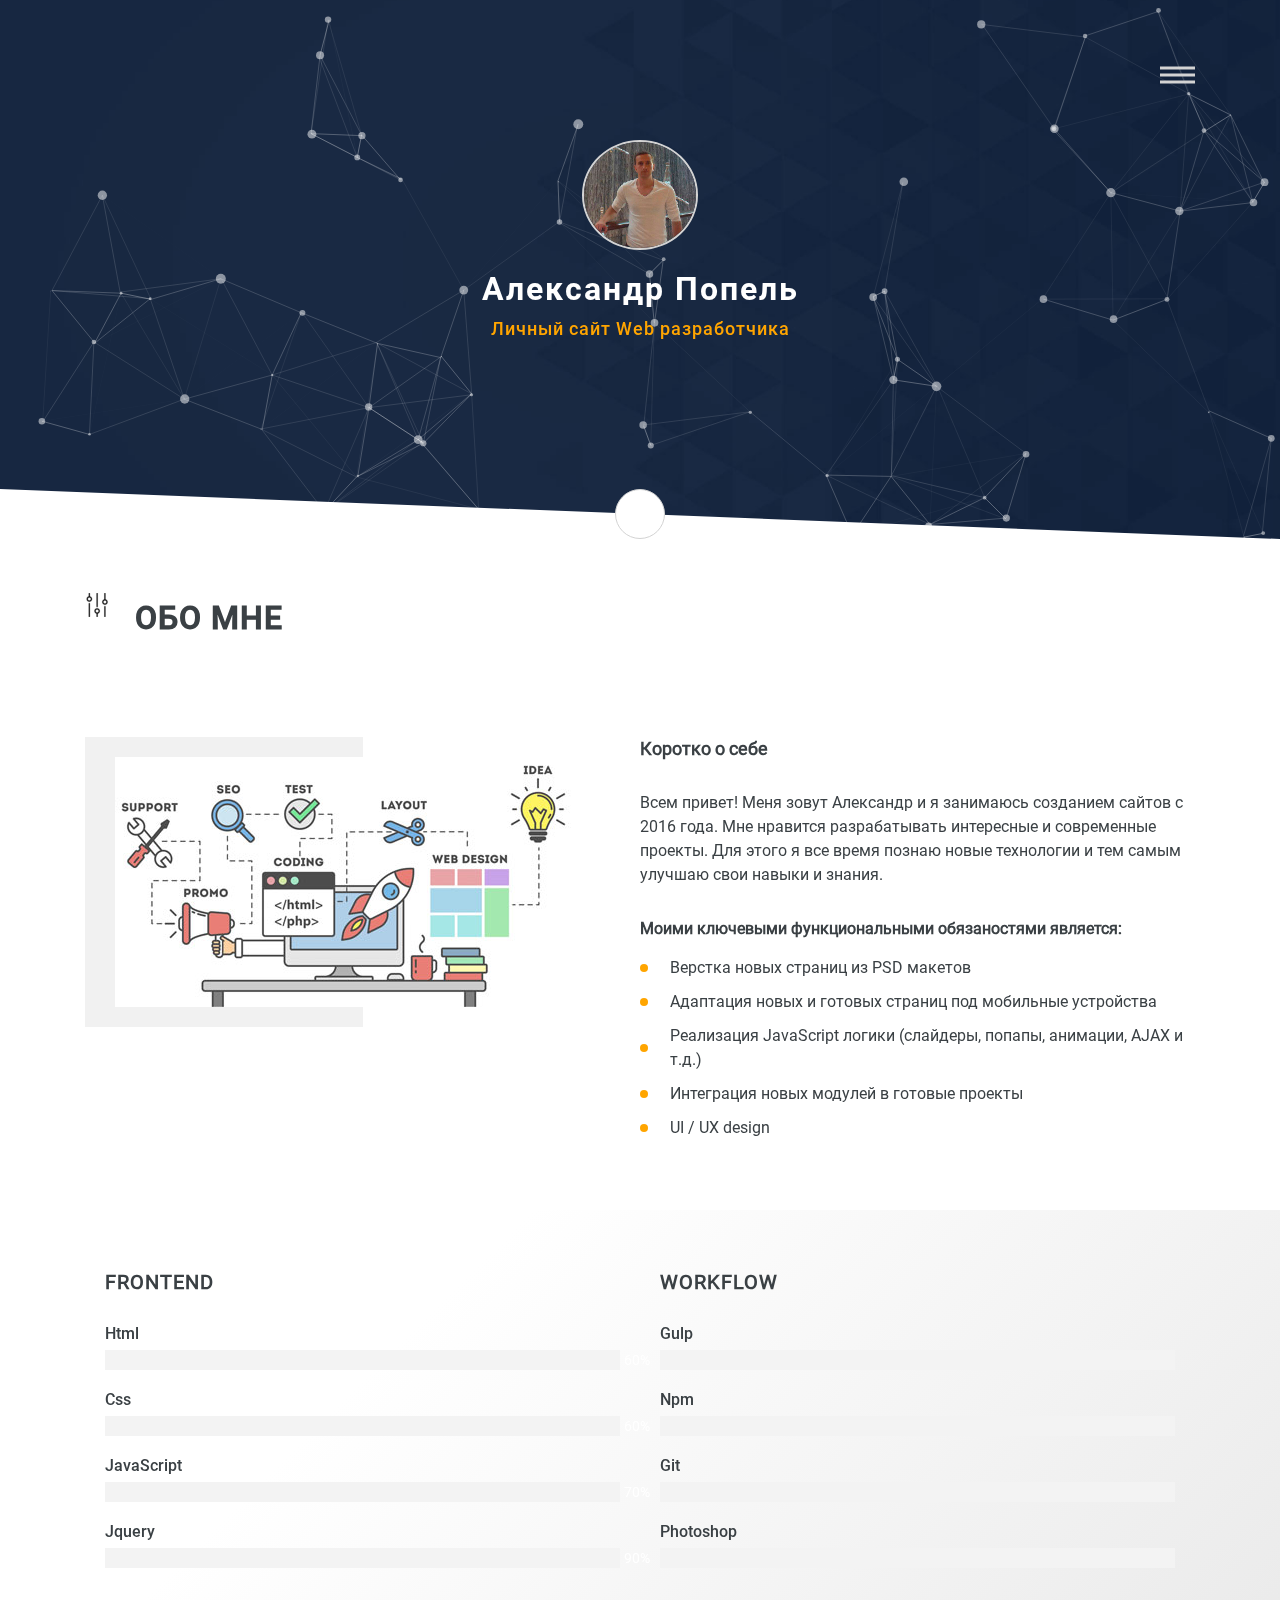
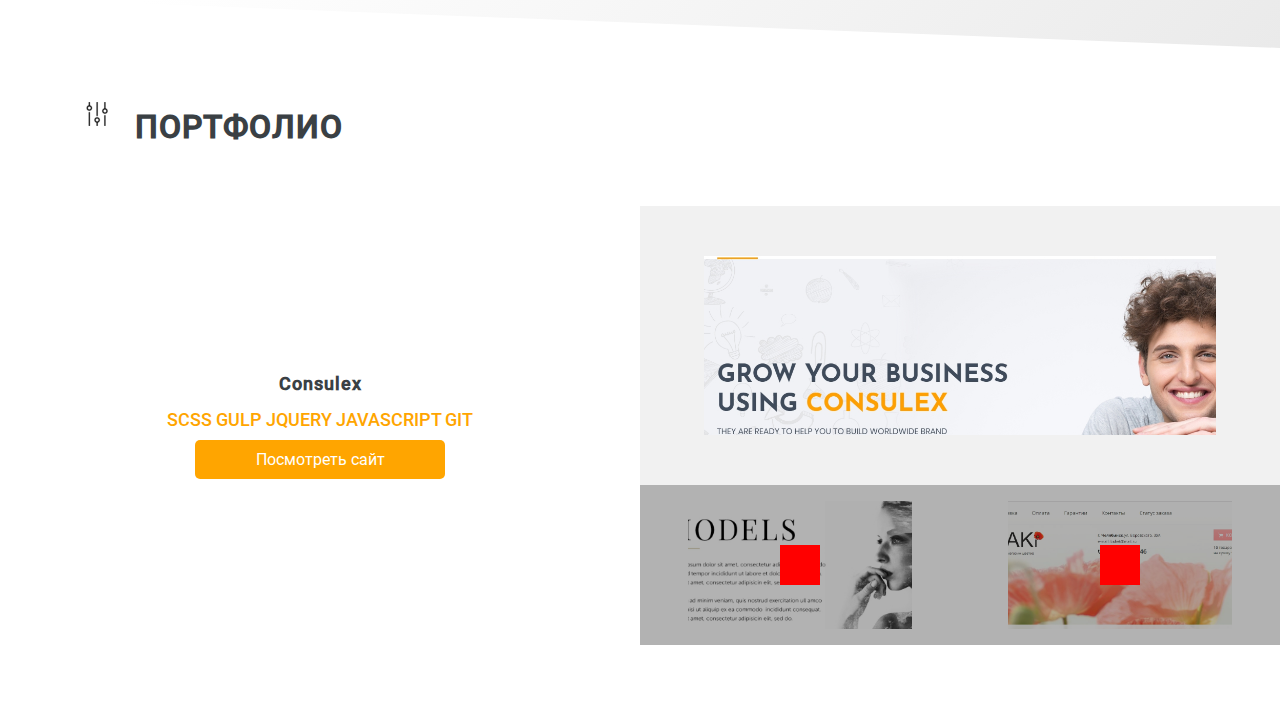
==== index.html @ 2601b7dc "first commit" ====
<!DOCTYPE html>
<html class="no-js">
<head>
  <meta charset="utf-8"/>
  <title>Alex Popel</title>
  <meta name="viewport" content="width=device-width, initial-scale=1.0"/>
  <link rel="stylesheet" href="css/style.css"/>
  <script src="js/ie-detector.js"></script>
  <script src="js/modernizr.js"></script>
  <!--[if lte IE 9]><meta http-equiv="X-UA-Compatible" content="IE=edge"/><![endif]-->

  <!--
    <link rel="shortcut icon" href="favicon.ico"/>
    <meta name="keywords" content=""/>
    <meta name="description" content=""/>
    <meta name="author" content="">
    <meta name="robots" content="index,follow">
    <meta name="copyright" content="">
  -->

</head>

<body>

<div id="page-wrapper" class="page-wrapper">
  
  <div id="page-body" class="page-body">
    <section class="hero">
	<div class="hero__bg-holder">
		<div id="particles-js"></div>
	</div>
	<div class="container">
		<div class="hero__inner">
			<header class="header">
				<div class="header__social">
					<div class="social">
						<ul class="social__list">
							<li class="social__item">
								<a href="" class="social__link">
									<span class="icon icon_vk"></span>
								</a>
							</li>
							<li class="social__item">
								<a href="" class="social__link">
									<span class="icon icon_fb"></span>
								</a>
							</li>
							<li class="social__item">
								<a href="" class="social__link">
									<span class="icon icon_linkedin"></span>
								</a>
							</li>
						</ul>
					</div>
				</div>
				<div class="header__tel"><a href="tel:+380961739351" class="header__tel"></a></div>
				<div class="header__nav">
					<nav class="nav">
						<ul class="nav__list">
							<li class="nav__item">
								<a href="" class="nav__link">Обо мне</a>
							</li>
							<li class="nav__item">
								<a href="" class="nav__link">Мои работы</a>
							</li>
							<li class="nav__item">
								<a href="" class="nav__link">Контакты</a>
							</li>
						</ul>
						<div class="nav__burger">
							<span class="nav__burger-icon"></span>
						</div>
					</nav>
				</div>
			</header>
			<div class="hero__info">
				<div class="personal-info">
					<div class="personal-info__avatar">
						<img src="img/avatar.jpg" alt="" class="personal-info__pic" alt="">
					</div>
					<h1 class="personal-info__title">Александр Попель</h1>
					<p class="personal-info__subtitle">Личный сайт Web разработчика</p>
				</div>
			</div>
		</div>
	</div>
	<div class="hero__triangle">
		<svg class="triangle-svg" version="1.1" xml:space="preserve" viewBox="0 0 100 160" preserveAspectRatio="none">
		    <polygon class="triangle-polygon" points="0,0 100,160 50.1,220 0,220 0,160"></polygon>
		 </svg>
	</div>
	<div class="hero__elem">
		<div class="arrow-down">
			<dspan class="icon icon_arrow-down"></span>
		</div>
	</div>
</section>
<section class="about section">
	<div class="container">
		<div class="section-heading">
			<h2 class="section-title">Обо мне</h2>
			<div class="section-heading__elem">
				<div class="icon icon_dev"><img src="img/settings.png" alt=""></div>
			</div>
		</div>
		<div class="about__inner">
			<div class="about__left">
				<div class="about__info">
					<div class="about__info-pic">
						<img src="img/about-img.jpg" alt="" class="about__info-img">
						<div class="about__info-elem"></div>
					</div>
				</div>
			</div>
			<div class="about__right">
				<div class="about__info-descr">
					<h3 class="about__info-subtitle">Коротко о себе</h3>
					<p class="about__info-descr-text">Всем привет! Меня зовут Александр и я занимаюсь созданием сайтов с 2016 года. Мне нравится разрабатывать интересные и современные проекты. Для этого я все время познаю новые технологии и тем самым улучшаю свои навыки и знания.</p>
					<h4>Моими ключевыми функциональными обязаностями является:</h4>
					<ul class="about__info-descr-list">
						<li class="about__info-descr-item">Верстка новых страниц из PSD макетов</li>
						<li class="about__info-descr-item">Адаптация новых и готовых страниц под мобильные устройства</li>
						<li class="about__info-descr-item">Реализация JavaScript логики (слайдеры, попапы, анимации, AJAX и т.д.)</li>
						<li class="about__info-descr-item">Интеграция новых модулей в готовые проекты</li>
						<li class="about__info-descr-item">UI / UX design</li>
					</ul>
				</div>
			</div>
		</div>
	</div>
	<div class="skills">
		<div class="container">
			<div class="skills__inner">
				<div class="skills__section">
					<h3 class="skills__section-title">Frontend</h3>
					<div class="skills__row">
						<div class="skills__title">Html</div>
						<div class="skills__progress-bar">
							<div class="progress-bar">
								<div class="progress-bar__inner">
									<div class="progress-bar__percentage" data-skills="90">90%</div>
								</div>
							</div>
						</div>
					</div>
					<div class="skills__row">
						<div class="skills__title">Css</div>
						<div class="skills__progress-bar">
							<div class="progress-bar">
								<div class="progress-bar__inner">
									<div class="progress-bar__percentage" data-skills="85">85%</div>
								</div>
							</div>
						</div>
					</div>
					<div class="skills__row">
						<div class="skills__title">JavaScript</div>
						<div class="skills__progress-bar">
							<div class="progress-bar">
								<div class="progress-bar__inner">
									<div class="progress-bar__percentage" data-skills="70">60%</div>
								</div>
							</div>
						</div>
					</div>
					<div class="skills__row">
						<div class="skills__title">Jquery</div>
						<div class="skills__progress-bar">
							<div class="progress-bar">
								<div class="progress-bar__inner">
									<div class="progress-bar__percentage" data-skills="75">75%</div>
								</div>
							</div>
						</div>
					</div>
				</div>
				<div class="skills__section">
					<h3 class="skills__section-title">WorkFlow</h3>
					<div class="skills__row">
						<div class="skills__title">Gulp</div>
						<div class="skills__progress-bar">
							<div class="progress-bar">
								<div class="progress-bar__inner">
									<div class="progress-bar__percentage" data-skills="60">60%</div>
								</div>
							</div>
						</div>
					</div>
					<div class="skills__row">
						<div class="skills__title">Npm</div>
						<div class="skills__progress-bar">
							<div class="progress-bar">
								<div class="progress-bar__inner">
									<div class="progress-bar__percentage" data-skills="60">60%</div>
								</div>
							</div>
						</div>
					</div>
					<div class="skills__row">
						<div class="skills__title">Git</div>
						<div class="skills__progress-bar">
							<div class="progress-bar">
								<div class="progress-bar__inner">
									<div class="progress-bar__percentage" data-skills="70">70%</div>
								</div>
							</div>
						</div>
					</div>
					<div class="skills__row">
						<div class="skills__title">Photoshop</div>
						<div class="skills__progress-bar">
							<div class="progress-bar">
								<div class="progress-bar__inner">
									<div class="progress-bar__percentage" data-skills="90">90%</div>
								</div>
							</div>
						</div>
					</div>
				</div>
			</div>
		</div>
	</div>
	<div class="about__triangle">
		<svg class="triangle-svg" version="1.1" xml:space="preserve" viewBox="0 0 100 160" preserveAspectRatio="none">
		    <polygon class="triangle-polygon" points="0,0 100,160 50.1,220 0,220 0,160"></polygon>
		 </svg>
	</div>
</section>
<section class="works section">
	<div class="container">
		<div class="section-heading">
			<h2 class="section-title">Портфолио</h2>
			<div class="section-heading__elem">
				<div class="icon icon_dev"><img src="img/settings.png" alt=""></div>
			</div>
		</div>
	</div>
	<div class="works__inner">
		<div class="works__info">
			<ul class="works__info-list">
				<li class="works__info-item active">
					<h3 class="works__info-title">Consulex</h3>
					<div class="works__info-about">scss gulp jquery javascript git</div>
					<a href="https://personalj.github.io/consulex/index.html" class="works__info-link" target="blank">Посмотреть сайт</a>
				</li>
				<li class="works__info-item">
					<h3 class="works__info-title">Маки</h3>
					<div class="works__info-about">scss gulp jade jquery javascript git</div>
					<a href="https://personalj.github.io/maki/index.html" class="works__info-link" target="blank">Посмотреть сайт</a>
				</li>
				<li class="works__info-item">
					<h3 class="works__info-title">Burgers</h3>
					<div class="works__info-about">scss gulp jquery git ajax php</div>
					<a href="https://personalj.github.io/burger/index.html" class="works__info-link" target="blank">Посмотреть сайт</a>
				</li>
				<li class="works__info-item">
					<h3 class="works__info-title">Scriptum</h3>
					<div class="works__info-about">scss jade gulp jquery ajax git php</div>
					<a href="https://personalj.github.io/scriptum/index.html" class="works__info-link" target="blank">Посмотреть сайт</a>
				</li>
				<li class="works__info-item">
					<h3 class="works__info-title">Автошина</h3>
					<div class="works__info-about">scss gulp jquery git ajax php design</div>
					<a href="https://personalj.github.io/tyres/index.html" class="works__info-link" target="blank">Посмотреть сайт</a>
				</li>
				<li class="works__info-item">
					<h3 class="works__info-title">Waxom</h3>
					<div class="works__info-about">scss gulp jquery git </div>
					<a href="https://personalj.github.io/waxom/index.html" class="works__info-link" target="blank">Посмотреть сайт</a>
				</li>
				<li class="works__info-item">
					<h3 class="works__info-title">Pastry</h3>
					<div class="works__info-about">scss gulp jquery git </div>
					<a href="https://personalj.github.io/pastry/index.html" class="works__info-link" target="blank">Посмотреть сайт</a>
				</li>
				<li class="works__info-item">
					<h3 class="works__info-title">Мебель</h3>
					<div class="works__info-about">scss gulp pug jquery git </div>
					<a href="https://personalj.github.io/mebel/index.html" class="works__info-link" target="blank">Посмотреть сайт</a>
				</li>
				<li class="works__info-item">
					<h3 class="works__info-title">Soft</h3>
					<div class="works__info-about">scss gulp jquery git </div>
					<a href="https://personalj.github.io/soft/dist/index.html" class="works__info-link" target="blank">Посмотреть сайт</a>
				</li>
				<li class="works__info-item">
					<h3 class="works__info-title">Плодовое</h3>
					<div class="works__info-about">scss gulp jquery git </div>
					<a href="https://personalj.github.io/plodovoe/index.html" class="works__info-link" target="blank">Посмотреть сайт</a>
				</li>
				<li class="works__info-item">
					<h3 class="works__info-title">Webstudio</h3>
					<div class="works__info-about">UI / UX design </div>
					<a href="https://www.dropbox.com/s/cwt972w7qatbk7p/nyu.png?dl=0" class="works__info-link" target="blank">Посмотреть дизайн</a>
				</li>
				<li class="works__info-item">
					<h3 class="works__info-title">Машинная штукатурка</h3>
					<div class="works__info-about">UI / UX design </div>
					<a href="https://www.dropbox.com/s/zavn8cac0v36v3c/shtukaturkafinal.png?dl=0" class="works__info-link" target="blank">Посмотреть дизайн</a>
				</li>
				<li class="works__info-item">
					<h3 class="works__info-title">Model agency</h3>
					<div class="works__info-about">UI / UX design </div>
					<a href="https://www.dropbox.com/sh/9iti6hgc8wpb5wl/AAC7wCapx2vGbV4lqxg1Cf2na?dl=0" class="works__info-link" target="blank">Посмотреть дизайн</a>
				</li>
			</ul>
			
		</div>
		<div class="works__content">
			<div class="works__img">
				<ul class="works__img-list">
					<li class="works__img-item active" style="background-image: url('img/slider/1.jpg')">

					</li>
					<li class="works__img-item" style="background-image: url('img/slider/2.jpg')">

					</li>
					<li class="works__img-item" style="background-image: url('img/slider/3.jpg')">

					</li>
					<li class="works__img-item" style="background-image: url('img/slider/4.jpg')">

					</li>
					<li class="works__img-item" style="background-image: url('img/slider/5.jpg')">

					</li>
					<li class="works__img-item" style="background-image: url('img/slider/6.jpg')">
		
					</li>
					<li class="works__img-item" style="background-image: url('img/slider/7.jpg')">
	
					</li>
					<li class="works__img-item" style="background-image: url('img/slider/8.jpg')">

					</li>
					<li class="works__img-item" style="background-image: url('img/slider/9.jpg')">

					</li>
					<li class="works__img-item" style="background-image: url('img/slider/10.jpg')">

					</li>
					<li class="works__img-item" style="background-image: url('img/slider/11.jpg')">

					</li>
					<li class="works__img-item" style="background-image: url('img/slider/12.jpg')">

					</li>
					<li class="works__img-item" style="background-image: url('img/slider/13.jpg')">

					</li>
				</ul>
			</div>
			<div class="works__controllers">
				<div class="works__controllers-info">
					<ul class="works__controllers-list works__controllers-list_prev">
						<li class="works__controllers-item" style="background-image: url('img/slider/1.jpg')">
						
						</li>
						<li class="works__controllers-item" style="background-image: url('img/slider/2.jpg')">

						</li>
						<li class="works__controllers-item" style="background-image: url('img/slider/3.jpg')">

						</li>
						<li class="works__controllers-item" style="background-image: url('img/slider/4.jpg')">
	
						</li>
						<li class="works__controllers-item" style="background-image: url('img/slider/5.jpg')">

						</li>
						<li class="works__controllers-item" style="background-image: url('img/slider/6.jpg')">

						</li>
						<li class="works__controllers-item" style="background-image: url('img/slider/7.jpg')">

						</li>
						<li class="works__controllers-item" style="background-image: url('img/slider/8.jpg')">

						</li>
						<li class="works__controllers-item" style="background-image: url('img/slider/9.jpg')">

						</li>
						<li class="works__controllers-item" style="background-image: url('img/slider/10.jpg')">

						</li>
						<li class="works__controllers-item" style="background-image: url('img/slider/11.jpg')">

						</li>
						<li class="works__controllers-item" style="background-image: url('img/slider/12.jpg')">

						</li>
						<li class="works__controllers-item active" style="background-image: url('img/slider/13.jpg')">

						</li>
					</ul>
					<a href="#" class="works__controllers-btn btn-prev"></a>
				</div>
				<div class="works__controllers-info">
					<ul class="works__controllers-list works__controllers-list_next">
						<li class="works__controllers-item" style="background-image: url('img/slider/1.jpg')">

						</li>
						<li class="works__controllers-item active" style="background-image: url('img/slider/2.jpg')">

						</li>
						<li class="works__controllers-item" style="background-image: url('img/slider/3.jpg')">

						</li>
						<li class="works__controllers-item" style="background-image: url('img/slider/4.jpg')">
	
						</li>
						<li class="works__controllers-item" style="background-image: url('img/slider/5.jpg')">

						</li>
						<li class="works__controllers-item" style="background-image: url('img/slider/6.jpg')">

						</li>
						<li class="works__controllers-item" style="background-image: url('img/slider/7.jpg')">
	
						</li>
						<li class="works__controllers-item" style="background-image: url('img/slider/8.jpg')">

						</li>
						<li class="works__controllers-item" style="background-image: url('img/slider/9.jpg')">

						</li>
						<li class="works__controllers-item" style="background-image: url('img/slider/10.jpg')">

						</li>
						<li class="works__controllers-item" style="background-image: url('img/slider/11.jpg')">

						</li>
						<li class="works__controllers-item" style="background-image: url('img/slider/12.jpg')">

						</li>
						<li class="works__controllers-item" style="background-image: url('img/slider/13.jpg')">

						</li>
					</ul>
					<a href="#" class="works__controllers-btn btn-next"></a>
				</div>		
			</div>
		</div>
	</div>
</section>
<div class="welcome-overlay"></div>
  </div>

  

</div>


<!-- scripts
___________________________________________________________________________-->

<script src="js/libs.js"></script>
<script src="js/common.js"></script>
<script src="js/particles.min.js"></script>
<script src="js/app.js"></script>
<script src="js/main.js"></script>
<script src="//localhost:35729/livereload.js"></script>

</body>
</html>
---- css/style.css ----
html,body,div,span,applet,object,iframe,h1,h2,h3,h4,h5,h6,p,blockquote,pre,a,abbr,acronym,address,big,cite,code,del,dfn,em,font,img,ins,kbd,q,s,samp,strike,strong,tt,var,b,u,i,center,dl,dt,dd,ol,ul,li,fieldset,form,label,legend{margin:0;padding:0;border:0;outline:0;font-size:100%;vertical-align:baseline;background:transparent}table,caption,tbody,tfoot,thead,tr,th,td{margin:0;padding:0;outline:0;font-size:100%;vertical-align:top}table{border-collapse:collapse;border-spacing:0}blockquote,q{quotes:none}blockquote:before,blockquote:after,q:before,q:after{content:''}input:focus,textarea:focus,a:focus,button:focus,select:focus{outline:0}ins{text-decoration:none}del,s,strike{text-decoration:line-through}html{-ms-text-size-adjust:100%;-webkit-text-size-adjust:100%}article,aside,details,figcaption,figure,footer,header,hgroup,main,nav,section,summary{display:block;margin:0}*{box-sizing:border-box}img{border:none;vertical-align:top;max-width:100%;height:auto}.text-left{text-align:left}.text-right{text-align:right}.text-center{text-align:center}.text-justify{text-align:justify}.text-xs-left{text-align:left}.text-xs-right{text-align:right}.text-xs-center{text-align:center}.text-xs-justify{text-align:justify}@media (min-width: 544px){.text-sm-left{text-align:left}.text-sm-right{text-align:right}.text-sm-center{text-align:center}.text-sm-justify{text-align:justify}}@media (min-width: 768px){.text-md-left{text-align:left}.text-md-right{text-align:right}.text-md-center{text-align:center}.text-md-justify{text-align:justify}}@media (min-width: 992px){.text-lg-left{text-align:left}.text-lg-right{text-align:right}.text-lg-center{text-align:center}.text-lg-justify{text-align:justify}}.clearfix::after{content:"";display:table;clear:both}html{height:100%}.no-flexbox body{min-height:100%;height:100%;display:block !important}.page-wrapper,.footer{max-width:none;min-width:0;width:100%;margin:0 auto}.no-flexbox .page-wrapper,.no-flexbox .footer{width:auto}.page-wrapper{display:-ms-flexbox;display:flex;-ms-flex-direction:column;flex-direction:column;min-height:100vh}.lte-ie-11 .page-wrapper,.lt-ie-11 .page-wrapper{min-height:0}.no-flexbox .page-wrapper{display:block !important;width:auto;min-height:100%;height:auto !important;height:100%}.page-body{-ms-flex:1;flex:1}.page-body.flex-none{-ms-flex:none;flex:none}.container{margin-left:auto;margin-right:auto;padding-left:15px;padding-right:15px}.container::after{content:"";display:table;clear:both}@media (min-width: 544px){.container{max-width:576px}}@media (min-width: 768px){.container{max-width:720px}}@media (min-width: 992px){.container{max-width:940px}}@media (min-width: 1200px){.container{max-width:1140px}}.container-fluid{margin-left:auto;margin-right:auto;padding-left:15px;padding-right:15px}.container-fluid::after{content:"";display:table;clear:both}.row{margin-left:-15px;margin-right:-15px}.row::after{content:"";display:table;clear:both}.col-xs-1,.col-xs-2,.col-xs-3,.col-xs-4,.col-xs-5,.col-xs-6,.col-xs-7,.col-xs-8,.col-xs-9,.col-xs-10,.col-xs-11,.col-xs-12,.col-sm-1,.col-sm-2,.col-sm-3,.col-sm-4,.col-sm-5,.col-sm-6,.col-sm-7,.col-sm-8,.col-sm-9,.col-sm-10,.col-sm-11,.col-sm-12,.col-md-1,.col-md-2,.col-md-3,.col-md-4,.col-md-5,.col-md-6,.col-md-7,.col-md-8,.col-md-9,.col-md-10,.col-md-11,.col-md-12,.col-lg-1,.col-lg-2,.col-lg-3,.col-lg-4,.col-lg-5,.col-lg-6,.col-lg-7,.col-lg-8,.col-lg-9,.col-lg-10,.col-lg-11,.col-lg-12,.col-xl-1,.col-xl-2,.col-xl-3,.col-xl-4,.col-xl-5,.col-xl-6,.col-xl-7,.col-xl-8,.col-xl-9,.col-xl-10,.col-xl-11,.col-xl-12{position:relative;min-height:1px;padding-left:15px;padding-right:15px}.col-xs-1,.col-xs-2,.col-xs-3,.col-xs-4,.col-xs-5,.col-xs-6,.col-xs-7,.col-xs-8,.col-xs-9,.col-xs-10,.col-xs-11,.col-xs-12{float:left}.col-xs-1{width:8.33333%}.col-xs-2{width:16.66667%}.col-xs-3{width:25%}.col-xs-4{width:33.33333%}.col-xs-5{width:41.66667%}.col-xs-6{width:50%}.col-xs-7{width:58.33333%}.col-xs-8{width:66.66667%}.col-xs-9{width:75%}.col-xs-10{width:83.33333%}.col-xs-11{width:91.66667%}.col-xs-12{width:100%}.col-xs-pull-0{right:auto}.col-xs-pull-1{right:8.33333%}.col-xs-pull-2{right:16.66667%}.col-xs-pull-3{right:25%}.col-xs-pull-4{right:33.33333%}.col-xs-pull-5{right:41.66667%}.col-xs-pull-6{right:50%}.col-xs-pull-7{right:58.33333%}.col-xs-pull-8{right:66.66667%}.col-xs-pull-9{right:75%}.col-xs-pull-10{right:83.33333%}.col-xs-pull-11{right:91.66667%}.col-xs-pull-12{right:100%}.col-xs-push-0{left:auto}.col-xs-push-1{left:8.33333%}.col-xs-push-2{left:16.66667%}.col-xs-push-3{left:25%}.col-xs-push-4{left:33.33333%}.col-xs-push-5{left:41.66667%}.col-xs-push-6{left:50%}.col-xs-push-7{left:58.33333%}.col-xs-push-8{left:66.66667%}.col-xs-push-9{left:75%}.col-xs-push-10{left:83.33333%}.col-xs-push-11{left:91.66667%}.col-xs-push-12{left:100%}.col-xs-offset-0{margin-left:0%}.col-xs-offset-1{margin-left:8.33333%}.col-xs-offset-2{margin-left:16.66667%}.col-xs-offset-3{margin-left:25%}.col-xs-offset-4{margin-left:33.33333%}.col-xs-offset-5{margin-left:41.66667%}.col-xs-offset-6{margin-left:50%}.col-xs-offset-7{margin-left:58.33333%}.col-xs-offset-8{margin-left:66.66667%}.col-xs-offset-9{margin-left:75%}.col-xs-offset-10{margin-left:83.33333%}.col-xs-offset-11{margin-left:91.66667%}.col-xs-offset-12{margin-left:100%}@media (min-width: 544px){.col-sm-1,.col-sm-2,.col-sm-3,.col-sm-4,.col-sm-5,.col-sm-6,.col-sm-7,.col-sm-8,.col-sm-9,.col-sm-10,.col-sm-11,.col-sm-12{float:left}.col-sm-1{width:8.33333%}.col-sm-2{width:16.66667%}.col-sm-3{width:25%}.col-sm-4{width:33.33333%}.col-sm-5{width:41.66667%}.col-sm-6{width:50%}.col-sm-7{width:58.33333%}.col-sm-8{width:66.66667%}.col-sm-9{width:75%}.col-sm-10{width:83.33333%}.col-sm-11{width:91.66667%}.col-sm-12{width:100%}.col-sm-pull-0{right:auto}.col-sm-pull-1{right:8.33333%}.col-sm-pull-2{right:16.66667%}.col-sm-pull-3{right:25%}.col-sm-pull-4{right:33.33333%}.col-sm-pull-5{right:41.66667%}.col-sm-pull-6{right:50%}.col-sm-pull-7{right:58.33333%}.col-sm-pull-8{right:66.66667%}.col-sm-pull-9{right:75%}.col-sm-pull-10{right:83.33333%}.col-sm-pull-11{right:91.66667%}.col-sm-pull-12{right:100%}.col-sm-push-0{left:auto}.col-sm-push-1{left:8.33333%}.col-sm-push-2{left:16.66667%}.col-sm-push-3{left:25%}.col-sm-push-4{left:33.33333%}.col-sm-push-5{left:41.66667%}.col-sm-push-6{left:50%}.col-sm-push-7{left:58.33333%}.col-sm-push-8{left:66.66667%}.col-sm-push-9{left:75%}.col-sm-push-10{left:83.33333%}.col-sm-push-11{left:91.66667%}.col-sm-push-12{left:100%}.col-sm-offset-0{margin-left:0%}.col-sm-offset-1{margin-left:8.33333%}.col-sm-offset-2{margin-left:16.66667%}.col-sm-offset-3{margin-left:25%}.col-sm-offset-4{margin-left:33.33333%}.col-sm-offset-5{margin-left:41.66667%}.col-sm-offset-6{margin-left:50%}.col-sm-offset-7{margin-left:58.33333%}.col-sm-offset-8{margin-left:66.66667%}.col-sm-offset-9{margin-left:75%}.col-sm-offset-10{margin-left:83.33333%}.col-sm-offset-11{margin-left:91.66667%}.col-sm-offset-12{margin-left:100%}}@media (min-width: 768px){.col-md-1,.col-md-2,.col-md-3,.col-md-4,.col-md-5,.col-md-6,.col-md-7,.col-md-8,.col-md-9,.col-md-10,.col-md-11,.col-md-12{float:left}.col-md-1{width:8.33333%}.col-md-2{width:16.66667%}.col-md-3{width:25%}.col-md-4{width:33.33333%}.col-md-5{width:41.66667%}.col-md-6{width:50%}.col-md-7{width:58.33333%}.col-md-8{width:66.66667%}.col-md-9{width:75%}.col-md-10{width:83.33333%}.col-md-11{width:91.66667%}.col-md-12{width:100%}.col-md-pull-0{right:auto}.col-md-pull-1{right:8.33333%}.col-md-pull-2{right:16.66667%}.col-md-pull-3{right:25%}.col-md-pull-4{right:33.33333%}.col-md-pull-5{right:41.66667%}.col-md-pull-6{right:50%}.col-md-pull-7{right:58.33333%}.col-md-pull-8{right:66.66667%}.col-md-pull-9{right:75%}.col-md-pull-10{right:83.33333%}.col-md-pull-11{right:91.66667%}.col-md-pull-12{right:100%}.col-md-push-0{left:auto}.col-md-push-1{left:8.33333%}.col-md-push-2{left:16.66667%}.col-md-push-3{left:25%}.col-md-push-4{left:33.33333%}.col-md-push-5{left:41.66667%}.col-md-push-6{left:50%}.col-md-push-7{left:58.33333%}.col-md-push-8{left:66.66667%}.col-md-push-9{left:75%}.col-md-push-10{left:83.33333%}.col-md-push-11{left:91.66667%}.col-md-push-12{left:100%}.col-md-offset-0{margin-left:0%}.col-md-offset-1{margin-left:8.33333%}.col-md-offset-2{margin-left:16.66667%}.col-md-offset-3{margin-left:25%}.col-md-offset-4{margin-left:33.33333%}.col-md-offset-5{margin-left:41.66667%}.col-md-offset-6{margin-left:50%}.col-md-offset-7{margin-left:58.33333%}.col-md-offset-8{margin-left:66.66667%}.col-md-offset-9{margin-left:75%}.col-md-offset-10{margin-left:83.33333%}.col-md-offset-11{margin-left:91.66667%}.col-md-offset-12{margin-left:100%}}@media (min-width: 992px){.col-lg-1,.col-lg-2,.col-lg-3,.col-lg-4,.col-lg-5,.col-lg-6,.col-lg-7,.col-lg-8,.col-lg-9,.col-lg-10,.col-lg-11,.col-lg-12{float:left}.col-lg-1{width:8.33333%}.col-lg-2{width:16.66667%}.col-lg-3{width:25%}.col-lg-4{width:33.33333%}.col-lg-5{width:41.66667%}.col-lg-6{width:50%}.col-lg-7{width:58.33333%}.col-lg-8{width:66.66667%}.col-lg-9{width:75%}.col-lg-10{width:83.33333%}.col-lg-11{width:91.66667%}.col-lg-12{width:100%}.col-lg-pull-0{right:auto}.col-lg-pull-1{right:8.33333%}.col-lg-pull-2{right:16.66667%}.col-lg-pull-3{right:25%}.col-lg-pull-4{right:33.33333%}.col-lg-pull-5{right:41.66667%}.col-lg-pull-6{right:50%}.col-lg-pull-7{right:58.33333%}.col-lg-pull-8{right:66.66667%}.col-lg-pull-9{right:75%}.col-lg-pull-10{right:83.33333%}.col-lg-pull-11{right:91.66667%}.col-lg-pull-12{right:100%}.col-lg-push-0{left:auto}.col-lg-push-1{left:8.33333%}.col-lg-push-2{left:16.66667%}.col-lg-push-3{left:25%}.col-lg-push-4{left:33.33333%}.col-lg-push-5{left:41.66667%}.col-lg-push-6{left:50%}.col-lg-push-7{left:58.33333%}.col-lg-push-8{left:66.66667%}.col-lg-push-9{left:75%}.col-lg-push-10{left:83.33333%}.col-lg-push-11{left:91.66667%}.col-lg-push-12{left:100%}.col-lg-offset-0{margin-left:0%}.col-lg-offset-1{margin-left:8.33333%}.col-lg-offset-2{margin-left:16.66667%}.col-lg-offset-3{margin-left:25%}.col-lg-offset-4{margin-left:33.33333%}.col-lg-offset-5{margin-left:41.66667%}.col-lg-offset-6{margin-left:50%}.col-lg-offset-7{margin-left:58.33333%}.col-lg-offset-8{margin-left:66.66667%}.col-lg-offset-9{margin-left:75%}.col-lg-offset-10{margin-left:83.33333%}.col-lg-offset-11{margin-left:91.66667%}.col-lg-offset-12{margin-left:100%}}@media (min-width: 1200px){.col-xl-1,.col-xl-2,.col-xl-3,.col-xl-4,.col-xl-5,.col-xl-6,.col-xl-7,.col-xl-8,.col-xl-9,.col-xl-10,.col-xl-11,.col-xl-12{float:left}.col-xl-1{width:8.33333%}.col-xl-2{width:16.66667%}.col-xl-3{width:25%}.col-xl-4{width:33.33333%}.col-xl-5{width:41.66667%}.col-xl-6{width:50%}.col-xl-7{width:58.33333%}.col-xl-8{width:66.66667%}.col-xl-9{width:75%}.col-xl-10{width:83.33333%}.col-xl-11{width:91.66667%}.col-xl-12{width:100%}.col-xl-pull-0{right:auto}.col-xl-pull-1{right:8.33333%}.col-xl-pull-2{right:16.66667%}.col-xl-pull-3{right:25%}.col-xl-pull-4{right:33.33333%}.col-xl-pull-5{right:41.66667%}.col-xl-pull-6{right:50%}.col-xl-pull-7{right:58.33333%}.col-xl-pull-8{right:66.66667%}.col-xl-pull-9{right:75%}.col-xl-pull-10{right:83.33333%}.col-xl-pull-11{right:91.66667%}.col-xl-pull-12{right:100%}.col-xl-push-0{left:auto}.col-xl-push-1{left:8.33333%}.col-xl-push-2{left:16.66667%}.col-xl-push-3{left:25%}.col-xl-push-4{left:33.33333%}.col-xl-push-5{left:41.66667%}.col-xl-push-6{left:50%}.col-xl-push-7{left:58.33333%}.col-xl-push-8{left:66.66667%}.col-xl-push-9{left:75%}.col-xl-push-10{left:83.33333%}.col-xl-push-11{left:91.66667%}.col-xl-push-12{left:100%}.col-xl-offset-0{margin-left:0%}.col-xl-offset-1{margin-left:8.33333%}.col-xl-offset-2{margin-left:16.66667%}.col-xl-offset-3{margin-left:25%}.col-xl-offset-4{margin-left:33.33333%}.col-xl-offset-5{margin-left:41.66667%}.col-xl-offset-6{margin-left:50%}.col-xl-offset-7{margin-left:58.33333%}.col-xl-offset-8{margin-left:66.66667%}.col-xl-offset-9{margin-left:75%}.col-xl-offset-10{margin-left:83.33333%}.col-xl-offset-11{margin-left:91.66667%}.col-xl-offset-12{margin-left:100%}}@font-face{font-family:'Roboto-Regular';src:url("fonts/Roboto-Regular.eot?#iefix") format("embedded-opentype"),url("fonts/Roboto-Regular.woff") format("woff"),url("fonts/Roboto-Regular.ttf") format("truetype"),url("fonts/Roboto-Regular.svg#Roboto-Regular") format("svg");font-weight:normal;font-style:normal}@font-face{font-family:'Roboto-Medium';src:url("fonts/Roboto-Medium.eot?#iefix") format("embedded-opentype"),url("fonts/Roboto-Medium.woff") format("woff"),url("fonts/Roboto-Medium.ttf") format("truetype"),url("fonts/Roboto-Medium.svg#Roboto-Medium") format("svg");font-weight:normal;font-style:normal}@font-face{font-family:'Roboto-Bold';src:url("fonts/Roboto-Bold.eot?#iefix") format("embedded-opentype"),url("fonts/Roboto-Bold.woff") format("woff"),url("fonts/Roboto-Bold.ttf") format("truetype"),url("fonts/Roboto-Bold.svg#Roboto-Bold") format("svg");font-weight:normal;font-style:normal}@font-face{font-family:'Roboto-Black';src:url("fonts/Roboto-Black.eot?#iefix") format("embedded-opentype"),url("fonts/Roboto-Black.woff") format("woff"),url("fonts/Roboto-Black.ttf") format("truetype"),url("fonts/Roboto-Black.svg#Roboto-Black") format("svg");font-weight:normal;font-style:normal}li{list-style-type:none}a{text-decoration:none}.hidden{display:none}.welcome-overlay{position:fixed;width:100%;height:100%;top:0;left:0;background:#f1f1f1;z-index:100;transition:1.5s}.welcome-overlay.animated{width:0;opacity:0}@keyframes floating{from{transform:translate(0, 0px)}50%{transform:translate(5px, 10px)}to{transform:translate(0, 0px)}}body{font-family:'Roboto-Regular';color:#3a4044}.section-heading{position:relative}.section-title{font-size:2rem;font-family:'Roboto-Medium';text-transform:uppercase;color:#3a4044;letter-spacing:1px;margin-left:50px}.section-heading__elem{position:absolute;bottom:20px}.hero{padding:60px 0 200px;position:relative}.hero__bg-holder{position:absolute;width:100%;height:100%;top:0;left:0}.hero__inner{position:relative;z-index:1}.hero__info{margin-top:50px;text-align:center;position:relative}.hero__triangle{position:absolute;left:0;bottom:0;width:100%;height:50px}.hero__elem{position:absolute;left:50%;bottom:0;-ms-transform:translateX(-50%);transform:translateX(-50%)}.hero__elem .arrow-down{width:50px;height:50px;border-radius:50%;background:#ffffff;border:1px solid #d3d3d3}.triangle-svg{width:100%;height:100%;fill:#ffffff}.triangle-polygon{width:100%;height:100%;fill:#ffffff}#particles-js{width:100%;height:100%;background-color:#0d1d38;background-image:url("../img/hero_bg1.jpg");background-size:cover;background-position:50% 50%;background-repeat:no-repeat}.header{display:-ms-flexbox;display:flex;-ms-flex-flow:row wrap;flex-flow:row wrap;-ms-flex-align:center;align-items:center}.header__nav{margin-left:auto}.header__nav .nav{display:-ms-flexbox;display:flex;-ms-flex-flow:row wrap;flex-flow:row wrap;-ms-flex-align:center;align-items:center}.social__list{display:-ms-flexbox;display:flex;-ms-flex-flow:row wrap;flex-flow:row wrap;-ms-flex-align:center;align-items:center}.social__item{margin-right:20px}.social__link{display:inline-block}.nav__list{display:-ms-flexbox;display:flex;-ms-flex-flow:row wrap;flex-flow:row wrap;display:none}.nav__item{margin-left:30px;position:relative}.nav__item:first-child{margin-left:0}.nav__item:after{content:'';position:absolute;width:0;height:2px;bottom:-4px;left:0;background:orange;transition:.3s}.nav__link{color:#ffffff;font-size:1.125rem;transition:.3s}.nav__item:hover:after{width:100%}.personal-info__title{color:#ffffff;font-family:'Roboto-Bold';font-size:2rem;letter-spacing:2px;margin-bottom:10px}.personal-info__subtitle{color:orange;font-family:'Roboto-Medium';font-size:1.125rem;letter-spacing:1px}.personal-info__pic{border-radius:50%;max-height:110px;border:2px solid #d3d3d3;margin-bottom:20px}.nav__burger{cursor:pointer;height:30px;width:35px;position:relative;margin-left:50px}.nav__burger-icon{position:absolute;top:50%;-ms-transform:translateY(-50%);transform:translateY(-50%);width:100%;height:3px;background:#d3d3d3}.nav__burger-icon:before{content:'';position:absolute;width:100%;height:3px;background:#d3d3d3;right:0;transition:.3s;top:-7px}.nav__burger-icon:after{content:'';position:absolute;width:100%;height:3px;background:#d3d3d3;right:0;transition:.3s;bottom:-7px}.about{padding-top:60px;position:relative}.about__inner{display:-ms-flexbox;display:flex;-ms-flex-flow:row wrap;flex-flow:row wrap;padding-bottom:60px}.about__left,.about__right{width:50%}.about .section-title{margin-bottom:100px}.about__info-pic{position:relative;padding:20px 30px}.about__info-elem{content:'';position:absolute;width:50%;top:0;left:0;height:100%;z-index:-1;background:#f1f1f1}.about__info-descr{line-height:1.5rem}.about__info-descr-text{margin-bottom:30px}.about__info-descr-list{margin-top:15px}.about__info-descr-item{margin:10px 0;position:relative;padding-left:30px}.about__info-descr-item:before{content:'';position:absolute;width:8px;height:8px;top:50%;left:0;margin-top:-4px;border-radius:50%;background:orange}.about__info-subtitle{font-size:1.125rem;margin-bottom:30px}.about__triangle{position:absolute;left:0;bottom:0;width:100%;height:50px}.skills{background:#ffffff;background:linear-gradient(135deg, #fff 31%, #eaeaea 100%);filter:progid:DXImageTransform.Microsoft.gradient( startColorstr='#ffffff', endColorstr='#eaeaea',GradientType=1 );padding:60px 0}.skills__inner{display:-ms-flexbox;display:flex;-ms-flex-flow:row wrap;flex-flow:row wrap}.skills__section{width:50%;padding-left:20px;padding-right:20px}.skills__section-title{font-size:1.25rem;text-transform:uppercase;margin-bottom:30px;letter-spacing:1px}.skills__row{margin-bottom:20px}.skills__title{margin-bottom:7px;font-family:'Roboto-Medium'}.progress-bar{height:20px;background:#f3f3f3;position:relative}.progress-bar__inner{position:absolute;height:100%;background:orange;top:0;left:0;bottom:0;width:0;transition:3s}.progress-bar__inner .progress-bar__percentage{font-size:.875rem;color:#ffffff;position:absolute;top:50%;-ms-transform:translateY(-50%);transform:translateY(-50%);right:10px}.works{padding:60px 0}.works__inner{margin-top:60px;display:-ms-flexbox;display:flex;-ms-flex-flow:row wrap;flex-flow:row wrap}.works__info,.works__content{width:50%}.works__info-item{text-align:center;display:none;transition:.3s;overflow:hidden}.works__info-item.active{height:auto;display:block}.works__info-list{display:-ms-flexbox;display:flex;-ms-flex-flow:row wrap;flex-flow:row wrap;-ms-flex-align:center;align-items:center;-ms-flex-pack:center;justify-content:center;height:100%}.works__info-title{margin-bottom:15px;letter-spacing:1px;font-size:1.125rem;font-family:'Roboto-Medium'}.works__info-about{color:orange;margin-bottom:10px;text-transform:uppercase;font-family:'Roboto-Medium';font-size:1.125rem}.works__info-link{padding:10px 20px;color:#ffffff;background:orange;border-radius:5px;transition:.3s;-ms-transform:scale(1);transform:scale(1);display:block;max-width:250px;margin:0 auto}.works__info-link:hover{-ms-transform:scale(0.9);transform:scale(0.9)}.works__img{background:#f1f1f1}.works__img-list{display:-ms-flexbox;display:flex;-ms-flex-flow:row wrap;flex-flow:row wrap;-ms-flex-align:center;align-items:center;-ms-flex-pack:center;justify-content:center;height:100%;padding:50px 0}.works__img-item{-ms-transform:scale(0.8);transform:scale(0.8);transition:.6s;width:80%;position:relative;overflow:hidden;opacity:0;background-size:cover;background-position:50% 50%;background-repeat:no-repeat}.works__img-item.active{-ms-transform:scale(1);transform:scale(1);opacity:1;transition:.3s;height:auto}.works__img-item.active:before{content:'';display:block;width:100%;padding-top:35%}.works__controllers{display:-ms-flexbox;display:flex;-ms-flex-flow:row wrap;flex-flow:row wrap}.works__controllers-info{width:50%;height:160px;position:relative}.works__controllers-list{overflow:hidden;height:100%;position:relative}.works__controllers-list:before{content:'';position:absolute;width:100%;height:100%;top:0;left:0;background-color:rgba(0,0,0,0.3);color:rgba(0,0,0,0.3);z-index:1}.works__controllers-btn{position:absolute;top:50%;left:50%;-ms-transform:translate(-50%, -50%);transform:translate(-50%, -50%);width:40px;height:40px;background:red;z-index:2}.works__controllers-item{width:70%;height:80%}.works__controllers-list_next .works__controllers-item{position:absolute;top:100%;left:50%;-ms-transform:translateX(-50%);transform:translateX(-50%);background-size:cover;background-position:50% 50%;background-repeat:no-repeat}.works__controllers-list_next .works__controllers-item.active{top:50%;-ms-transform:translate(-50%, -50%);transform:translate(-50%, -50%);transition:.4s}.works__controllers-list_next .works__controllers-item.active:before{content:'';display:block;width:100%;padding-top:60%}.btn-disabled{z-index:0}.works__controllers-list_prev .works__controllers-item{position:absolute;top:-100%;left:50%;-ms-transform:translateX(-50%);transform:translateX(-50%);background-size:cover;background-position:50% 50%;background-repeat:no-repeat}.works__controllers-list_prev .works__controllers-item.active{top:50%;-ms-transform:translate(-50%, -50%);transform:translate(-50%, -50%);background-size:cover;transition:.4s}.works__controllers-list_prev .works__controllers-item.active:before{content:'';display:block;width:100%;padding-top:60%}@media all and (max-width: 768px){.about__left,.about__right,.skills__section{width:100%;margin-top:40px}.skills__section{padding:0}.works__info,.works__content{width:100%;margin:40px 15px;height:100%}.works__controllers-info{height:100px}}

/*# sourceMappingURL=style.css.map */
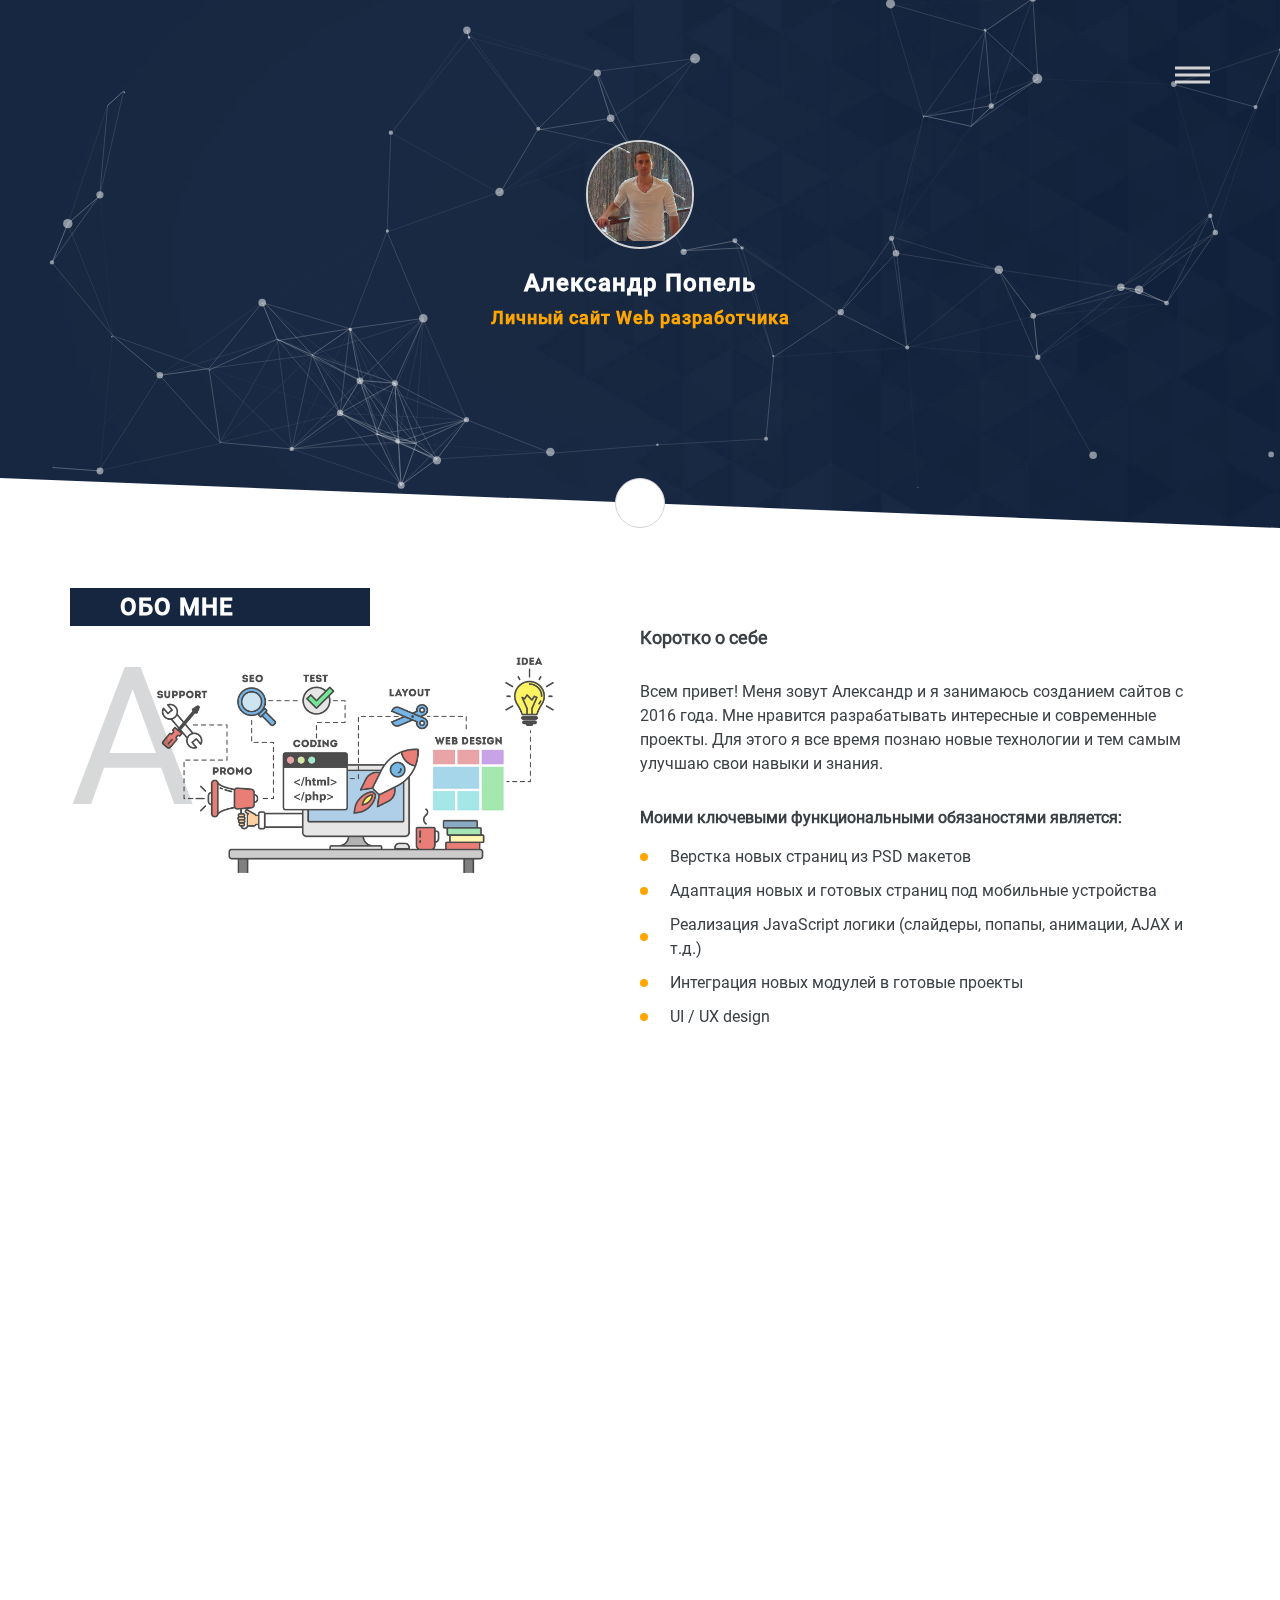
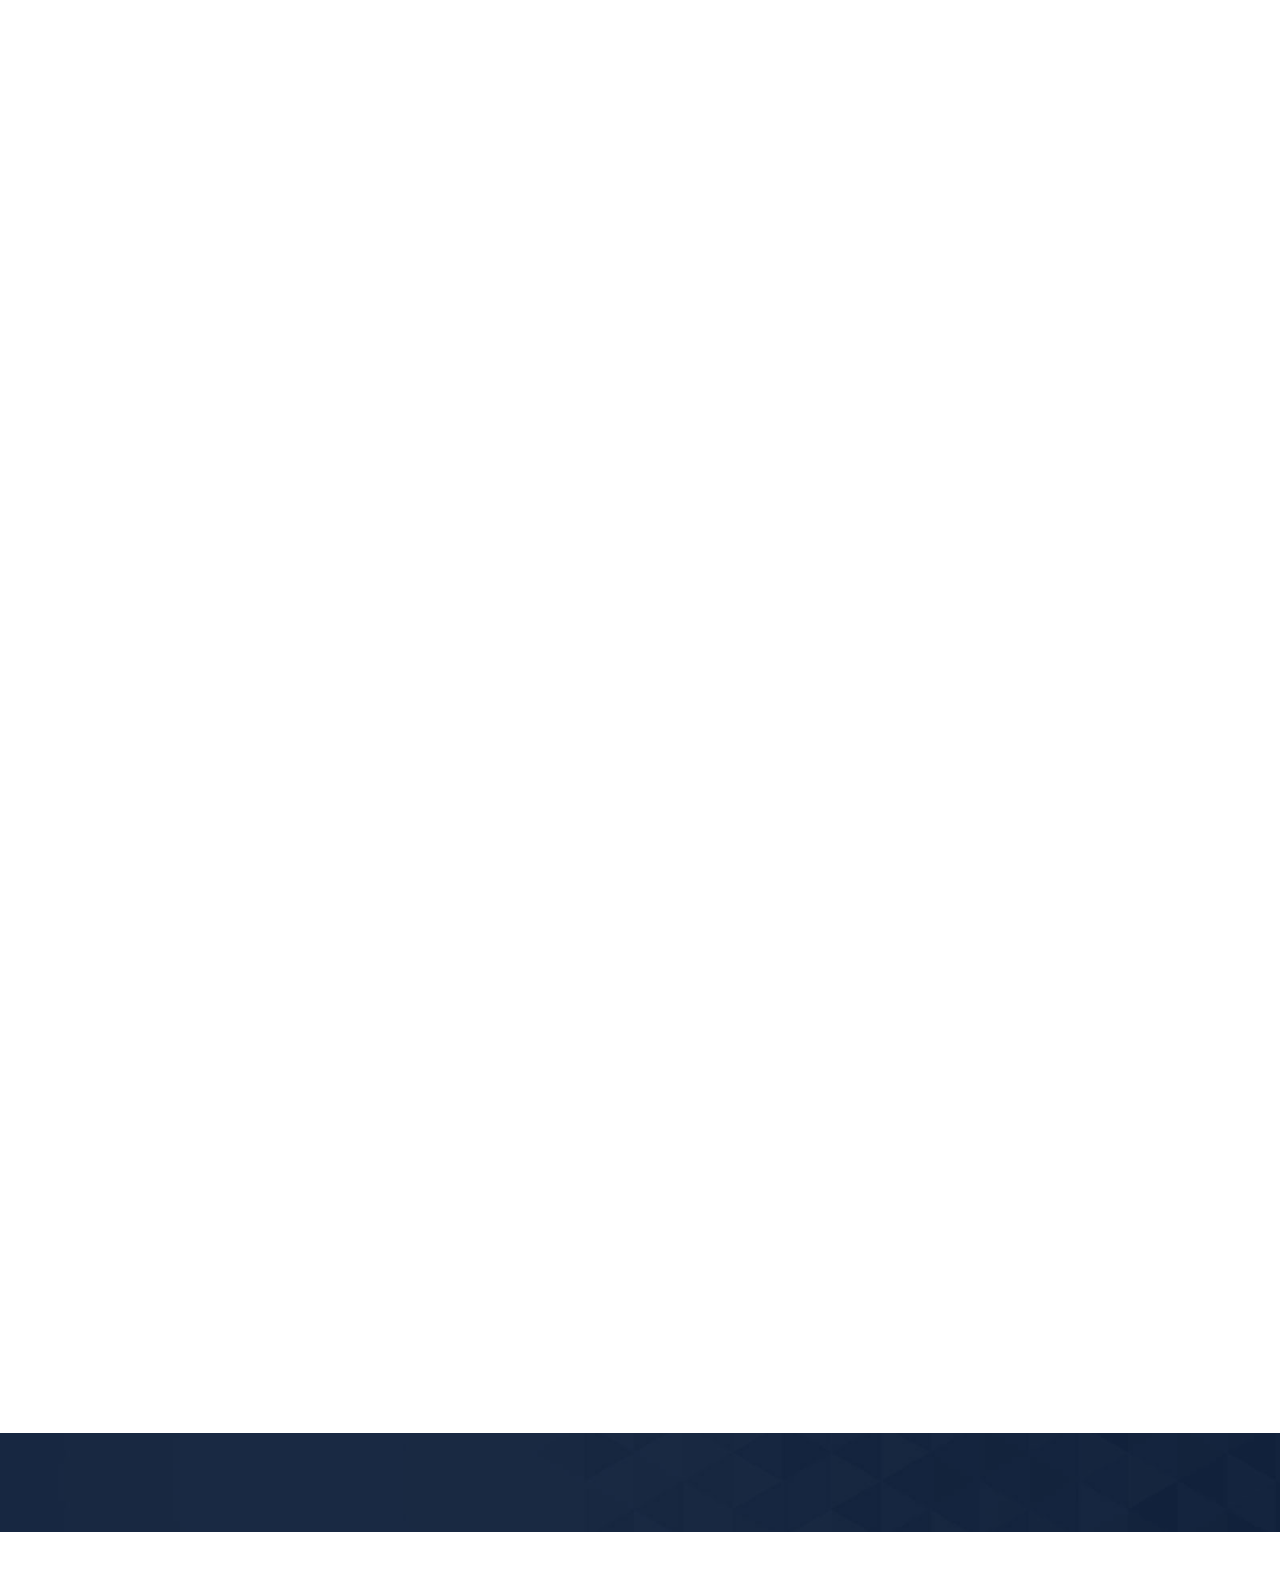
==== commit 139dbd6b: "n" ====
--- a/index.html
+++ b/index.html
@@ -1,22 +1,23 @@
 <!DOCTYPE html>
-<html class="no-js">
+<html class="no-js" lang="ru">
 <head>
   <meta charset="utf-8"/>
   <title>Alex Popel</title>
   <meta name="viewport" content="width=device-width, initial-scale=1.0"/>
   <link rel="stylesheet" href="css/style.css"/>
+  <link rel="stylesheet" href="https://use.fontawesome.com/releases/v5.2.0/css/all.css" integrity="sha384-hWVjflwFxL6sNzntih27bfxkr27PmbbK/iSvJ+a4+0owXq79v+lsFkW54bOGbiDQ" crossorigin="anonymous">
   <script src="js/ie-detector.js"></script>
   <script src="js/modernizr.js"></script>
   <!--[if lte IE 9]><meta http-equiv="X-UA-Compatible" content="IE=edge"/><![endif]-->
 
-  <!--
+  
     <link rel="shortcut icon" href="favicon.ico"/>
     <meta name="keywords" content=""/>
     <meta name="description" content=""/>
     <meta name="author" content="">
     <meta name="robots" content="index,follow">
     <meta name="copyright" content="">
-  -->
+  
 
 </head>
 
@@ -25,7 +26,7 @@
 <div id="page-wrapper" class="page-wrapper">
   
   <div id="page-body" class="page-body">
-    <section class="hero">
+    <div class="hero">
 	<div class="hero__bg-holder">
 		<div id="particles-js"></div>
 	</div>
@@ -36,38 +37,40 @@
 					<div class="social">
 						<ul class="social__list">
 							<li class="social__item">
-								<a href="" class="social__link">
-									<span class="icon icon_vk"></span>
+								<a href="https://vk.com/a.popel" class="social__link" target="blank">
+									<i class="fab fa-vk"></i>
 								</a>
 							</li>
 							<li class="social__item">
-								<a href="" class="social__link">
-									<span class="icon icon_fb"></span>
+								<a href="https://www.facebook.com/profile.php?id=100004266346873&ref=bookmarks" class="social__link" target="blank">
+									<i class="fab fa-facebook-f"></i>
 								</a>
 							</li>
 							<li class="social__item">
-								<a href="" class="social__link">
-									<span class="icon icon_linkedin"></span>
+								<a href="#" class="social__link" target="blank">
+									<span class="fab fa-linkedin-in"></span>
 								</a>
 							</li>
 						</ul>
 					</div>
 				</div>
-				<div class="header__tel"><a href="tel:+380961739351" class="header__tel"></a></div>
+				<div class="header__tel"><a href="tel:+380961739351" class="header__tel">
+					<i class="fas fa-phone-volume"></i>
+				</a></div>
 				<div class="header__nav">
 					<nav class="nav">
-						<ul class="nav__list">
+						<ul class="nav__list" data-target="navigation">
 							<li class="nav__item">
-								<a href="" class="nav__link">Обо мне</a>
+								<a href="about" class="nav__link">Обо мне</a>
 							</li>
 							<li class="nav__item">
-								<a href="" class="nav__link">Мои работы</a>
+								<a href="work" class="nav__link">Мои работы</a>
 							</li>
 							<li class="nav__item">
-								<a href="" class="nav__link">Контакты</a>
+								<a href="contacts" class="nav__link">Контакты</a>
 							</li>
 						</ul>
-						<div class="nav__burger">
+						<div class="nav__burger" data-opener="navigation">
 							<span class="nav__burger-icon"></span>
 						</div>
 					</nav>
@@ -76,10 +79,10 @@
 			<div class="hero__info">
 				<div class="personal-info">
 					<div class="personal-info__avatar">
-						<img src="img/avatar.jpg" alt="" class="personal-info__pic" alt="">
+						<img src="img/avatar.jpg" alt="" class="personal-info__pic" >
 					</div>
 					<h1 class="personal-info__title">Александр Попель</h1>
-					<p class="personal-info__subtitle">Личный сайт Web разработчика</p>
+					<h2 class="personal-info__subtitle">Личный сайт Web разработчика</h2>
 				</div>
 			</div>
 		</div>
@@ -91,24 +94,21 @@
 	</div>
 	<div class="hero__elem">
 		<div class="arrow-down">
-			<dspan class="icon icon_arrow-down"></span>
-		</div>
-	</div>
-</section>
-<section class="about section">
+			<i class="far fa-arrow-alt-circle-up"></i>
+		</div>
+	</div>
+</div>
+<section class="about section" data-aos="fade-up" data-section="about">
 	<div class="container">
 		<div class="section-heading">
 			<h2 class="section-title">Обо мне</h2>
-			<div class="section-heading__elem">
-				<div class="icon icon_dev"><img src="img/settings.png" alt=""></div>
-			</div>
 		</div>
 		<div class="about__inner">
 			<div class="about__left">
 				<div class="about__info">
 					<div class="about__info-pic">
 						<img src="img/about-img.jpg" alt="" class="about__info-img">
-						<div class="about__info-elem"></div>
+						<div class="about__info-elem">A</div>
 					</div>
 				</div>
 			</div>
@@ -128,7 +128,7 @@
 			</div>
 		</div>
 	</div>
-	<div class="skills">
+	<div class="skills" data-aos="fade-up">
 		<div class="container">
 			<div class="skills__inner">
 				<div class="skills__section">
@@ -226,26 +226,23 @@
 		 </svg>
 	</div>
 </section>
-<section class="works section">
+<section class="works section" data-aos="fade-up" data-section="work">
 	<div class="container">
 		<div class="section-heading">
 			<h2 class="section-title">Портфолио</h2>
-			<div class="section-heading__elem">
-				<div class="icon icon_dev"><img src="img/settings.png" alt=""></div>
-			</div>
 		</div>
 	</div>
 	<div class="works__inner">
-		<div class="works__info">
+		<div class="works__info" div data-aos="fade-left">
 			<ul class="works__info-list">
 				<li class="works__info-item active">
 					<h3 class="works__info-title">Consulex</h3>
-					<div class="works__info-about">scss gulp jquery javascript git</div>
+					<div class="works__info-about">scss gulp jquery git</div>
 					<a href="https://personalj.github.io/consulex/index.html" class="works__info-link" target="blank">Посмотреть сайт</a>
 				</li>
 				<li class="works__info-item">
 					<h3 class="works__info-title">Маки</h3>
-					<div class="works__info-about">scss gulp jade jquery javascript git</div>
+					<div class="works__info-about">scss gulp jade jquery git</div>
 					<a href="https://personalj.github.io/maki/index.html" class="works__info-link" target="blank">Посмотреть сайт</a>
 				</li>
 				<li class="works__info-item">
@@ -304,48 +301,75 @@
 					<a href="https://www.dropbox.com/sh/9iti6hgc8wpb5wl/AAC7wCapx2vGbV4lqxg1Cf2na?dl=0" class="works__info-link" target="blank">Посмотреть дизайн</a>
 				</li>
 			</ul>
-			
+			<div class="works__elem-wrapper">
+				<div class="works__elem">
+					<i class="icon fab fa-html5"></i>
+				</div>
+				<div class="works__elem">
+					<i class="icon fab fa-css3"></i>
+				</div>
+				<div class="works__elem">
+					<i class="icon fab fa-github-square"></i>
+				</div>
+				<div class="works__elem">
+					<i class="icon fab fa-js-square"></i>
+				</div>
+				<div class="works__elem">
+					<i class="icon fab fa-php"></i>
+				</div>
+				<div class="works__elem">
+					<i class="icon far fa-image"></i>
+				</div>
+			</div>
 		</div>
 		<div class="works__content">
 			<div class="works__img">
 				<ul class="works__img-list">
-					<li class="works__img-item active" style="background-image: url('img/slider/1.jpg')">
-
-					</li>
-					<li class="works__img-item" style="background-image: url('img/slider/2.jpg')">
-
-					</li>
-					<li class="works__img-item" style="background-image: url('img/slider/3.jpg')">
-
-					</li>
-					<li class="works__img-item" style="background-image: url('img/slider/4.jpg')">
-
-					</li>
-					<li class="works__img-item" style="background-image: url('img/slider/5.jpg')">
-
-					</li>
-					<li class="works__img-item" style="background-image: url('img/slider/6.jpg')">
+					<li class="works__img-item active" >
+						<img src="img/slider/1.jpg" alt="" class="works__img-pic">
+					</li>
+					<li class="works__img-item">
+						<img src="img/slider/2.jpg" alt="" class="works__img-pic">
+					</li>
+					<li class="works__img-item">
+						<img src="img/slider/3.jpg" alt="" class="works__img-pic">
+					</li>
+					<li class="works__img-item" >
+						<img src="img/slider/4.jpg" alt="" class="works__img-pic">
+					</li>
+					<li class="works__img-item">
+						<img src="img/slider/5.jpg" alt="" class="works__img-pic">
+
+					</li>
+					<li class="works__img-item" >
+						<img src="img/slider/6.jpg" alt="" class="works__img-pic">
 		
 					</li>
-					<li class="works__img-item" style="background-image: url('img/slider/7.jpg')">
+					<li class="works__img-item">
+						<img src="img/slider/7.jpg" alt="" class="works__img-pic">
 	
 					</li>
-					<li class="works__img-item" style="background-image: url('img/slider/8.jpg')">
-
-					</li>
-					<li class="works__img-item" style="background-image: url('img/slider/9.jpg')">
-
-					</li>
-					<li class="works__img-item" style="background-image: url('img/slider/10.jpg')">
-
-					</li>
-					<li class="works__img-item" style="background-image: url('img/slider/11.jpg')">
-
-					</li>
-					<li class="works__img-item" style="background-image: url('img/slider/12.jpg')">
-
-					</li>
-					<li class="works__img-item" style="background-image: url('img/slider/13.jpg')">
+					<li class="works__img-item" >
+						<img src="img/slider/8.jpg" alt="" class="works__img-pic">
+
+					</li>
+					<li class="works__img-item">
+						<img src="img/slider/9.jpg" alt="" class="works__img-pic">
+
+					</li>
+					<li class="works__img-item">
+						<img src="img/slider/10.jpg" alt="" class="works__img-pic">
+
+					</li>
+					<li class="works__img-item">
+						<img src="img/slider/11.jpg" alt="" class="works__img-pic">
+					</li>
+					<li class="works__img-item">
+						<img src="img/slider/12.jpg" alt="" class="works__img-pic">
+
+					</li>
+					<li class="works__img-item">
+						<img src="img/slider/13.jpg" alt="" class="works__img-pic">
 
 					</li>
 				</ul>
@@ -353,100 +377,193 @@
 			<div class="works__controllers">
 				<div class="works__controllers-info">
 					<ul class="works__controllers-list works__controllers-list_prev">
-						<li class="works__controllers-item" style="background-image: url('img/slider/1.jpg')">
-						
-						</li>
-						<li class="works__controllers-item" style="background-image: url('img/slider/2.jpg')">
-
-						</li>
-						<li class="works__controllers-item" style="background-image: url('img/slider/3.jpg')">
-
-						</li>
-						<li class="works__controllers-item" style="background-image: url('img/slider/4.jpg')">
-	
-						</li>
-						<li class="works__controllers-item" style="background-image: url('img/slider/5.jpg')">
-
-						</li>
-						<li class="works__controllers-item" style="background-image: url('img/slider/6.jpg')">
-
-						</li>
-						<li class="works__controllers-item" style="background-image: url('img/slider/7.jpg')">
-
-						</li>
-						<li class="works__controllers-item" style="background-image: url('img/slider/8.jpg')">
-
-						</li>
-						<li class="works__controllers-item" style="background-image: url('img/slider/9.jpg')">
-
-						</li>
-						<li class="works__controllers-item" style="background-image: url('img/slider/10.jpg')">
-
-						</li>
-						<li class="works__controllers-item" style="background-image: url('img/slider/11.jpg')">
-
-						</li>
-						<li class="works__controllers-item" style="background-image: url('img/slider/12.jpg')">
-
-						</li>
-						<li class="works__controllers-item active" style="background-image: url('img/slider/13.jpg')">
-
+						<li class="works__controllers-item">
+							<img src="img/slider/1.jpg" alt="" class="works__controllers-pic">
+						</li>
+						<li class="works__controllers-item" >
+							<img src="img/slider/2.jpg" alt="" class="works__controllers-pic">
+
+						</li>
+						<li class="works__controllers-item" >
+							<img src="img/slider/3.jpg" alt="" class="works__controllers-pic">
+						</li>
+						<li class="works__controllers-item" >
+							<img src="img/slider/4.jpg" alt="" class="works__controllers-pic">
+						</li>
+						<li class="works__controllers-item" >
+							<img src="img/slider/5.jpg" alt="" class="works__controllers-pic">
+						</li>
+						<li class="works__controllers-item" >
+							<img src="img/slider/6.jpg" alt="" class="works__controllers-pic">
+						</li>
+						<li class="works__controllers-item" >
+							<img src="img/slider/7.jpg" alt="" class="works__controllers-pic">
+						</li>
+						<li class="works__controllers-item" >
+							<img src="img/slider/8.jpg" alt="" class="works__controllers-pic">
+						</li>
+						<li class="works__controllers-item" >
+							<img src="img/slider/9.jpg" alt="" class="works__controllers-pic">
+						</li>
+						<li class="works__controllers-item" >
+							<img src="img/slider/10.jpg" alt="" class="works__controllers-pic">
+						</li>
+						<li class="works__controllers-item" >
+							<img src="img/slider/11.jpg" alt="" class="works__controllers-pic">
+						</li>
+						<li class="works__controllers-item" >
+							<img src="img/slider/12.jpg" alt="" class="works__controllers-pic">
+						</li>
+						<li class="works__controllers-item active" >
+							<img src="img/slider/13.jpg" alt="" class="works__controllers-pic">
 						</li>
 					</ul>
-					<a href="#" class="works__controllers-btn btn-prev"></a>
+					<a href="#" class="works__controllers-btn btn-prev">
+						<i class="icon far fa-arrow-alt-circle-up"></i>
+					</a>
 				</div>
 				<div class="works__controllers-info">
 					<ul class="works__controllers-list works__controllers-list_next">
-						<li class="works__controllers-item" style="background-image: url('img/slider/1.jpg')">
-
-						</li>
-						<li class="works__controllers-item active" style="background-image: url('img/slider/2.jpg')">
-
-						</li>
-						<li class="works__controllers-item" style="background-image: url('img/slider/3.jpg')">
-
-						</li>
-						<li class="works__controllers-item" style="background-image: url('img/slider/4.jpg')">
-	
-						</li>
-						<li class="works__controllers-item" style="background-image: url('img/slider/5.jpg')">
-
-						</li>
-						<li class="works__controllers-item" style="background-image: url('img/slider/6.jpg')">
-
-						</li>
-						<li class="works__controllers-item" style="background-image: url('img/slider/7.jpg')">
-	
-						</li>
-						<li class="works__controllers-item" style="background-image: url('img/slider/8.jpg')">
-
-						</li>
-						<li class="works__controllers-item" style="background-image: url('img/slider/9.jpg')">
-
-						</li>
-						<li class="works__controllers-item" style="background-image: url('img/slider/10.jpg')">
-
-						</li>
-						<li class="works__controllers-item" style="background-image: url('img/slider/11.jpg')">
-
-						</li>
-						<li class="works__controllers-item" style="background-image: url('img/slider/12.jpg')">
-
-						</li>
-						<li class="works__controllers-item" style="background-image: url('img/slider/13.jpg')">
-
+						<li class="works__controllers-item" >
+							<img src="img/slider/1.jpg" alt="" class="works__controllers-pic">
+						</li>
+						<li class="works__controllers-item active" >
+							<img src="img/slider/2.jpg" alt="" class="works__controllers-pic">
+						</li>
+						<li class="works__controllers-item" >
+							<img src="img/slider/3.jpg" alt="" class="works__controllers-pic">
+						</li>
+						<li class="works__controllers-item" >
+							<img src="img/slider/4.jpg" alt="" class="works__controllers-pic">
+						</li>
+						<li class="works__controllers-item" >
+							<img src="img/slider/5.jpg" alt="" class="works__controllers-pic">
+						</li>
+						<li class="works__controllers-item" >
+							<img src="img/slider/6.jpg" alt="" class="works__controllers-pic">
+						</li>
+						<li class="works__controllers-item" >
+							<img src="img/slider/7.jpg" alt="" class="works__controllers-pic">
+						</li>
+						<li class="works__controllers-item" >
+							<img src="img/slider/8.jpg" alt="" class="works__controllers-pic">
+						</li>
+						<li class="works__controllers-item" >
+							<img src="img/slider/9.jpg" alt="" class="works__controllers-pic">
+						</li>
+						<li class="works__controllers-item" >
+							<img src="img/slider/10.jpg" alt="" class="works__controllers-pic">
+						</li>
+						<li class="works__controllers-item" >
+							<img src="img/slider/11.jpg" alt="" class="works__controllers-pic">
+						</li>
+						<li class="works__controllers-item" >
+							<img src="img/slider/12.jpg" alt="" class="works__controllers-pic">
+						</li>
+						<li class="works__controllers-item" >
+							<img src="img/slider/13.jpg" alt="" class="works__controllers-pic">
 						</li>
 					</ul>
-					<a href="#" class="works__controllers-btn btn-next"></a>
+					<a href="#" class="works__controllers-btn btn-next">
+						<i class=" icon far fa-arrow-alt-circle-up"></i>
+					</a>
 				</div>		
 			</div>
 		</div>
 	</div>
+
 </section>
+<section class="contacts section" data-aos="fade-up" data-section="contacts">
+	<div class="contacts__triangle">
+		<svg class="triangle-svg" version="1.1" xml:space="preserve" viewBox="0 0 100 160" preserveAspectRatio="none">
+		    <polygon class="triangle-polygon" points="0,0 100,160 50.1,220 0,220 0,160"></polygon>
+		 </svg>
+	</div>
+	<div class="container">
+		<div class="section-heading">
+			<h2 class="section-title">Контакты</h2>
+		</div>
+		<div class="contacts__inner">
+			<div class="contacts__left">
+				<div class="contacts__item">
+					<a href="tel:+380961739351" class="contacts__link">
+						<i class="icon fas fa-phone-volume"></i>
+						<span class="contacts__descr">(096) 173 93 51</span>
+					</a>
+				</div>
+				<div class="contacts__item">
+					<a href="viber://add?number=+380966773927" class="contacts__link">
+						<i class="icon fab fa-viber"></i>
+						<span class="contacts__descr">(096) 173 93 51</span>
+					</a>
+				</div>
+				<div class="contacts__item">
+					<a href="mailto:popelaleksandr@gmail.com" class="contacts__link">
+						<i class="icon far fa-envelope"></i>
+						<span class="contacts__descr">popelaleksandr@gmail.com</span>
+					</a>
+				</div>
+			</div>
+			<div class="contacts__right">
+				<div class="contact-form" data-aos="fade-up">
+					<div class="contact-form__top">
+						<div class="contact-form__title">Отправить сообщение</div>
+					</div>
+					<div class="contact-form__bottom">
+						<form action="send.php" method="post" class="contact-form__tag" id="form">
+							<div class="contact-form__row">
+								<input type="text" name="name" placeholder="Ваше имя *" class="contact-form__input">
+							</div>
+							<div class="contact-form__row">
+								<input type="email" name="email" placeholder="Ваш Email *" class="contact-form__input contact-form__email" >
+							</div>
+							<div class="contact-form__row">
+								<textarea placeholder="Ваше сообщение" class="contact-form__textarea" name="text"></textarea>
+							</div>
+							<input type="submit" name="submit" value="Отправить" class="contact-form__submit">
+						</form>
+					</div>
+				</div>
+			</div>
+		</div>
+	</div>
+	<div class="contact-pop-up">
+		<div class="contact-pop-up__title">
+			Ваше сообщение отправлено
+		</div>
+	</div>
+</section>
+<a href="#" class="btn-top">
+	<span class="icon fas fa-arrow-up"></span>
+</a>
 <div class="welcome-overlay"></div>
   </div>
 
-  
+  <footer class="footer">
+	<div class="container">
+		<div class="footer__social">
+			<div class="social">
+				<ul class="social__list">
+					<li class="social__item">
+						<a href="https://vk.com/a.popel" class="social__link">
+							<i class="icon fab fa-vk"></i>
+						</a>
+					</li>
+					<li class="social__item">
+						<a href="https://www.facebook.com/profile.php?id=100004266346873&ref=bookmarks" class="social__link">
+							<i class="icon fab fa-facebook-f"></i>
+						</a>
+					</li>
+					<li class="social__item">
+						<a href="" class="social__link">
+							<span class="icon fab fa-linkedin-in"></span>
+						</a>
+					</li>
+				</ul>
+			</div>
+		</div>
+	</div>
+</footer>
 
 </div>
 
@@ -458,6 +575,8 @@
 <script src="js/common.js"></script>
 <script src="js/particles.min.js"></script>
 <script src="js/app.js"></script>
+<script src="js/mod.js"></script>
+<script src="js/aos.js"></script>
 <script src="js/main.js"></script>
 <script src="//localhost:35729/livereload.js"></script>
 
--- a/css/style.css
+++ b/css/style.css
@@ -1,3 +1,3 @@
-html,body,div,span,applet,object,iframe,h1,h2,h3,h4,h5,h6,p,blockquote,pre,a,abbr,acronym,address,big,cite,code,del,dfn,em,font,img,ins,kbd,q,s,samp,strike,strong,tt,var,b,u,i,center,dl,dt,dd,ol,ul,li,fieldset,form,label,legend{margin:0;padding:0;border:0;outline:0;font-size:100%;vertical-align:baseline;background:transparent}table,caption,tbody,tfoot,thead,tr,th,td{margin:0;padding:0;outline:0;font-size:100%;vertical-align:top}table{border-collapse:collapse;border-spacing:0}blockquote,q{quotes:none}blockquote:before,blockquote:after,q:before,q:after{content:''}input:focus,textarea:focus,a:focus,button:focus,select:focus{outline:0}ins{text-decoration:none}del,s,strike{text-decoration:line-through}html{-ms-text-size-adjust:100%;-webkit-text-size-adjust:100%}article,aside,details,figcaption,figure,footer,header,hgroup,main,nav,section,summary{display:block;margin:0}*{box-sizing:border-box}img{border:none;vertical-align:top;max-width:100%;height:auto}.text-left{text-align:left}.text-right{text-align:right}.text-center{text-align:center}.text-justify{text-align:justify}.text-xs-left{text-align:left}.text-xs-right{text-align:right}.text-xs-center{text-align:center}.text-xs-justify{text-align:justify}@media (min-width: 544px){.text-sm-left{text-align:left}.text-sm-right{text-align:right}.text-sm-center{text-align:center}.text-sm-justify{text-align:justify}}@media (min-width: 768px){.text-md-left{text-align:left}.text-md-right{text-align:right}.text-md-center{text-align:center}.text-md-justify{text-align:justify}}@media (min-width: 992px){.text-lg-left{text-align:left}.text-lg-right{text-align:right}.text-lg-center{text-align:center}.text-lg-justify{text-align:justify}}.clearfix::after{content:"";display:table;clear:both}html{height:100%}.no-flexbox body{min-height:100%;height:100%;display:block !important}.page-wrapper,.footer{max-width:none;min-width:0;width:100%;margin:0 auto}.no-flexbox .page-wrapper,.no-flexbox .footer{width:auto}.page-wrapper{display:-ms-flexbox;display:flex;-ms-flex-direction:column;flex-direction:column;min-height:100vh}.lte-ie-11 .page-wrapper,.lt-ie-11 .page-wrapper{min-height:0}.no-flexbox .page-wrapper{display:block !important;width:auto;min-height:100%;height:auto !important;height:100%}.page-body{-ms-flex:1;flex:1}.page-body.flex-none{-ms-flex:none;flex:none}.container{margin-left:auto;margin-right:auto;padding-left:15px;padding-right:15px}.container::after{content:"";display:table;clear:both}@media (min-width: 544px){.container{max-width:576px}}@media (min-width: 768px){.container{max-width:720px}}@media (min-width: 992px){.container{max-width:940px}}@media (min-width: 1200px){.container{max-width:1140px}}.container-fluid{margin-left:auto;margin-right:auto;padding-left:15px;padding-right:15px}.container-fluid::after{content:"";display:table;clear:both}.row{margin-left:-15px;margin-right:-15px}.row::after{content:"";display:table;clear:both}.col-xs-1,.col-xs-2,.col-xs-3,.col-xs-4,.col-xs-5,.col-xs-6,.col-xs-7,.col-xs-8,.col-xs-9,.col-xs-10,.col-xs-11,.col-xs-12,.col-sm-1,.col-sm-2,.col-sm-3,.col-sm-4,.col-sm-5,.col-sm-6,.col-sm-7,.col-sm-8,.col-sm-9,.col-sm-10,.col-sm-11,.col-sm-12,.col-md-1,.col-md-2,.col-md-3,.col-md-4,.col-md-5,.col-md-6,.col-md-7,.col-md-8,.col-md-9,.col-md-10,.col-md-11,.col-md-12,.col-lg-1,.col-lg-2,.col-lg-3,.col-lg-4,.col-lg-5,.col-lg-6,.col-lg-7,.col-lg-8,.col-lg-9,.col-lg-10,.col-lg-11,.col-lg-12,.col-xl-1,.col-xl-2,.col-xl-3,.col-xl-4,.col-xl-5,.col-xl-6,.col-xl-7,.col-xl-8,.col-xl-9,.col-xl-10,.col-xl-11,.col-xl-12{position:relative;min-height:1px;padding-left:15px;padding-right:15px}.col-xs-1,.col-xs-2,.col-xs-3,.col-xs-4,.col-xs-5,.col-xs-6,.col-xs-7,.col-xs-8,.col-xs-9,.col-xs-10,.col-xs-11,.col-xs-12{float:left}.col-xs-1{width:8.33333%}.col-xs-2{width:16.66667%}.col-xs-3{width:25%}.col-xs-4{width:33.33333%}.col-xs-5{width:41.66667%}.col-xs-6{width:50%}.col-xs-7{width:58.33333%}.col-xs-8{width:66.66667%}.col-xs-9{width:75%}.col-xs-10{width:83.33333%}.col-xs-11{width:91.66667%}.col-xs-12{width:100%}.col-xs-pull-0{right:auto}.col-xs-pull-1{right:8.33333%}.col-xs-pull-2{right:16.66667%}.col-xs-pull-3{right:25%}.col-xs-pull-4{right:33.33333%}.col-xs-pull-5{right:41.66667%}.col-xs-pull-6{right:50%}.col-xs-pull-7{right:58.33333%}.col-xs-pull-8{right:66.66667%}.col-xs-pull-9{right:75%}.col-xs-pull-10{right:83.33333%}.col-xs-pull-11{right:91.66667%}.col-xs-pull-12{right:100%}.col-xs-push-0{left:auto}.col-xs-push-1{left:8.33333%}.col-xs-push-2{left:16.66667%}.col-xs-push-3{left:25%}.col-xs-push-4{left:33.33333%}.col-xs-push-5{left:41.66667%}.col-xs-push-6{left:50%}.col-xs-push-7{left:58.33333%}.col-xs-push-8{left:66.66667%}.col-xs-push-9{left:75%}.col-xs-push-10{left:83.33333%}.col-xs-push-11{left:91.66667%}.col-xs-push-12{left:100%}.col-xs-offset-0{margin-left:0%}.col-xs-offset-1{margin-left:8.33333%}.col-xs-offset-2{margin-left:16.66667%}.col-xs-offset-3{margin-left:25%}.col-xs-offset-4{margin-left:33.33333%}.col-xs-offset-5{margin-left:41.66667%}.col-xs-offset-6{margin-left:50%}.col-xs-offset-7{margin-left:58.33333%}.col-xs-offset-8{margin-left:66.66667%}.col-xs-offset-9{margin-left:75%}.col-xs-offset-10{margin-left:83.33333%}.col-xs-offset-11{margin-left:91.66667%}.col-xs-offset-12{margin-left:100%}@media (min-width: 544px){.col-sm-1,.col-sm-2,.col-sm-3,.col-sm-4,.col-sm-5,.col-sm-6,.col-sm-7,.col-sm-8,.col-sm-9,.col-sm-10,.col-sm-11,.col-sm-12{float:left}.col-sm-1{width:8.33333%}.col-sm-2{width:16.66667%}.col-sm-3{width:25%}.col-sm-4{width:33.33333%}.col-sm-5{width:41.66667%}.col-sm-6{width:50%}.col-sm-7{width:58.33333%}.col-sm-8{width:66.66667%}.col-sm-9{width:75%}.col-sm-10{width:83.33333%}.col-sm-11{width:91.66667%}.col-sm-12{width:100%}.col-sm-pull-0{right:auto}.col-sm-pull-1{right:8.33333%}.col-sm-pull-2{right:16.66667%}.col-sm-pull-3{right:25%}.col-sm-pull-4{right:33.33333%}.col-sm-pull-5{right:41.66667%}.col-sm-pull-6{right:50%}.col-sm-pull-7{right:58.33333%}.col-sm-pull-8{right:66.66667%}.col-sm-pull-9{right:75%}.col-sm-pull-10{right:83.33333%}.col-sm-pull-11{right:91.66667%}.col-sm-pull-12{right:100%}.col-sm-push-0{left:auto}.col-sm-push-1{left:8.33333%}.col-sm-push-2{left:16.66667%}.col-sm-push-3{left:25%}.col-sm-push-4{left:33.33333%}.col-sm-push-5{left:41.66667%}.col-sm-push-6{left:50%}.col-sm-push-7{left:58.33333%}.col-sm-push-8{left:66.66667%}.col-sm-push-9{left:75%}.col-sm-push-10{left:83.33333%}.col-sm-push-11{left:91.66667%}.col-sm-push-12{left:100%}.col-sm-offset-0{margin-left:0%}.col-sm-offset-1{margin-left:8.33333%}.col-sm-offset-2{margin-left:16.66667%}.col-sm-offset-3{margin-left:25%}.col-sm-offset-4{margin-left:33.33333%}.col-sm-offset-5{margin-left:41.66667%}.col-sm-offset-6{margin-left:50%}.col-sm-offset-7{margin-left:58.33333%}.col-sm-offset-8{margin-left:66.66667%}.col-sm-offset-9{margin-left:75%}.col-sm-offset-10{margin-left:83.33333%}.col-sm-offset-11{margin-left:91.66667%}.col-sm-offset-12{margin-left:100%}}@media (min-width: 768px){.col-md-1,.col-md-2,.col-md-3,.col-md-4,.col-md-5,.col-md-6,.col-md-7,.col-md-8,.col-md-9,.col-md-10,.col-md-11,.col-md-12{float:left}.col-md-1{width:8.33333%}.col-md-2{width:16.66667%}.col-md-3{width:25%}.col-md-4{width:33.33333%}.col-md-5{width:41.66667%}.col-md-6{width:50%}.col-md-7{width:58.33333%}.col-md-8{width:66.66667%}.col-md-9{width:75%}.col-md-10{width:83.33333%}.col-md-11{width:91.66667%}.col-md-12{width:100%}.col-md-pull-0{right:auto}.col-md-pull-1{right:8.33333%}.col-md-pull-2{right:16.66667%}.col-md-pull-3{right:25%}.col-md-pull-4{right:33.33333%}.col-md-pull-5{right:41.66667%}.col-md-pull-6{right:50%}.col-md-pull-7{right:58.33333%}.col-md-pull-8{right:66.66667%}.col-md-pull-9{right:75%}.col-md-pull-10{right:83.33333%}.col-md-pull-11{right:91.66667%}.col-md-pull-12{right:100%}.col-md-push-0{left:auto}.col-md-push-1{left:8.33333%}.col-md-push-2{left:16.66667%}.col-md-push-3{left:25%}.col-md-push-4{left:33.33333%}.col-md-push-5{left:41.66667%}.col-md-push-6{left:50%}.col-md-push-7{left:58.33333%}.col-md-push-8{left:66.66667%}.col-md-push-9{left:75%}.col-md-push-10{left:83.33333%}.col-md-push-11{left:91.66667%}.col-md-push-12{left:100%}.col-md-offset-0{margin-left:0%}.col-md-offset-1{margin-left:8.33333%}.col-md-offset-2{margin-left:16.66667%}.col-md-offset-3{margin-left:25%}.col-md-offset-4{margin-left:33.33333%}.col-md-offset-5{margin-left:41.66667%}.col-md-offset-6{margin-left:50%}.col-md-offset-7{margin-left:58.33333%}.col-md-offset-8{margin-left:66.66667%}.col-md-offset-9{margin-left:75%}.col-md-offset-10{margin-left:83.33333%}.col-md-offset-11{margin-left:91.66667%}.col-md-offset-12{margin-left:100%}}@media (min-width: 992px){.col-lg-1,.col-lg-2,.col-lg-3,.col-lg-4,.col-lg-5,.col-lg-6,.col-lg-7,.col-lg-8,.col-lg-9,.col-lg-10,.col-lg-11,.col-lg-12{float:left}.col-lg-1{width:8.33333%}.col-lg-2{width:16.66667%}.col-lg-3{width:25%}.col-lg-4{width:33.33333%}.col-lg-5{width:41.66667%}.col-lg-6{width:50%}.col-lg-7{width:58.33333%}.col-lg-8{width:66.66667%}.col-lg-9{width:75%}.col-lg-10{width:83.33333%}.col-lg-11{width:91.66667%}.col-lg-12{width:100%}.col-lg-pull-0{right:auto}.col-lg-pull-1{right:8.33333%}.col-lg-pull-2{right:16.66667%}.col-lg-pull-3{right:25%}.col-lg-pull-4{right:33.33333%}.col-lg-pull-5{right:41.66667%}.col-lg-pull-6{right:50%}.col-lg-pull-7{right:58.33333%}.col-lg-pull-8{right:66.66667%}.col-lg-pull-9{right:75%}.col-lg-pull-10{right:83.33333%}.col-lg-pull-11{right:91.66667%}.col-lg-pull-12{right:100%}.col-lg-push-0{left:auto}.col-lg-push-1{left:8.33333%}.col-lg-push-2{left:16.66667%}.col-lg-push-3{left:25%}.col-lg-push-4{left:33.33333%}.col-lg-push-5{left:41.66667%}.col-lg-push-6{left:50%}.col-lg-push-7{left:58.33333%}.col-lg-push-8{left:66.66667%}.col-lg-push-9{left:75%}.col-lg-push-10{left:83.33333%}.col-lg-push-11{left:91.66667%}.col-lg-push-12{left:100%}.col-lg-offset-0{margin-left:0%}.col-lg-offset-1{margin-left:8.33333%}.col-lg-offset-2{margin-left:16.66667%}.col-lg-offset-3{margin-left:25%}.col-lg-offset-4{margin-left:33.33333%}.col-lg-offset-5{margin-left:41.66667%}.col-lg-offset-6{margin-left:50%}.col-lg-offset-7{margin-left:58.33333%}.col-lg-offset-8{margin-left:66.66667%}.col-lg-offset-9{margin-left:75%}.col-lg-offset-10{margin-left:83.33333%}.col-lg-offset-11{margin-left:91.66667%}.col-lg-offset-12{margin-left:100%}}@media (min-width: 1200px){.col-xl-1,.col-xl-2,.col-xl-3,.col-xl-4,.col-xl-5,.col-xl-6,.col-xl-7,.col-xl-8,.col-xl-9,.col-xl-10,.col-xl-11,.col-xl-12{float:left}.col-xl-1{width:8.33333%}.col-xl-2{width:16.66667%}.col-xl-3{width:25%}.col-xl-4{width:33.33333%}.col-xl-5{width:41.66667%}.col-xl-6{width:50%}.col-xl-7{width:58.33333%}.col-xl-8{width:66.66667%}.col-xl-9{width:75%}.col-xl-10{width:83.33333%}.col-xl-11{width:91.66667%}.col-xl-12{width:100%}.col-xl-pull-0{right:auto}.col-xl-pull-1{right:8.33333%}.col-xl-pull-2{right:16.66667%}.col-xl-pull-3{right:25%}.col-xl-pull-4{right:33.33333%}.col-xl-pull-5{right:41.66667%}.col-xl-pull-6{right:50%}.col-xl-pull-7{right:58.33333%}.col-xl-pull-8{right:66.66667%}.col-xl-pull-9{right:75%}.col-xl-pull-10{right:83.33333%}.col-xl-pull-11{right:91.66667%}.col-xl-pull-12{right:100%}.col-xl-push-0{left:auto}.col-xl-push-1{left:8.33333%}.col-xl-push-2{left:16.66667%}.col-xl-push-3{left:25%}.col-xl-push-4{left:33.33333%}.col-xl-push-5{left:41.66667%}.col-xl-push-6{left:50%}.col-xl-push-7{left:58.33333%}.col-xl-push-8{left:66.66667%}.col-xl-push-9{left:75%}.col-xl-push-10{left:83.33333%}.col-xl-push-11{left:91.66667%}.col-xl-push-12{left:100%}.col-xl-offset-0{margin-left:0%}.col-xl-offset-1{margin-left:8.33333%}.col-xl-offset-2{margin-left:16.66667%}.col-xl-offset-3{margin-left:25%}.col-xl-offset-4{margin-left:33.33333%}.col-xl-offset-5{margin-left:41.66667%}.col-xl-offset-6{margin-left:50%}.col-xl-offset-7{margin-left:58.33333%}.col-xl-offset-8{margin-left:66.66667%}.col-xl-offset-9{margin-left:75%}.col-xl-offset-10{margin-left:83.33333%}.col-xl-offset-11{margin-left:91.66667%}.col-xl-offset-12{margin-left:100%}}@font-face{font-family:'Roboto-Regular';src:url("fonts/Roboto-Regular.eot?#iefix") format("embedded-opentype"),url("fonts/Roboto-Regular.woff") format("woff"),url("fonts/Roboto-Regular.ttf") format("truetype"),url("fonts/Roboto-Regular.svg#Roboto-Regular") format("svg");font-weight:normal;font-style:normal}@font-face{font-family:'Roboto-Medium';src:url("fonts/Roboto-Medium.eot?#iefix") format("embedded-opentype"),url("fonts/Roboto-Medium.woff") format("woff"),url("fonts/Roboto-Medium.ttf") format("truetype"),url("fonts/Roboto-Medium.svg#Roboto-Medium") format("svg");font-weight:normal;font-style:normal}@font-face{font-family:'Roboto-Bold';src:url("fonts/Roboto-Bold.eot?#iefix") format("embedded-opentype"),url("fonts/Roboto-Bold.woff") format("woff"),url("fonts/Roboto-Bold.ttf") format("truetype"),url("fonts/Roboto-Bold.svg#Roboto-Bold") format("svg");font-weight:normal;font-style:normal}@font-face{font-family:'Roboto-Black';src:url("fonts/Roboto-Black.eot?#iefix") format("embedded-opentype"),url("fonts/Roboto-Black.woff") format("woff"),url("fonts/Roboto-Black.ttf") format("truetype"),url("fonts/Roboto-Black.svg#Roboto-Black") format("svg");font-weight:normal;font-style:normal}li{list-style-type:none}a{text-decoration:none}.hidden{display:none}.welcome-overlay{position:fixed;width:100%;height:100%;top:0;left:0;background:#f1f1f1;z-index:100;transition:1.5s}.welcome-overlay.animated{width:0;opacity:0}@keyframes floating{from{transform:translate(0, 0px)}50%{transform:translate(5px, 10px)}to{transform:translate(0, 0px)}}body{font-family:'Roboto-Regular';color:#3a4044}.section-heading{position:relative}.section-title{font-size:2rem;font-family:'Roboto-Medium';text-transform:uppercase;color:#3a4044;letter-spacing:1px;margin-left:50px}.section-heading__elem{position:absolute;bottom:20px}.hero{padding:60px 0 200px;position:relative}.hero__bg-holder{position:absolute;width:100%;height:100%;top:0;left:0}.hero__inner{position:relative;z-index:1}.hero__info{margin-top:50px;text-align:center;position:relative}.hero__triangle{position:absolute;left:0;bottom:0;width:100%;height:50px}.hero__elem{position:absolute;left:50%;bottom:0;-ms-transform:translateX(-50%);transform:translateX(-50%)}.hero__elem .arrow-down{width:50px;height:50px;border-radius:50%;background:#ffffff;border:1px solid #d3d3d3}.triangle-svg{width:100%;height:100%;fill:#ffffff}.triangle-polygon{width:100%;height:100%;fill:#ffffff}#particles-js{width:100%;height:100%;background-color:#0d1d38;background-image:url("../img/hero_bg1.jpg");background-size:cover;background-position:50% 50%;background-repeat:no-repeat}.header{display:-ms-flexbox;display:flex;-ms-flex-flow:row wrap;flex-flow:row wrap;-ms-flex-align:center;align-items:center}.header__nav{margin-left:auto}.header__nav .nav{display:-ms-flexbox;display:flex;-ms-flex-flow:row wrap;flex-flow:row wrap;-ms-flex-align:center;align-items:center}.social__list{display:-ms-flexbox;display:flex;-ms-flex-flow:row wrap;flex-flow:row wrap;-ms-flex-align:center;align-items:center}.social__item{margin-right:20px}.social__link{display:inline-block}.nav__list{display:-ms-flexbox;display:flex;-ms-flex-flow:row wrap;flex-flow:row wrap;display:none}.nav__item{margin-left:30px;position:relative}.nav__item:first-child{margin-left:0}.nav__item:after{content:'';position:absolute;width:0;height:2px;bottom:-4px;left:0;background:orange;transition:.3s}.nav__link{color:#ffffff;font-size:1.125rem;transition:.3s}.nav__item:hover:after{width:100%}.personal-info__title{color:#ffffff;font-family:'Roboto-Bold';font-size:2rem;letter-spacing:2px;margin-bottom:10px}.personal-info__subtitle{color:orange;font-family:'Roboto-Medium';font-size:1.125rem;letter-spacing:1px}.personal-info__pic{border-radius:50%;max-height:110px;border:2px solid #d3d3d3;margin-bottom:20px}.nav__burger{cursor:pointer;height:30px;width:35px;position:relative;margin-left:50px}.nav__burger-icon{position:absolute;top:50%;-ms-transform:translateY(-50%);transform:translateY(-50%);width:100%;height:3px;background:#d3d3d3}.nav__burger-icon:before{content:'';position:absolute;width:100%;height:3px;background:#d3d3d3;right:0;transition:.3s;top:-7px}.nav__burger-icon:after{content:'';position:absolute;width:100%;height:3px;background:#d3d3d3;right:0;transition:.3s;bottom:-7px}.about{padding-top:60px;position:relative}.about__inner{display:-ms-flexbox;display:flex;-ms-flex-flow:row wrap;flex-flow:row wrap;padding-bottom:60px}.about__left,.about__right{width:50%}.about .section-title{margin-bottom:100px}.about__info-pic{position:relative;padding:20px 30px}.about__info-elem{content:'';position:absolute;width:50%;top:0;left:0;height:100%;z-index:-1;background:#f1f1f1}.about__info-descr{line-height:1.5rem}.about__info-descr-text{margin-bottom:30px}.about__info-descr-list{margin-top:15px}.about__info-descr-item{margin:10px 0;position:relative;padding-left:30px}.about__info-descr-item:before{content:'';position:absolute;width:8px;height:8px;top:50%;left:0;margin-top:-4px;border-radius:50%;background:orange}.about__info-subtitle{font-size:1.125rem;margin-bottom:30px}.about__triangle{position:absolute;left:0;bottom:0;width:100%;height:50px}.skills{background:#ffffff;background:linear-gradient(135deg, #fff 31%, #eaeaea 100%);filter:progid:DXImageTransform.Microsoft.gradient( startColorstr='#ffffff', endColorstr='#eaeaea',GradientType=1 );padding:60px 0}.skills__inner{display:-ms-flexbox;display:flex;-ms-flex-flow:row wrap;flex-flow:row wrap}.skills__section{width:50%;padding-left:20px;padding-right:20px}.skills__section-title{font-size:1.25rem;text-transform:uppercase;margin-bottom:30px;letter-spacing:1px}.skills__row{margin-bottom:20px}.skills__title{margin-bottom:7px;font-family:'Roboto-Medium'}.progress-bar{height:20px;background:#f3f3f3;position:relative}.progress-bar__inner{position:absolute;height:100%;background:orange;top:0;left:0;bottom:0;width:0;transition:3s}.progress-bar__inner .progress-bar__percentage{font-size:.875rem;color:#ffffff;position:absolute;top:50%;-ms-transform:translateY(-50%);transform:translateY(-50%);right:10px}.works{padding:60px 0}.works__inner{margin-top:60px;display:-ms-flexbox;display:flex;-ms-flex-flow:row wrap;flex-flow:row wrap}.works__info,.works__content{width:50%}.works__info-item{text-align:center;display:none;transition:.3s;overflow:hidden}.works__info-item.active{height:auto;display:block}.works__info-list{display:-ms-flexbox;display:flex;-ms-flex-flow:row wrap;flex-flow:row wrap;-ms-flex-align:center;align-items:center;-ms-flex-pack:center;justify-content:center;height:100%}.works__info-title{margin-bottom:15px;letter-spacing:1px;font-size:1.125rem;font-family:'Roboto-Medium'}.works__info-about{color:orange;margin-bottom:10px;text-transform:uppercase;font-family:'Roboto-Medium';font-size:1.125rem}.works__info-link{padding:10px 20px;color:#ffffff;background:orange;border-radius:5px;transition:.3s;-ms-transform:scale(1);transform:scale(1);display:block;max-width:250px;margin:0 auto}.works__info-link:hover{-ms-transform:scale(0.9);transform:scale(0.9)}.works__img{background:#f1f1f1}.works__img-list{display:-ms-flexbox;display:flex;-ms-flex-flow:row wrap;flex-flow:row wrap;-ms-flex-align:center;align-items:center;-ms-flex-pack:center;justify-content:center;height:100%;padding:50px 0}.works__img-item{-ms-transform:scale(0.8);transform:scale(0.8);transition:.6s;width:80%;position:relative;overflow:hidden;opacity:0;background-size:cover;background-position:50% 50%;background-repeat:no-repeat}.works__img-item.active{-ms-transform:scale(1);transform:scale(1);opacity:1;transition:.3s;height:auto}.works__img-item.active:before{content:'';display:block;width:100%;padding-top:35%}.works__controllers{display:-ms-flexbox;display:flex;-ms-flex-flow:row wrap;flex-flow:row wrap}.works__controllers-info{width:50%;height:160px;position:relative}.works__controllers-list{overflow:hidden;height:100%;position:relative}.works__controllers-list:before{content:'';position:absolute;width:100%;height:100%;top:0;left:0;background-color:rgba(0,0,0,0.3);color:rgba(0,0,0,0.3);z-index:1}.works__controllers-btn{position:absolute;top:50%;left:50%;-ms-transform:translate(-50%, -50%);transform:translate(-50%, -50%);width:40px;height:40px;background:red;z-index:2}.works__controllers-item{width:70%;height:80%}.works__controllers-list_next .works__controllers-item{position:absolute;top:100%;left:50%;-ms-transform:translateX(-50%);transform:translateX(-50%);background-size:cover;background-position:50% 50%;background-repeat:no-repeat}.works__controllers-list_next .works__controllers-item.active{top:50%;-ms-transform:translate(-50%, -50%);transform:translate(-50%, -50%);transition:.4s}.works__controllers-list_next .works__controllers-item.active:before{content:'';display:block;width:100%;padding-top:60%}.btn-disabled{z-index:0}.works__controllers-list_prev .works__controllers-item{position:absolute;top:-100%;left:50%;-ms-transform:translateX(-50%);transform:translateX(-50%);background-size:cover;background-position:50% 50%;background-repeat:no-repeat}.works__controllers-list_prev .works__controllers-item.active{top:50%;-ms-transform:translate(-50%, -50%);transform:translate(-50%, -50%);background-size:cover;transition:.4s}.works__controllers-list_prev .works__controllers-item.active:before{content:'';display:block;width:100%;padding-top:60%}@media all and (max-width: 768px){.about__left,.about__right,.skills__section{width:100%;margin-top:40px}.skills__section{padding:0}.works__info,.works__content{width:100%;margin:40px 15px;height:100%}.works__controllers-info{height:100px}}
+html,body,div,span,applet,object,iframe,h1,h2,h3,h4,h5,h6,p,blockquote,pre,a,abbr,acronym,address,big,cite,code,del,dfn,em,font,img,ins,kbd,q,s,samp,strike,strong,tt,var,b,u,i,center,dl,dt,dd,ol,ul,li,fieldset,form,label,legend{margin:0;padding:0;border:0;outline:0;font-size:100%;vertical-align:baseline;background:transparent}table,caption,tbody,tfoot,thead,tr,th,td{margin:0;padding:0;outline:0;font-size:100%;vertical-align:top}table{border-collapse:collapse;border-spacing:0}blockquote,q{quotes:none}blockquote:before,blockquote:after,q:before,q:after{content:''}input:focus,textarea:focus,a:focus,button:focus,select:focus{outline:0}ins{text-decoration:none}del,s,strike{text-decoration:line-through}html{-ms-text-size-adjust:100%;-webkit-text-size-adjust:100%}article,aside,details,figcaption,figure,footer,header,hgroup,main,nav,section,summary{display:block;margin:0}*{box-sizing:border-box}img{border:none;vertical-align:top;max-width:100%;height:auto}.text-left{text-align:left}.text-right{text-align:right}.text-center{text-align:center}.text-justify{text-align:justify}.text-xs-left{text-align:left}.text-xs-right{text-align:right}.text-xs-center{text-align:center}.text-xs-justify{text-align:justify}@media (min-width: 544px){.text-sm-left{text-align:left}.text-sm-right{text-align:right}.text-sm-center{text-align:center}.text-sm-justify{text-align:justify}}@media (min-width: 768px){.text-md-left{text-align:left}.text-md-right{text-align:right}.text-md-center{text-align:center}.text-md-justify{text-align:justify}}@media (min-width: 992px){.text-lg-left{text-align:left}.text-lg-right{text-align:right}.text-lg-center{text-align:center}.text-lg-justify{text-align:justify}}.clearfix::after{content:"";display:table;clear:both}html{height:100%}.no-flexbox body{min-height:100%;height:100%;display:block !important}.page-wrapper,.footer{max-width:none;min-width:0;width:100%;margin:0 auto}.no-flexbox .page-wrapper,.no-flexbox .footer{width:auto}.page-wrapper{display:-ms-flexbox;display:flex;-ms-flex-direction:column;flex-direction:column;min-height:100vh}.lte-ie-11 .page-wrapper,.lt-ie-11 .page-wrapper{min-height:0}.no-flexbox .page-wrapper{display:block !important;width:auto;min-height:100%;height:auto !important;height:100%}.page-body{-ms-flex:1;flex:1}.page-body.flex-none{-ms-flex:none;flex:none}.container{margin-left:auto;margin-right:auto;padding-left:15px;padding-right:15px}.container::after{content:"";display:table;clear:both}@media (min-width: 544px){.container{max-width:576px}}@media (min-width: 768px){.container{max-width:720px}}@media (min-width: 992px){.container{max-width:940px}}@media (min-width: 1200px){.container{max-width:1140px}}.container-fluid{margin-left:auto;margin-right:auto;padding-left:15px;padding-right:15px}.container-fluid::after{content:"";display:table;clear:both}.row{margin-left:-15px;margin-right:-15px}.row::after{content:"";display:table;clear:both}.col-xs-1,.col-xs-2,.col-xs-3,.col-xs-4,.col-xs-5,.col-xs-6,.col-xs-7,.col-xs-8,.col-xs-9,.col-xs-10,.col-xs-11,.col-xs-12,.col-sm-1,.col-sm-2,.col-sm-3,.col-sm-4,.col-sm-5,.col-sm-6,.col-sm-7,.col-sm-8,.col-sm-9,.col-sm-10,.col-sm-11,.col-sm-12,.col-md-1,.col-md-2,.col-md-3,.col-md-4,.col-md-5,.col-md-6,.col-md-7,.col-md-8,.col-md-9,.col-md-10,.col-md-11,.col-md-12,.col-lg-1,.col-lg-2,.col-lg-3,.col-lg-4,.col-lg-5,.col-lg-6,.col-lg-7,.col-lg-8,.col-lg-9,.col-lg-10,.col-lg-11,.col-lg-12,.col-xl-1,.col-xl-2,.col-xl-3,.col-xl-4,.col-xl-5,.col-xl-6,.col-xl-7,.col-xl-8,.col-xl-9,.col-xl-10,.col-xl-11,.col-xl-12{position:relative;min-height:1px;padding-left:15px;padding-right:15px}.col-xs-1,.col-xs-2,.col-xs-3,.col-xs-4,.col-xs-5,.col-xs-6,.col-xs-7,.col-xs-8,.col-xs-9,.col-xs-10,.col-xs-11,.col-xs-12{float:left}.col-xs-1{width:8.33333%}.col-xs-2{width:16.66667%}.col-xs-3{width:25%}.col-xs-4{width:33.33333%}.col-xs-5{width:41.66667%}.col-xs-6{width:50%}.col-xs-7{width:58.33333%}.col-xs-8{width:66.66667%}.col-xs-9{width:75%}.col-xs-10{width:83.33333%}.col-xs-11{width:91.66667%}.col-xs-12{width:100%}.col-xs-pull-0{right:auto}.col-xs-pull-1{right:8.33333%}.col-xs-pull-2{right:16.66667%}.col-xs-pull-3{right:25%}.col-xs-pull-4{right:33.33333%}.col-xs-pull-5{right:41.66667%}.col-xs-pull-6{right:50%}.col-xs-pull-7{right:58.33333%}.col-xs-pull-8{right:66.66667%}.col-xs-pull-9{right:75%}.col-xs-pull-10{right:83.33333%}.col-xs-pull-11{right:91.66667%}.col-xs-pull-12{right:100%}.col-xs-push-0{left:auto}.col-xs-push-1{left:8.33333%}.col-xs-push-2{left:16.66667%}.col-xs-push-3{left:25%}.col-xs-push-4{left:33.33333%}.col-xs-push-5{left:41.66667%}.col-xs-push-6{left:50%}.col-xs-push-7{left:58.33333%}.col-xs-push-8{left:66.66667%}.col-xs-push-9{left:75%}.col-xs-push-10{left:83.33333%}.col-xs-push-11{left:91.66667%}.col-xs-push-12{left:100%}.col-xs-offset-0{margin-left:0%}.col-xs-offset-1{margin-left:8.33333%}.col-xs-offset-2{margin-left:16.66667%}.col-xs-offset-3{margin-left:25%}.col-xs-offset-4{margin-left:33.33333%}.col-xs-offset-5{margin-left:41.66667%}.col-xs-offset-6{margin-left:50%}.col-xs-offset-7{margin-left:58.33333%}.col-xs-offset-8{margin-left:66.66667%}.col-xs-offset-9{margin-left:75%}.col-xs-offset-10{margin-left:83.33333%}.col-xs-offset-11{margin-left:91.66667%}.col-xs-offset-12{margin-left:100%}@media (min-width: 544px){.col-sm-1,.col-sm-2,.col-sm-3,.col-sm-4,.col-sm-5,.col-sm-6,.col-sm-7,.col-sm-8,.col-sm-9,.col-sm-10,.col-sm-11,.col-sm-12{float:left}.col-sm-1{width:8.33333%}.col-sm-2{width:16.66667%}.col-sm-3{width:25%}.col-sm-4{width:33.33333%}.col-sm-5{width:41.66667%}.col-sm-6{width:50%}.col-sm-7{width:58.33333%}.col-sm-8{width:66.66667%}.col-sm-9{width:75%}.col-sm-10{width:83.33333%}.col-sm-11{width:91.66667%}.col-sm-12{width:100%}.col-sm-pull-0{right:auto}.col-sm-pull-1{right:8.33333%}.col-sm-pull-2{right:16.66667%}.col-sm-pull-3{right:25%}.col-sm-pull-4{right:33.33333%}.col-sm-pull-5{right:41.66667%}.col-sm-pull-6{right:50%}.col-sm-pull-7{right:58.33333%}.col-sm-pull-8{right:66.66667%}.col-sm-pull-9{right:75%}.col-sm-pull-10{right:83.33333%}.col-sm-pull-11{right:91.66667%}.col-sm-pull-12{right:100%}.col-sm-push-0{left:auto}.col-sm-push-1{left:8.33333%}.col-sm-push-2{left:16.66667%}.col-sm-push-3{left:25%}.col-sm-push-4{left:33.33333%}.col-sm-push-5{left:41.66667%}.col-sm-push-6{left:50%}.col-sm-push-7{left:58.33333%}.col-sm-push-8{left:66.66667%}.col-sm-push-9{left:75%}.col-sm-push-10{left:83.33333%}.col-sm-push-11{left:91.66667%}.col-sm-push-12{left:100%}.col-sm-offset-0{margin-left:0%}.col-sm-offset-1{margin-left:8.33333%}.col-sm-offset-2{margin-left:16.66667%}.col-sm-offset-3{margin-left:25%}.col-sm-offset-4{margin-left:33.33333%}.col-sm-offset-5{margin-left:41.66667%}.col-sm-offset-6{margin-left:50%}.col-sm-offset-7{margin-left:58.33333%}.col-sm-offset-8{margin-left:66.66667%}.col-sm-offset-9{margin-left:75%}.col-sm-offset-10{margin-left:83.33333%}.col-sm-offset-11{margin-left:91.66667%}.col-sm-offset-12{margin-left:100%}}@media (min-width: 768px){.col-md-1,.col-md-2,.col-md-3,.col-md-4,.col-md-5,.col-md-6,.col-md-7,.col-md-8,.col-md-9,.col-md-10,.col-md-11,.col-md-12{float:left}.col-md-1{width:8.33333%}.col-md-2{width:16.66667%}.col-md-3{width:25%}.col-md-4{width:33.33333%}.col-md-5{width:41.66667%}.col-md-6{width:50%}.col-md-7{width:58.33333%}.col-md-8{width:66.66667%}.col-md-9{width:75%}.col-md-10{width:83.33333%}.col-md-11{width:91.66667%}.col-md-12{width:100%}.col-md-pull-0{right:auto}.col-md-pull-1{right:8.33333%}.col-md-pull-2{right:16.66667%}.col-md-pull-3{right:25%}.col-md-pull-4{right:33.33333%}.col-md-pull-5{right:41.66667%}.col-md-pull-6{right:50%}.col-md-pull-7{right:58.33333%}.col-md-pull-8{right:66.66667%}.col-md-pull-9{right:75%}.col-md-pull-10{right:83.33333%}.col-md-pull-11{right:91.66667%}.col-md-pull-12{right:100%}.col-md-push-0{left:auto}.col-md-push-1{left:8.33333%}.col-md-push-2{left:16.66667%}.col-md-push-3{left:25%}.col-md-push-4{left:33.33333%}.col-md-push-5{left:41.66667%}.col-md-push-6{left:50%}.col-md-push-7{left:58.33333%}.col-md-push-8{left:66.66667%}.col-md-push-9{left:75%}.col-md-push-10{left:83.33333%}.col-md-push-11{left:91.66667%}.col-md-push-12{left:100%}.col-md-offset-0{margin-left:0%}.col-md-offset-1{margin-left:8.33333%}.col-md-offset-2{margin-left:16.66667%}.col-md-offset-3{margin-left:25%}.col-md-offset-4{margin-left:33.33333%}.col-md-offset-5{margin-left:41.66667%}.col-md-offset-6{margin-left:50%}.col-md-offset-7{margin-left:58.33333%}.col-md-offset-8{margin-left:66.66667%}.col-md-offset-9{margin-left:75%}.col-md-offset-10{margin-left:83.33333%}.col-md-offset-11{margin-left:91.66667%}.col-md-offset-12{margin-left:100%}}@media (min-width: 992px){.col-lg-1,.col-lg-2,.col-lg-3,.col-lg-4,.col-lg-5,.col-lg-6,.col-lg-7,.col-lg-8,.col-lg-9,.col-lg-10,.col-lg-11,.col-lg-12{float:left}.col-lg-1{width:8.33333%}.col-lg-2{width:16.66667%}.col-lg-3{width:25%}.col-lg-4{width:33.33333%}.col-lg-5{width:41.66667%}.col-lg-6{width:50%}.col-lg-7{width:58.33333%}.col-lg-8{width:66.66667%}.col-lg-9{width:75%}.col-lg-10{width:83.33333%}.col-lg-11{width:91.66667%}.col-lg-12{width:100%}.col-lg-pull-0{right:auto}.col-lg-pull-1{right:8.33333%}.col-lg-pull-2{right:16.66667%}.col-lg-pull-3{right:25%}.col-lg-pull-4{right:33.33333%}.col-lg-pull-5{right:41.66667%}.col-lg-pull-6{right:50%}.col-lg-pull-7{right:58.33333%}.col-lg-pull-8{right:66.66667%}.col-lg-pull-9{right:75%}.col-lg-pull-10{right:83.33333%}.col-lg-pull-11{right:91.66667%}.col-lg-pull-12{right:100%}.col-lg-push-0{left:auto}.col-lg-push-1{left:8.33333%}.col-lg-push-2{left:16.66667%}.col-lg-push-3{left:25%}.col-lg-push-4{left:33.33333%}.col-lg-push-5{left:41.66667%}.col-lg-push-6{left:50%}.col-lg-push-7{left:58.33333%}.col-lg-push-8{left:66.66667%}.col-lg-push-9{left:75%}.col-lg-push-10{left:83.33333%}.col-lg-push-11{left:91.66667%}.col-lg-push-12{left:100%}.col-lg-offset-0{margin-left:0%}.col-lg-offset-1{margin-left:8.33333%}.col-lg-offset-2{margin-left:16.66667%}.col-lg-offset-3{margin-left:25%}.col-lg-offset-4{margin-left:33.33333%}.col-lg-offset-5{margin-left:41.66667%}.col-lg-offset-6{margin-left:50%}.col-lg-offset-7{margin-left:58.33333%}.col-lg-offset-8{margin-left:66.66667%}.col-lg-offset-9{margin-left:75%}.col-lg-offset-10{margin-left:83.33333%}.col-lg-offset-11{margin-left:91.66667%}.col-lg-offset-12{margin-left:100%}}@media (min-width: 1200px){.col-xl-1,.col-xl-2,.col-xl-3,.col-xl-4,.col-xl-5,.col-xl-6,.col-xl-7,.col-xl-8,.col-xl-9,.col-xl-10,.col-xl-11,.col-xl-12{float:left}.col-xl-1{width:8.33333%}.col-xl-2{width:16.66667%}.col-xl-3{width:25%}.col-xl-4{width:33.33333%}.col-xl-5{width:41.66667%}.col-xl-6{width:50%}.col-xl-7{width:58.33333%}.col-xl-8{width:66.66667%}.col-xl-9{width:75%}.col-xl-10{width:83.33333%}.col-xl-11{width:91.66667%}.col-xl-12{width:100%}.col-xl-pull-0{right:auto}.col-xl-pull-1{right:8.33333%}.col-xl-pull-2{right:16.66667%}.col-xl-pull-3{right:25%}.col-xl-pull-4{right:33.33333%}.col-xl-pull-5{right:41.66667%}.col-xl-pull-6{right:50%}.col-xl-pull-7{right:58.33333%}.col-xl-pull-8{right:66.66667%}.col-xl-pull-9{right:75%}.col-xl-pull-10{right:83.33333%}.col-xl-pull-11{right:91.66667%}.col-xl-pull-12{right:100%}.col-xl-push-0{left:auto}.col-xl-push-1{left:8.33333%}.col-xl-push-2{left:16.66667%}.col-xl-push-3{left:25%}.col-xl-push-4{left:33.33333%}.col-xl-push-5{left:41.66667%}.col-xl-push-6{left:50%}.col-xl-push-7{left:58.33333%}.col-xl-push-8{left:66.66667%}.col-xl-push-9{left:75%}.col-xl-push-10{left:83.33333%}.col-xl-push-11{left:91.66667%}.col-xl-push-12{left:100%}.col-xl-offset-0{margin-left:0%}.col-xl-offset-1{margin-left:8.33333%}.col-xl-offset-2{margin-left:16.66667%}.col-xl-offset-3{margin-left:25%}.col-xl-offset-4{margin-left:33.33333%}.col-xl-offset-5{margin-left:41.66667%}.col-xl-offset-6{margin-left:50%}.col-xl-offset-7{margin-left:58.33333%}.col-xl-offset-8{margin-left:66.66667%}.col-xl-offset-9{margin-left:75%}.col-xl-offset-10{margin-left:83.33333%}.col-xl-offset-11{margin-left:91.66667%}.col-xl-offset-12{margin-left:100%}}@font-face{font-family:'Roboto-Regular';src:url("fonts/Roboto-Regular.eot?#iefix") format("embedded-opentype"),url("fonts/Roboto-Regular.woff") format("woff"),url("fonts/Roboto-Regular.ttf") format("truetype"),url("fonts/Roboto-Regular.svg#Roboto-Regular") format("svg");font-weight:normal;font-style:normal}@font-face{font-family:'Roboto-Medium';src:url("fonts/Roboto-Medium.eot?#iefix") format("embedded-opentype"),url("fonts/Roboto-Medium.woff") format("woff"),url("fonts/Roboto-Medium.ttf") format("truetype"),url("fonts/Roboto-Medium.svg#Roboto-Medium") format("svg");font-weight:normal;font-style:normal}@font-face{font-family:'Roboto-Bold';src:url("fonts/Roboto-Bold.eot?#iefix") format("embedded-opentype"),url("fonts/Roboto-Bold.woff") format("woff"),url("fonts/Roboto-Bold.ttf") format("truetype"),url("fonts/Roboto-Bold.svg#Roboto-Bold") format("svg");font-weight:normal;font-style:normal}@font-face{font-family:'Roboto-Black';src:url("fonts/Roboto-Black.eot?#iefix") format("embedded-opentype"),url("fonts/Roboto-Black.woff") format("woff"),url("fonts/Roboto-Black.ttf") format("truetype"),url("fonts/Roboto-Black.svg#Roboto-Black") format("svg");font-weight:normal;font-style:normal}[data-aos][data-aos][data-aos-duration="50"],body[data-aos-duration="50"] [data-aos]{transition-duration:50ms}[data-aos][data-aos][data-aos-delay="50"],body[data-aos-delay="50"] [data-aos]{transition-delay:0}[data-aos][data-aos][data-aos-delay="50"].aos-animate,body[data-aos-delay="50"] [data-aos].aos-animate{transition-delay:50ms}[data-aos][data-aos][data-aos-duration="100"],body[data-aos-duration="100"] [data-aos]{transition-duration:.1s}[data-aos][data-aos][data-aos-delay="100"],body[data-aos-delay="100"] [data-aos]{transition-delay:0}[data-aos][data-aos][data-aos-delay="100"].aos-animate,body[data-aos-delay="100"] [data-aos].aos-animate{transition-delay:.1s}[data-aos][data-aos][data-aos-duration="150"],body[data-aos-duration="150"] [data-aos]{transition-duration:.15s}[data-aos][data-aos][data-aos-delay="150"],body[data-aos-delay="150"] [data-aos]{transition-delay:0}[data-aos][data-aos][data-aos-delay="150"].aos-animate,body[data-aos-delay="150"] [data-aos].aos-animate{transition-delay:.15s}[data-aos][data-aos][data-aos-duration="200"],body[data-aos-duration="200"] [data-aos]{transition-duration:.2s}[data-aos][data-aos][data-aos-delay="200"],body[data-aos-delay="200"] [data-aos]{transition-delay:0}[data-aos][data-aos][data-aos-delay="200"].aos-animate,body[data-aos-delay="200"] [data-aos].aos-animate{transition-delay:.2s}[data-aos][data-aos][data-aos-duration="250"],body[data-aos-duration="250"] [data-aos]{transition-duration:.25s}[data-aos][data-aos][data-aos-delay="250"],body[data-aos-delay="250"] [data-aos]{transition-delay:0}[data-aos][data-aos][data-aos-delay="250"].aos-animate,body[data-aos-delay="250"] [data-aos].aos-animate{transition-delay:.25s}[data-aos][data-aos][data-aos-duration="300"],body[data-aos-duration="300"] [data-aos]{transition-duration:.3s}[data-aos][data-aos][data-aos-delay="300"],body[data-aos-delay="300"] [data-aos]{transition-delay:0}[data-aos][data-aos][data-aos-delay="300"].aos-animate,body[data-aos-delay="300"] [data-aos].aos-animate{transition-delay:.3s}[data-aos][data-aos][data-aos-duration="350"],body[data-aos-duration="350"] [data-aos]{transition-duration:.35s}[data-aos][data-aos][data-aos-delay="350"],body[data-aos-delay="350"] [data-aos]{transition-delay:0}[data-aos][data-aos][data-aos-delay="350"].aos-animate,body[data-aos-delay="350"] [data-aos].aos-animate{transition-delay:.35s}[data-aos][data-aos][data-aos-duration="400"],body[data-aos-duration="400"] [data-aos]{transition-duration:.4s}[data-aos][data-aos][data-aos-delay="400"],body[data-aos-delay="400"] [data-aos]{transition-delay:0}[data-aos][data-aos][data-aos-delay="400"].aos-animate,body[data-aos-delay="400"] [data-aos].aos-animate{transition-delay:.4s}[data-aos][data-aos][data-aos-duration="450"],body[data-aos-duration="450"] [data-aos]{transition-duration:.45s}[data-aos][data-aos][data-aos-delay="450"],body[data-aos-delay="450"] [data-aos]{transition-delay:0}[data-aos][data-aos][data-aos-delay="450"].aos-animate,body[data-aos-delay="450"] [data-aos].aos-animate{transition-delay:.45s}[data-aos][data-aos][data-aos-duration="500"],body[data-aos-duration="500"] [data-aos]{transition-duration:.5s}[data-aos][data-aos][data-aos-delay="500"],body[data-aos-delay="500"] [data-aos]{transition-delay:0}[data-aos][data-aos][data-aos-delay="500"].aos-animate,body[data-aos-delay="500"] [data-aos].aos-animate{transition-delay:.5s}[data-aos][data-aos][data-aos-duration="550"],body[data-aos-duration="550"] [data-aos]{transition-duration:.55s}[data-aos][data-aos][data-aos-delay="550"],body[data-aos-delay="550"] [data-aos]{transition-delay:0}[data-aos][data-aos][data-aos-delay="550"].aos-animate,body[data-aos-delay="550"] [data-aos].aos-animate{transition-delay:.55s}[data-aos][data-aos][data-aos-duration="600"],body[data-aos-duration="600"] [data-aos]{transition-duration:.6s}[data-aos][data-aos][data-aos-delay="600"],body[data-aos-delay="600"] [data-aos]{transition-delay:0}[data-aos][data-aos][data-aos-delay="600"].aos-animate,body[data-aos-delay="600"] [data-aos].aos-animate{transition-delay:.6s}[data-aos][data-aos][data-aos-duration="650"],body[data-aos-duration="650"] [data-aos]{transition-duration:.65s}[data-aos][data-aos][data-aos-delay="650"],body[data-aos-delay="650"] [data-aos]{transition-delay:0}[data-aos][data-aos][data-aos-delay="650"].aos-animate,body[data-aos-delay="650"] [data-aos].aos-animate{transition-delay:.65s}[data-aos][data-aos][data-aos-duration="700"],body[data-aos-duration="700"] [data-aos]{transition-duration:.7s}[data-aos][data-aos][data-aos-delay="700"],body[data-aos-delay="700"] [data-aos]{transition-delay:0}[data-aos][data-aos][data-aos-delay="700"].aos-animate,body[data-aos-delay="700"] [data-aos].aos-animate{transition-delay:.7s}[data-aos][data-aos][data-aos-duration="750"],body[data-aos-duration="750"] [data-aos]{transition-duration:.75s}[data-aos][data-aos][data-aos-delay="750"],body[data-aos-delay="750"] [data-aos]{transition-delay:0}[data-aos][data-aos][data-aos-delay="750"].aos-animate,body[data-aos-delay="750"] [data-aos].aos-animate{transition-delay:.75s}[data-aos][data-aos][data-aos-duration="800"],body[data-aos-duration="800"] [data-aos]{transition-duration:.8s}[data-aos][data-aos][data-aos-delay="800"],body[data-aos-delay="800"] [data-aos]{transition-delay:0}[data-aos][data-aos][data-aos-delay="800"].aos-animate,body[data-aos-delay="800"] [data-aos].aos-animate{transition-delay:.8s}[data-aos][data-aos][data-aos-duration="850"],body[data-aos-duration="850"] [data-aos]{transition-duration:.85s}[data-aos][data-aos][data-aos-delay="850"],body[data-aos-delay="850"] [data-aos]{transition-delay:0}[data-aos][data-aos][data-aos-delay="850"].aos-animate,body[data-aos-delay="850"] [data-aos].aos-animate{transition-delay:.85s}[data-aos][data-aos][data-aos-duration="900"],body[data-aos-duration="900"] [data-aos]{transition-duration:.9s}[data-aos][data-aos][data-aos-delay="900"],body[data-aos-delay="900"] [data-aos]{transition-delay:0}[data-aos][data-aos][data-aos-delay="900"].aos-animate,body[data-aos-delay="900"] [data-aos].aos-animate{transition-delay:.9s}[data-aos][data-aos][data-aos-duration="950"],body[data-aos-duration="950"] [data-aos]{transition-duration:.95s}[data-aos][data-aos][data-aos-delay="950"],body[data-aos-delay="950"] [data-aos]{transition-delay:0}[data-aos][data-aos][data-aos-delay="950"].aos-animate,body[data-aos-delay="950"] [data-aos].aos-animate{transition-delay:.95s}[data-aos][data-aos][data-aos-duration="1000"],body[data-aos-duration="1000"] [data-aos]{transition-duration:1s}[data-aos][data-aos][data-aos-delay="1000"],body[data-aos-delay="1000"] [data-aos]{transition-delay:0}[data-aos][data-aos][data-aos-delay="1000"].aos-animate,body[data-aos-delay="1000"] [data-aos].aos-animate{transition-delay:1s}[data-aos][data-aos][data-aos-duration="1050"],body[data-aos-duration="1050"] [data-aos]{transition-duration:1.05s}[data-aos][data-aos][data-aos-delay="1050"],body[data-aos-delay="1050"] [data-aos]{transition-delay:0}[data-aos][data-aos][data-aos-delay="1050"].aos-animate,body[data-aos-delay="1050"] [data-aos].aos-animate{transition-delay:1.05s}[data-aos][data-aos][data-aos-duration="1100"],body[data-aos-duration="1100"] [data-aos]{transition-duration:1.1s}[data-aos][data-aos][data-aos-delay="1100"],body[data-aos-delay="1100"] [data-aos]{transition-delay:0}[data-aos][data-aos][data-aos-delay="1100"].aos-animate,body[data-aos-delay="1100"] [data-aos].aos-animate{transition-delay:1.1s}[data-aos][data-aos][data-aos-duration="1150"],body[data-aos-duration="1150"] [data-aos]{transition-duration:1.15s}[data-aos][data-aos][data-aos-delay="1150"],body[data-aos-delay="1150"] [data-aos]{transition-delay:0}[data-aos][data-aos][data-aos-delay="1150"].aos-animate,body[data-aos-delay="1150"] [data-aos].aos-animate{transition-delay:1.15s}[data-aos][data-aos][data-aos-duration="1200"],body[data-aos-duration="1200"] [data-aos]{transition-duration:1.2s}[data-aos][data-aos][data-aos-delay="1200"],body[data-aos-delay="1200"] [data-aos]{transition-delay:0}[data-aos][data-aos][data-aos-delay="1200"].aos-animate,body[data-aos-delay="1200"] [data-aos].aos-animate{transition-delay:1.2s}[data-aos][data-aos][data-aos-duration="1250"],body[data-aos-duration="1250"] [data-aos]{transition-duration:1.25s}[data-aos][data-aos][data-aos-delay="1250"],body[data-aos-delay="1250"] [data-aos]{transition-delay:0}[data-aos][data-aos][data-aos-delay="1250"].aos-animate,body[data-aos-delay="1250"] [data-aos].aos-animate{transition-delay:1.25s}[data-aos][data-aos][data-aos-duration="1300"],body[data-aos-duration="1300"] [data-aos]{transition-duration:1.3s}[data-aos][data-aos][data-aos-delay="1300"],body[data-aos-delay="1300"] [data-aos]{transition-delay:0}[data-aos][data-aos][data-aos-delay="1300"].aos-animate,body[data-aos-delay="1300"] [data-aos].aos-animate{transition-delay:1.3s}[data-aos][data-aos][data-aos-duration="1350"],body[data-aos-duration="1350"] [data-aos]{transition-duration:1.35s}[data-aos][data-aos][data-aos-delay="1350"],body[data-aos-delay="1350"] [data-aos]{transition-delay:0}[data-aos][data-aos][data-aos-delay="1350"].aos-animate,body[data-aos-delay="1350"] [data-aos].aos-animate{transition-delay:1.35s}[data-aos][data-aos][data-aos-duration="1400"],body[data-aos-duration="1400"] [data-aos]{transition-duration:1.4s}[data-aos][data-aos][data-aos-delay="1400"],body[data-aos-delay="1400"] [data-aos]{transition-delay:0}[data-aos][data-aos][data-aos-delay="1400"].aos-animate,body[data-aos-delay="1400"] [data-aos].aos-animate{transition-delay:1.4s}[data-aos][data-aos][data-aos-duration="1450"],body[data-aos-duration="1450"] [data-aos]{transition-duration:1.45s}[data-aos][data-aos][data-aos-delay="1450"],body[data-aos-delay="1450"] [data-aos]{transition-delay:0}[data-aos][data-aos][data-aos-delay="1450"].aos-animate,body[data-aos-delay="1450"] [data-aos].aos-animate{transition-delay:1.45s}[data-aos][data-aos][data-aos-duration="1500"],body[data-aos-duration="1500"] [data-aos]{transition-duration:1.5s}[data-aos][data-aos][data-aos-delay="1500"],body[data-aos-delay="1500"] [data-aos]{transition-delay:0}[data-aos][data-aos][data-aos-delay="1500"].aos-animate,body[data-aos-delay="1500"] [data-aos].aos-animate{transition-delay:1.5s}[data-aos][data-aos][data-aos-duration="1550"],body[data-aos-duration="1550"] [data-aos]{transition-duration:1.55s}[data-aos][data-aos][data-aos-delay="1550"],body[data-aos-delay="1550"] [data-aos]{transition-delay:0}[data-aos][data-aos][data-aos-delay="1550"].aos-animate,body[data-aos-delay="1550"] [data-aos].aos-animate{transition-delay:1.55s}[data-aos][data-aos][data-aos-duration="1600"],body[data-aos-duration="1600"] [data-aos]{transition-duration:1.6s}[data-aos][data-aos][data-aos-delay="1600"],body[data-aos-delay="1600"] [data-aos]{transition-delay:0}[data-aos][data-aos][data-aos-delay="1600"].aos-animate,body[data-aos-delay="1600"] [data-aos].aos-animate{transition-delay:1.6s}[data-aos][data-aos][data-aos-duration="1650"],body[data-aos-duration="1650"] [data-aos]{transition-duration:1.65s}[data-aos][data-aos][data-aos-delay="1650"],body[data-aos-delay="1650"] [data-aos]{transition-delay:0}[data-aos][data-aos][data-aos-delay="1650"].aos-animate,body[data-aos-delay="1650"] [data-aos].aos-animate{transition-delay:1.65s}[data-aos][data-aos][data-aos-duration="1700"],body[data-aos-duration="1700"] [data-aos]{transition-duration:1.7s}[data-aos][data-aos][data-aos-delay="1700"],body[data-aos-delay="1700"] [data-aos]{transition-delay:0}[data-aos][data-aos][data-aos-delay="1700"].aos-animate,body[data-aos-delay="1700"] [data-aos].aos-animate{transition-delay:1.7s}[data-aos][data-aos][data-aos-duration="1750"],body[data-aos-duration="1750"] [data-aos]{transition-duration:1.75s}[data-aos][data-aos][data-aos-delay="1750"],body[data-aos-delay="1750"] [data-aos]{transition-delay:0}[data-aos][data-aos][data-aos-delay="1750"].aos-animate,body[data-aos-delay="1750"] [data-aos].aos-animate{transition-delay:1.75s}[data-aos][data-aos][data-aos-duration="1800"],body[data-aos-duration="1800"] [data-aos]{transition-duration:1.8s}[data-aos][data-aos][data-aos-delay="1800"],body[data-aos-delay="1800"] [data-aos]{transition-delay:0}[data-aos][data-aos][data-aos-delay="1800"].aos-animate,body[data-aos-delay="1800"] [data-aos].aos-animate{transition-delay:1.8s}[data-aos][data-aos][data-aos-duration="1850"],body[data-aos-duration="1850"] [data-aos]{transition-duration:1.85s}[data-aos][data-aos][data-aos-delay="1850"],body[data-aos-delay="1850"] [data-aos]{transition-delay:0}[data-aos][data-aos][data-aos-delay="1850"].aos-animate,body[data-aos-delay="1850"] [data-aos].aos-animate{transition-delay:1.85s}[data-aos][data-aos][data-aos-duration="1900"],body[data-aos-duration="1900"] [data-aos]{transition-duration:1.9s}[data-aos][data-aos][data-aos-delay="1900"],body[data-aos-delay="1900"] [data-aos]{transition-delay:0}[data-aos][data-aos][data-aos-delay="1900"].aos-animate,body[data-aos-delay="1900"] [data-aos].aos-animate{transition-delay:1.9s}[data-aos][data-aos][data-aos-duration="1950"],body[data-aos-duration="1950"] [data-aos]{transition-duration:1.95s}[data-aos][data-aos][data-aos-delay="1950"],body[data-aos-delay="1950"] [data-aos]{transition-delay:0}[data-aos][data-aos][data-aos-delay="1950"].aos-animate,body[data-aos-delay="1950"] [data-aos].aos-animate{transition-delay:1.95s}[data-aos][data-aos][data-aos-duration="2000"],body[data-aos-duration="2000"] [data-aos]{transition-duration:2s}[data-aos][data-aos][data-aos-delay="2000"],body[data-aos-delay="2000"] [data-aos]{transition-delay:0}[data-aos][data-aos][data-aos-delay="2000"].aos-animate,body[data-aos-delay="2000"] [data-aos].aos-animate{transition-delay:2s}[data-aos][data-aos][data-aos-duration="2050"],body[data-aos-duration="2050"] [data-aos]{transition-duration:2.05s}[data-aos][data-aos][data-aos-delay="2050"],body[data-aos-delay="2050"] [data-aos]{transition-delay:0}[data-aos][data-aos][data-aos-delay="2050"].aos-animate,body[data-aos-delay="2050"] [data-aos].aos-animate{transition-delay:2.05s}[data-aos][data-aos][data-aos-duration="2100"],body[data-aos-duration="2100"] [data-aos]{transition-duration:2.1s}[data-aos][data-aos][data-aos-delay="2100"],body[data-aos-delay="2100"] [data-aos]{transition-delay:0}[data-aos][data-aos][data-aos-delay="2100"].aos-animate,body[data-aos-delay="2100"] [data-aos].aos-animate{transition-delay:2.1s}[data-aos][data-aos][data-aos-duration="2150"],body[data-aos-duration="2150"] [data-aos]{transition-duration:2.15s}[data-aos][data-aos][data-aos-delay="2150"],body[data-aos-delay="2150"] [data-aos]{transition-delay:0}[data-aos][data-aos][data-aos-delay="2150"].aos-animate,body[data-aos-delay="2150"] [data-aos].aos-animate{transition-delay:2.15s}[data-aos][data-aos][data-aos-duration="2200"],body[data-aos-duration="2200"] [data-aos]{transition-duration:2.2s}[data-aos][data-aos][data-aos-delay="2200"],body[data-aos-delay="2200"] [data-aos]{transition-delay:0}[data-aos][data-aos][data-aos-delay="2200"].aos-animate,body[data-aos-delay="2200"] [data-aos].aos-animate{transition-delay:2.2s}[data-aos][data-aos][data-aos-duration="2250"],body[data-aos-duration="2250"] [data-aos]{transition-duration:2.25s}[data-aos][data-aos][data-aos-delay="2250"],body[data-aos-delay="2250"] [data-aos]{transition-delay:0}[data-aos][data-aos][data-aos-delay="2250"].aos-animate,body[data-aos-delay="2250"] [data-aos].aos-animate{transition-delay:2.25s}[data-aos][data-aos][data-aos-duration="2300"],body[data-aos-duration="2300"] [data-aos]{transition-duration:2.3s}[data-aos][data-aos][data-aos-delay="2300"],body[data-aos-delay="2300"] [data-aos]{transition-delay:0}[data-aos][data-aos][data-aos-delay="2300"].aos-animate,body[data-aos-delay="2300"] [data-aos].aos-animate{transition-delay:2.3s}[data-aos][data-aos][data-aos-duration="2350"],body[data-aos-duration="2350"] [data-aos]{transition-duration:2.35s}[data-aos][data-aos][data-aos-delay="2350"],body[data-aos-delay="2350"] [data-aos]{transition-delay:0}[data-aos][data-aos][data-aos-delay="2350"].aos-animate,body[data-aos-delay="2350"] [data-aos].aos-animate{transition-delay:2.35s}[data-aos][data-aos][data-aos-duration="2400"],body[data-aos-duration="2400"] [data-aos]{transition-duration:2.4s}[data-aos][data-aos][data-aos-delay="2400"],body[data-aos-delay="2400"] [data-aos]{transition-delay:0}[data-aos][data-aos][data-aos-delay="2400"].aos-animate,body[data-aos-delay="2400"] [data-aos].aos-animate{transition-delay:2.4s}[data-aos][data-aos][data-aos-duration="2450"],body[data-aos-duration="2450"] [data-aos]{transition-duration:2.45s}[data-aos][data-aos][data-aos-delay="2450"],body[data-aos-delay="2450"] [data-aos]{transition-delay:0}[data-aos][data-aos][data-aos-delay="2450"].aos-animate,body[data-aos-delay="2450"] [data-aos].aos-animate{transition-delay:2.45s}[data-aos][data-aos][data-aos-duration="2500"],body[data-aos-duration="2500"] [data-aos]{transition-duration:2.5s}[data-aos][data-aos][data-aos-delay="2500"],body[data-aos-delay="2500"] [data-aos]{transition-delay:0}[data-aos][data-aos][data-aos-delay="2500"].aos-animate,body[data-aos-delay="2500"] [data-aos].aos-animate{transition-delay:2.5s}[data-aos][data-aos][data-aos-duration="2550"],body[data-aos-duration="2550"] [data-aos]{transition-duration:2.55s}[data-aos][data-aos][data-aos-delay="2550"],body[data-aos-delay="2550"] [data-aos]{transition-delay:0}[data-aos][data-aos][data-aos-delay="2550"].aos-animate,body[data-aos-delay="2550"] [data-aos].aos-animate{transition-delay:2.55s}[data-aos][data-aos][data-aos-duration="2600"],body[data-aos-duration="2600"] [data-aos]{transition-duration:2.6s}[data-aos][data-aos][data-aos-delay="2600"],body[data-aos-delay="2600"] [data-aos]{transition-delay:0}[data-aos][data-aos][data-aos-delay="2600"].aos-animate,body[data-aos-delay="2600"] [data-aos].aos-animate{transition-delay:2.6s}[data-aos][data-aos][data-aos-duration="2650"],body[data-aos-duration="2650"] [data-aos]{transition-duration:2.65s}[data-aos][data-aos][data-aos-delay="2650"],body[data-aos-delay="2650"] [data-aos]{transition-delay:0}[data-aos][data-aos][data-aos-delay="2650"].aos-animate,body[data-aos-delay="2650"] [data-aos].aos-animate{transition-delay:2.65s}[data-aos][data-aos][data-aos-duration="2700"],body[data-aos-duration="2700"] [data-aos]{transition-duration:2.7s}[data-aos][data-aos][data-aos-delay="2700"],body[data-aos-delay="2700"] [data-aos]{transition-delay:0}[data-aos][data-aos][data-aos-delay="2700"].aos-animate,body[data-aos-delay="2700"] [data-aos].aos-animate{transition-delay:2.7s}[data-aos][data-aos][data-aos-duration="2750"],body[data-aos-duration="2750"] [data-aos]{transition-duration:2.75s}[data-aos][data-aos][data-aos-delay="2750"],body[data-aos-delay="2750"] [data-aos]{transition-delay:0}[data-aos][data-aos][data-aos-delay="2750"].aos-animate,body[data-aos-delay="2750"] [data-aos].aos-animate{transition-delay:2.75s}[data-aos][data-aos][data-aos-duration="2800"],body[data-aos-duration="2800"] [data-aos]{transition-duration:2.8s}[data-aos][data-aos][data-aos-delay="2800"],body[data-aos-delay="2800"] [data-aos]{transition-delay:0}[data-aos][data-aos][data-aos-delay="2800"].aos-animate,body[data-aos-delay="2800"] [data-aos].aos-animate{transition-delay:2.8s}[data-aos][data-aos][data-aos-duration="2850"],body[data-aos-duration="2850"] [data-aos]{transition-duration:2.85s}[data-aos][data-aos][data-aos-delay="2850"],body[data-aos-delay="2850"] [data-aos]{transition-delay:0}[data-aos][data-aos][data-aos-delay="2850"].aos-animate,body[data-aos-delay="2850"] [data-aos].aos-animate{transition-delay:2.85s}[data-aos][data-aos][data-aos-duration="2900"],body[data-aos-duration="2900"] [data-aos]{transition-duration:2.9s}[data-aos][data-aos][data-aos-delay="2900"],body[data-aos-delay="2900"] [data-aos]{transition-delay:0}[data-aos][data-aos][data-aos-delay="2900"].aos-animate,body[data-aos-delay="2900"] [data-aos].aos-animate{transition-delay:2.9s}[data-aos][data-aos][data-aos-duration="2950"],body[data-aos-duration="2950"] [data-aos]{transition-duration:2.95s}[data-aos][data-aos][data-aos-delay="2950"],body[data-aos-delay="2950"] [data-aos]{transition-delay:0}[data-aos][data-aos][data-aos-delay="2950"].aos-animate,body[data-aos-delay="2950"] [data-aos].aos-animate{transition-delay:2.95s}[data-aos][data-aos][data-aos-duration="3000"],body[data-aos-duration="3000"] [data-aos]{transition-duration:3s}[data-aos][data-aos][data-aos-delay="3000"],body[data-aos-delay="3000"] [data-aos]{transition-delay:0}[data-aos][data-aos][data-aos-delay="3000"].aos-animate,body[data-aos-delay="3000"] [data-aos].aos-animate{transition-delay:3s}[data-aos][data-aos][data-aos-easing=linear],body[data-aos-easing=linear] [data-aos]{transition-timing-function:cubic-bezier(0.25, 0.25, 0.75, 0.75)}[data-aos][data-aos][data-aos-easing=ease],body[data-aos-easing=ease] [data-aos]{transition-timing-function:ease}[data-aos][data-aos][data-aos-easing=ease-in],body[data-aos-easing=ease-in] [data-aos]{transition-timing-function:ease-in}[data-aos][data-aos][data-aos-easing=ease-out],body[data-aos-easing=ease-out] [data-aos]{transition-timing-function:ease-out}[data-aos][data-aos][data-aos-easing=ease-in-out],body[data-aos-easing=ease-in-out] [data-aos]{transition-timing-function:ease-in-out}[data-aos][data-aos][data-aos-easing=ease-in-back],body[data-aos-easing=ease-in-back] [data-aos]{transition-timing-function:cubic-bezier(0.6, -0.28, 0.735, 0.045)}[data-aos][data-aos][data-aos-easing=ease-out-back],body[data-aos-easing=ease-out-back] [data-aos]{transition-timing-function:cubic-bezier(0.175, 0.885, 0.32, 1.275)}[data-aos][data-aos][data-aos-easing=ease-in-out-back],body[data-aos-easing=ease-in-out-back] [data-aos]{transition-timing-function:cubic-bezier(0.68, -0.55, 0.265, 1.55)}[data-aos][data-aos][data-aos-easing=ease-in-sine],body[data-aos-easing=ease-in-sine] [data-aos]{transition-timing-function:cubic-bezier(0.47, 0, 0.745, 0.715)}[data-aos][data-aos][data-aos-easing=ease-out-sine],body[data-aos-easing=ease-out-sine] [data-aos]{transition-timing-function:cubic-bezier(0.39, 0.575, 0.565, 1)}[data-aos][data-aos][data-aos-easing=ease-in-out-sine],body[data-aos-easing=ease-in-out-sine] [data-aos]{transition-timing-function:cubic-bezier(0.445, 0.05, 0.55, 0.95)}[data-aos][data-aos][data-aos-easing=ease-in-quad],body[data-aos-easing=ease-in-quad] [data-aos]{transition-timing-function:cubic-bezier(0.55, 0.085, 0.68, 0.53)}[data-aos][data-aos][data-aos-easing=ease-out-quad],body[data-aos-easing=ease-out-quad] [data-aos]{transition-timing-function:cubic-bezier(0.25, 0.46, 0.45, 0.94)}[data-aos][data-aos][data-aos-easing=ease-in-out-quad],body[data-aos-easing=ease-in-out-quad] [data-aos]{transition-timing-function:cubic-bezier(0.455, 0.03, 0.515, 0.955)}[data-aos][data-aos][data-aos-easing=ease-in-cubic],body[data-aos-easing=ease-in-cubic] [data-aos]{transition-timing-function:cubic-bezier(0.55, 0.085, 0.68, 0.53)}[data-aos][data-aos][data-aos-easing=ease-out-cubic],body[data-aos-easing=ease-out-cubic] [data-aos]{transition-timing-function:cubic-bezier(0.25, 0.46, 0.45, 0.94)}[data-aos][data-aos][data-aos-easing=ease-in-out-cubic],body[data-aos-easing=ease-in-out-cubic] [data-aos]{transition-timing-function:cubic-bezier(0.455, 0.03, 0.515, 0.955)}[data-aos][data-aos][data-aos-easing=ease-in-quart],body[data-aos-easing=ease-in-quart] [data-aos]{transition-timing-function:cubic-bezier(0.55, 0.085, 0.68, 0.53)}[data-aos][data-aos][data-aos-easing=ease-out-quart],body[data-aos-easing=ease-out-quart] [data-aos]{transition-timing-function:cubic-bezier(0.25, 0.46, 0.45, 0.94)}[data-aos][data-aos][data-aos-easing=ease-in-out-quart],body[data-aos-easing=ease-in-out-quart] [data-aos]{transition-timing-function:cubic-bezier(0.455, 0.03, 0.515, 0.955)}[data-aos^=fade][data-aos^=fade]{opacity:0;transition-property:opacity,transform}[data-aos^=fade][data-aos^=fade].aos-animate{opacity:1;-ms-transform:translate(0);transform:translate(0)}[data-aos=fade-up]{-ms-transform:translateY(100px);transform:translateY(100px)}[data-aos=fade-down]{-ms-transform:translateY(-100px);transform:translateY(-100px)}[data-aos=fade-right]{-ms-transform:translate(-100px);transform:translate(-100px)}[data-aos=fade-left]{-ms-transform:translate(100px);transform:translate(100px)}[data-aos=fade-up-right]{-ms-transform:translate(-100px, 100px);transform:translate(-100px, 100px)}[data-aos=fade-up-left]{-ms-transform:translate(100px, 100px);transform:translate(100px, 100px)}[data-aos=fade-down-right]{-ms-transform:translate(-100px, -100px);transform:translate(-100px, -100px)}[data-aos=fade-down-left]{-ms-transform:translate(100px, -100px);transform:translate(100px, -100px)}[data-aos^=zoom][data-aos^=zoom]{opacity:0;transition-property:opacity,transform}[data-aos^=zoom][data-aos^=zoom].aos-animate{opacity:1;-ms-transform:translate(0) scale(1);transform:translate(0) scale(1)}[data-aos=zoom-in]{-ms-transform:scale(0.6);transform:scale(0.6)}[data-aos=zoom-in-up]{-ms-transform:translateY(100px) scale(0.6);transform:translateY(100px) scale(0.6)}[data-aos=zoom-in-down]{-ms-transform:translateY(-100px) scale(0.6);transform:translateY(-100px) scale(0.6)}[data-aos=zoom-in-right]{-ms-transform:translate(-100px) scale(0.6);transform:translate(-100px) scale(0.6)}[data-aos=zoom-in-left]{-ms-transform:translate(100px) scale(0.6);transform:translate(100px) scale(0.6)}[data-aos=zoom-out]{-ms-transform:scale(1.2);transform:scale(1.2)}[data-aos=zoom-out-up]{-ms-transform:translateY(100px) scale(1.2);transform:translateY(100px) scale(1.2)}[data-aos=zoom-out-down]{-ms-transform:translateY(-100px) scale(1.2);transform:translateY(-100px) scale(1.2)}[data-aos=zoom-out-right]{-ms-transform:translate(-100px) scale(1.2);transform:translate(-100px) scale(1.2)}[data-aos=zoom-out-left]{-ms-transform:translate(100px) scale(1.2);transform:translate(100px) scale(1.2)}[data-aos^=slide][data-aos^=slide]{transition-property:transform}[data-aos^=slide][data-aos^=slide].aos-animate{-ms-transform:translate(0);transform:translate(0)}[data-aos=slide-up]{-ms-transform:translateY(100%);transform:translateY(100%)}[data-aos=slide-down]{-ms-transform:translateY(-100%);transform:translateY(-100%)}[data-aos=slide-right]{-ms-transform:translateX(-100%);transform:translateX(-100%)}[data-aos=slide-left]{-ms-transform:translateX(100%);transform:translateX(100%)}[data-aos^=flip][data-aos^=flip]{-webkit-backface-visibility:hidden;backface-visibility:hidden;transition-property:transform}[data-aos=flip-left]{transform:perspective(2500px) rotateY(-100deg)}[data-aos=flip-left].aos-animate{transform:perspective(2500px) rotateY(0)}[data-aos=flip-right]{transform:perspective(2500px) rotateY(100deg)}[data-aos=flip-right].aos-animate{transform:perspective(2500px) rotateY(0)}[data-aos=flip-up]{transform:perspective(2500px) rotateX(-100deg)}[data-aos=flip-up].aos-animate{transform:perspective(2500px) rotateX(0)}[data-aos=flip-down]{transform:perspective(2500px) rotateX(100deg)}[data-aos=flip-down].aos-animate{transform:perspective(2500px) rotateX(0)}.footer{padding:40px 0;display:-ms-flexbox;display:flex;-ms-flex-flow:row wrap;flex-flow:row wrap;background-color:#0d1d38;-ms-flex-align:center;align-items:center;background-image:url(../img/hero_bg1.jpg);background-size:cover;background-position:50% 50%;background-repeat:no-repeat}.footer .social__link .icon{color:#ffffff;font-size:1.5rem}li{list-style-type:none}a{text-decoration:none}body{overflow-x:hidden}input[type]{-webkit-appearance:none;-moz-appearance:none}.container{max-width:1170px}.hidden{display:none}.error{border:1px solid red !important}.welcome-overlay{position:fixed;width:100%;height:100%;top:0;left:0;background:#f1f1f1;z-index:100;transition:1.5s}.welcome-overlay.animated{width:0;opacity:0}@keyframes floating{0%{opacity:0;transform:scale(0.3)}50%{opacity:0.4}100%{opacity:0;transform:scale(1)}}body{font-family:'Roboto-Regular';color:#3a4044}.section-heading{position:relative}.section-title{font-size:1.5rem;font-family:'Roboto-Medium';text-transform:uppercase;color:#3a4044;letter-spacing:1px;padding:5px 50px;background:#162640;color:#fff;max-width:300px}.section-heading__elem{position:absolute;bottom:20px}.section-heading__elem .icon{font-size:3.5rem;color:#d3d3d3;opacity:.7}.header .fab{color:#d3d3d3;font-size:1.7rem;transition:.3s}.header .fab:hover{color:orange}.header .fa-phone-volume{color:orange;font-size:1.7rem}.header__social,.header__tel{transition:.3s;-ms-transform:translateY(-400%);transform:translateY(-400%);transition-delay:1s}.header__social.animated,.header__tel.animated{-ms-transform:translateY(0);transform:translateY(0)}.header__nav{opacity:0;transition:2s;transition-delay:2s}.header__nav.animated{opacity:1}.hero{padding:60px 0 200px;position:relative}.hero__bg-holder{position:absolute;width:100%;height:100%;top:0;left:0}.hero__inner{position:relative;z-index:1}.hero__info{margin-top:50px;text-align:center;position:relative}.hero__triangle{position:absolute;left:0;bottom:0;width:100%;height:50px}.hero__elem{position:absolute;left:50%;bottom:0;-ms-transform:translate(-50%, 300%);transform:translate(-50%, 300%);transition:.3s;opacity:0;transition-delay:3s}.hero__elem.animated{-ms-transform:translate(-50%, 0);transform:translate(-50%, 0);opacity:1}.hero__elem .arrow-down{width:50px;height:50px;border-radius:50%;background:#ffffff;border:1px solid #d3d3d3;position:relative;cursor:pointer}.hero__elem .arrow-down .fa-arrow-alt-circle-up{color:#3a4044;position:absolute;top:50%;left:50%;-ms-transform:translate(-50%, -50%) rotate(180deg);transform:translate(-50%, -50%) rotate(180deg);font-size:1.5rem}.triangle-svg{width:100%;height:100%;fill:#ffffff}.triangle-polygon{width:100%;height:100%;fill:#ffffff}#particles-js{width:100%;height:100%;background-color:#0d1d38;background-image:url("../img/hero_bg1.jpg");background-size:cover;background-position:50% 50%;background-repeat:no-repeat}.header{display:-ms-flexbox;display:flex;-ms-flex-flow:row wrap;flex-flow:row wrap;-ms-flex-align:center;align-items:center}.header__nav{margin-left:auto}.header__nav .nav{display:-ms-flexbox;display:flex;-ms-flex-flow:row wrap;flex-flow:row wrap;-ms-flex-align:center;align-items:center}.social__list{display:-ms-flexbox;display:flex;-ms-flex-flow:row wrap;flex-flow:row wrap;-ms-flex-align:center;align-items:center}.social__item{margin-right:30px}.social__link{display:inline-block}.nav{overflow:hidden}.nav__list{display:-ms-flexbox;display:flex;-ms-flex-flow:row wrap;flex-flow:row wrap;-ms-transform:translateX(150%);transform:translateX(150%);transition:.5s}.nav__list.active{-ms-transform:translateX(0);transform:translateX(0)}.nav__item{margin-left:30px;position:relative}.nav__item:first-child{margin-left:0}.nav__item:after{content:'';position:absolute;width:0;height:2px;bottom:-4px;left:0;background:orange;transition:.3s}.nav__link{color:#ffffff;font-size:1.125rem;transition:.3s}.nav__burger{z-index:50}.nav__burger.active .nav__burger-icon{background:transparent}.nav__burger.active .nav__burger-icon:before{content:'';-ms-transform:rotate(45deg);transform:rotateZ(45deg);top:0;width:100%}.nav__burger.active .nav__burger-icon:after{content:'';-ms-transform:rotate(-45deg);transform:rotateZ(-45deg);top:0;width:100%}.nav__item:hover:after{width:100%}.personal-info__title{color:#ffffff;font-family:'Roboto-Medium';font-size:1.5rem;letter-spacing:1px;margin-bottom:10px}.personal-info__subtitle{color:orange;font-family:'Roboto-Medium';font-size:1.125rem;letter-spacing:1px}.personal-info__avatar{border-radius:50%;height:6.8rem;width:6.8rem;border:2px solid #d3d3d3;margin:0 auto 20px;overflow:hidden}.nav__burger{cursor:pointer;height:30px;width:35px;position:relative;margin-left:50px}.nav__burger-icon{position:absolute;top:50%;-ms-transform:translateY(-50%);transform:translateY(-50%);width:100%;height:3px;background:#d3d3d3}.nav__burger-icon:before{content:'';position:absolute;width:100%;height:3px;background:#d3d3d3;right:0;transition:.3s;top:-7px}.nav__burger-icon:after{content:'';position:absolute;width:100%;height:3px;background:#d3d3d3;right:0;transition:.3s;bottom:-7px}.about{padding-top:60px;position:relative}.about__inner{display:-ms-flexbox;display:flex;-ms-flex-flow:row wrap;flex-flow:row wrap;padding-bottom:60px}.about__left,.about__right{width:50%}.about__info-pic{position:relative;padding:20px 30px}.about__info-elem{content:'';position:absolute;width:50%;top:0;left:0;height:90%;font-size:12rem;opacity:.2}.about__info-pic{max-height:700px}.about__info-descr{line-height:1.5rem}.about__info-descr-text{margin-bottom:30px}.about__info-descr-list{margin-top:15px}.about__info-descr-item{margin:10px 0;position:relative;padding-left:30px}.about__info-descr-item:before{content:'';position:absolute;width:8px;height:8px;top:50%;left:0;margin-top:-4px;border-radius:50%;background:orange}.about__info-subtitle{font-size:1.125rem;margin-bottom:30px}.about__triangle{position:absolute;left:0;bottom:0;width:100%;height:50px}.skills{background:#ffffff;background:linear-gradient(135deg, #fff 31%, #eaeaea 100%);filter:progid:DXImageTransform.Microsoft.gradient( startColorstr='#ffffff', endColorstr='#eaeaea',GradientType=1 );padding:60px 0 100px 0}.skills__inner{display:-ms-flexbox;display:flex;-ms-flex-flow:row wrap;flex-flow:row wrap}.skills__section{width:50%;padding-left:20px;padding-right:20px}.skills__section-title{font-size:1.25rem;text-transform:uppercase;margin-bottom:30px;letter-spacing:1px}.skills__row{margin-bottom:20px}.skills__title{margin-bottom:7px;font-family:'Roboto-Medium'}.progress-bar{height:20px;background:#f3f3f3;position:relative}.progress-bar__inner{position:absolute;height:100%;background:orange;top:0;left:0;bottom:0;width:0;transition:3s}.progress-bar__inner .progress-bar__percentage{font-size:.875rem;color:#ffffff;position:absolute;top:50%;-ms-transform:translateY(-50%);transform:translateY(-50%);right:10px}.works{padding:60px 0;position:relative}.works__inner{margin-top:60px;display:-ms-flexbox;display:flex;-ms-flex-flow:row wrap;flex-flow:row wrap}.works__info{position:relative}.works__info,.works__content{width:50%}.works__info-item{text-align:center;display:none;transition:.3s;overflow:hidden}.works__info-item.active{height:auto;display:block}.works__info-list{display:-ms-flexbox;display:flex;-ms-flex-flow:row wrap;flex-flow:row wrap;-ms-flex-align:center;align-items:center;-ms-flex-pack:center;justify-content:center;height:100%}.works__info-title{margin-bottom:15px;letter-spacing:1px;font-size:1.125rem;font-family:'Roboto-Medium'}.works__info-about{color:orange;margin-bottom:10px;text-transform:uppercase;font-family:'Roboto-Medium';font-size:1.125rem}.works__info-link{padding:10px 20px;color:#ffffff;background:orange;border-radius:5px;transition:.3s;-ms-transform:scale(1);transform:scale(1);display:inline-block;margin:0 auto}.works__info-link:hover{-ms-transform:scale(0.9);transform:scale(0.9)}.works__img{background:#f1f1f1}.works__img-list{display:-ms-flexbox;display:flex;-ms-flex-flow:row wrap;flex-flow:row wrap;-ms-flex-align:center;align-items:center;-ms-flex-pack:center;justify-content:center;height:100%;padding:50px 0}.works__img-item{-ms-transform:scale(0.8);transform:scale(0.8);transition:.6s;width:80%;position:absolute;overflow:hidden;opacity:0}.works__img-item.active{-ms-transform:scale(1);transform:scale(1);opacity:1;transition:.3s;position:relative;background-size:contain}.works__img-item.active:before{content:'';display:block;width:100%;padding-top:60%}.works__img-item img{position:absolute;top:0;left:0;right:0;bottom:0;width:100%;height:100%;margin:auto;object-fit:contain}.works__controllers{display:-ms-flexbox;display:flex;-ms-flex-flow:row wrap;flex-flow:row wrap}.works__controllers-info{width:50%;height:160px;position:relative}.works__controllers-list{overflow:hidden;height:100%;position:relative}.works__controllers-list:before{content:'';position:absolute;width:100%;height:100%;top:0;left:0;background-color:rgba(0,0,0,0.3);color:rgba(0,0,0,0.3)}.works__controllers-btn{position:absolute;top:50%;left:50%;-ms-transform:translate(-50%, -50%);transform:translate(-50%, -50%);width:40px;height:40px}.works__controllers-btn .icon{position:absolute;top:50%;left:50%;-ms-transform:translate(-50%, -50%);transform:translate(-50%, -50%);font-size:2.2rem;color:#ffffff}.works__controllers-item{width:70%;height:80%}.works__elem-wrapper{position:absolute;height:100%;width:100%;top:0;left:0;z-index:-1}.works__elem{position:absolute;opacity:0;animation:floating 10s infinite}.works__elem .icon{font-size:2rem}.works__elem:first-child{top:10%;left:15%}.works__elem:nth-child(2){top:25%;left:50%}.works__elem:nth-child(3){bottom:12%;left:35%;animation-delay:3s}.works__elem:nth-child(4){right:7%;top:35%;animation-delay:3s}.works__elem:nth-child(5){left:7%;top:50%}.works__elem:last-child{right:10%;bottom:5%;animation-delay:3s}.works__controllers-list_next .works__controllers-item{position:absolute;top:100%;left:50%;-ms-transform:translateX(-50%);transform:translateX(-50%);background-size:cover;background-position:50% 50%;background-repeat:no-repeat;z-index:-1}.works__controllers-list_next .works__controllers-item.active{top:50%;-ms-transform:translate(-50%, -50%);transform:translate(-50%, -50%);transition:.3s}.works__controllers-list_next .works__controllers-item.active:before{content:'';display:block;width:100%;padding-top:60%}.works__controllers-item.active img{position:absolute;top:0;left:0;right:0;bottom:0;width:100%;height:100%;margin:auto;object-fit:cover}.btn-disabled{z-index:-1}.works__controllers-list_prev .works__controllers-item{position:absolute;top:-100%;left:50%;-ms-transform:translateX(-50%);transform:translateX(-50%);background-size:cover;background-position:50% 50%;background-repeat:no-repeat;z-index:-1}.works__controllers-list_prev .works__controllers-item.active{top:50%;-ms-transform:translate(-50%, -50%);transform:translate(-50%, -50%);background-size:cover;transition:.3s}.works__controllers-list_prev .works__controllers-item.active:before{content:'';display:block;width:100%;padding-top:60%}.works__controllers-btn.btn-prev>.icon{-ms-transform:translate(-50%, -50%) rotate(-180deg);transform:translate(-50%, -50%) rotate(-180deg)}.contacts__triangle{position:absolute;left:0;top:0;width:100%;height:50px;-ms-transform:rotate(-180deg);transform:rotate(-180deg)}.contacts{padding:100px 0 60px;background:url("../img/contacts-bg.jpg") 50% 50% no-repeat;background-size:cover;position:relative}.contacts__inner{display:-ms-flexbox;display:flex;-ms-flex-flow:row wrap;flex-flow:row wrap;margin:60px auto 0;max-width:900px}.contacts__left,.contacts__right{width:50%}.contacts__item{border-bottom:1px solid #d3d3d3;padding:20px 0;box-shadow:0 1px 0 0 #FFFFFF}.contacts__link{color:#3a4044;font-family:'Roboto-Medium';font-size:1.2rem;display:-ms-flexbox;display:flex;-ms-flex-flow:row wrap;flex-flow:row wrap;-ms-flex-align:center;align-items:center;transition:.3s}.contacts__link .icon{color:orange;font-size:2rem}.contacts__link:hover{color:orange}.contacts__descr{margin-left:50px}.contact-form{margin-left:auto;max-width:350px;border:1px solid #d3d3d3}.contact-form__top{background:#3a4044;padding:20px;text-align:center;color:#ffffff;font-size:1.1rem;font-family:'Roboto-Medium'}.contact-form__bottom{padding:20px}.contact-form__row{margin-bottom:20px}.contact-form__textarea{min-height:110px;resize:none;overflow:auto}.contact-form__input::-webkit-input-placeholder{color:#a9a9a9;font-family:'Roboto-Regular';font-size:.875rem}.contact-form__input::-moz-placeholder{color:#a9a9a9;font-family:'Roboto-Regular';font-size:.875rem}.contact-form__input:-ms-input-placeholder{color:#a9a9a9;font-family:'Roboto-Regular';font-size:.875rem}.contact-form__textarea:-ms-input-placeholder{color:#a9a9a9;font-family:'Roboto-Regular';font-size:15px}.contact-form__textarea::-moz-placeholder{color:#a9a9a9;font-family:'Roboto-Regular';font-size:15px}.contact-form__textarea::-webkit-input-placeholder{color:#a9a9a9;font-family:'Roboto-Regular';font-size:15px}.contact-form__input,.contact-form__textarea{width:100%;background:#ffffff;border:1px solid #d3d3d3;outline:none;padding:13px;color:#282828;font-size:16px}.contact-form__submit{width:100%;max-width:200px;padding:15px 0;font-weight:bold;border:0;cursor:pointer;text-transform:uppercase;margin:0 auto;transition:.3s;background:#eeeeee;transition:.3s}.contact-form__submit:hover{background:orange;color:#ffffff}.contact-pop-up{position:fixed;top:50%;left:50%;-ms-transform:translate(-50%, -50%);transform:translate(-50%, -50%);z-index:5;padding:20px 15px;background:#282828;display:none;text-align:center}.contact-pop-up.active{display:block}.contact-pop-up__title{color:#ffffff}.btn-top{width:30px;height:30px;line-height:30px;background:#282828;position:fixed;bottom:40px;right:15px;z-index:5}.btn-top .icon{position:absolute;top:50%;left:50%;-ms-transform:translate(-50%, -50%);transform:translate(-50%, -50%);color:#ffffff}@media all and (max-width: 991px){.about__left,.about__right,.skills__section{width:100%;margin-top:40px}}@media all and (max-width: 768px){.skills__section{padding:0}.works__info,.works__content{width:100%;margin:40px 15px;height:100%}.works__controllers-info{height:100px}.works__controllers-list_next .works__controllers-item.active,.works__controllers-list_prev .works__controllers-item.active{transition:.1s}.contacts__inner{padding:0}.contacts__left,.contacts__right{width:100%;margin:40px 0}.contact-form{margin:0 auto}.contacts__link{-ms-flex-direction:column;flex-direction:column}.contacts__descr{margin:20px 0 0 0}.nav__list{-ms-transform:translate(-200%, 0);transform:translate(-200%, 0);position:fixed;width:100%;top:0;left:0;height:100vh;transition:.6s;padding:25px 0 0 15px;z-index:50;background:#282828}.nav__list:active{-ms-transform:translate(0, 0);transform:translate(0, 0)}.nav__burger{position:fixed;top:56px;right:30px}.nav__item{width:100%;text-align:center;margin:10px 0 20px 0;-ms-flex-item-align:center;-ms-grid-row-align:center;align-self:center}.nav__item:after{display:none}}@media all and (max-width: 544px){.about__info-pic{padding:0 0 0 20px}}
 
 /*# sourceMappingURL=style.css.map */
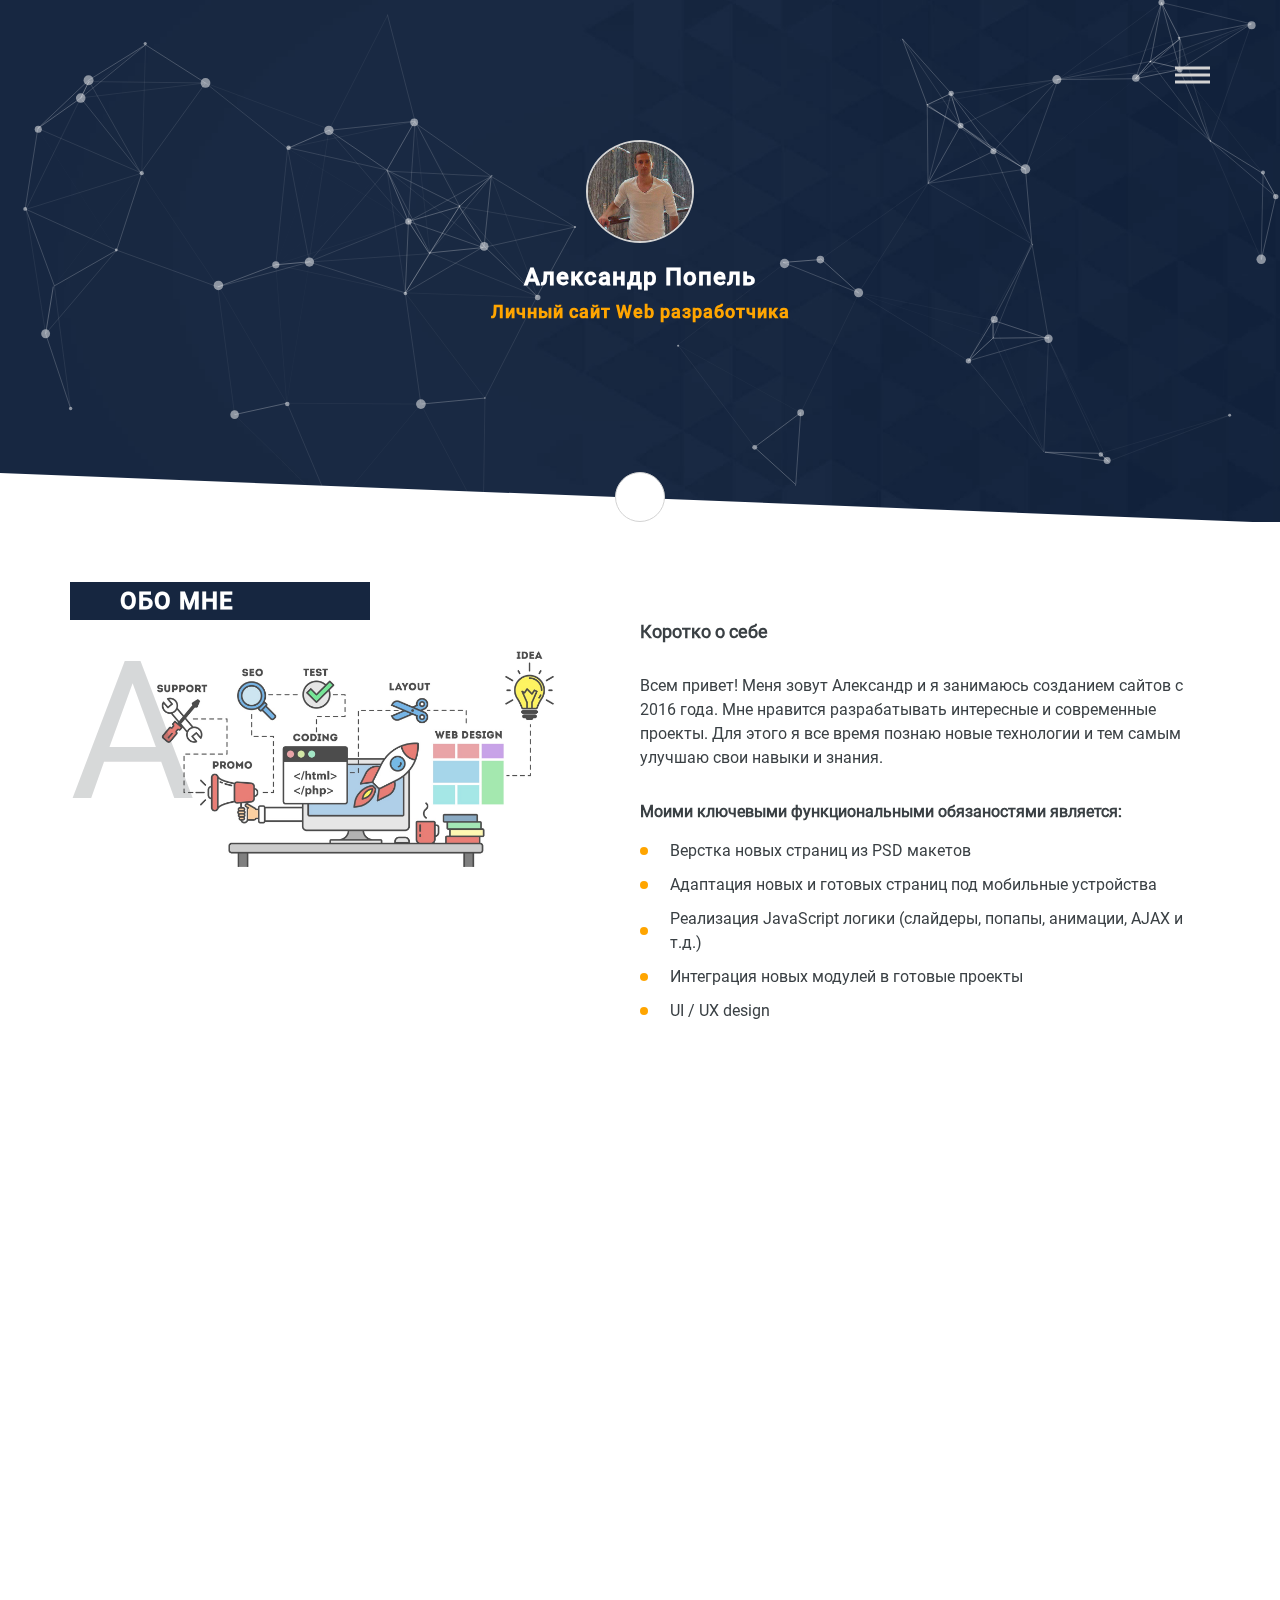
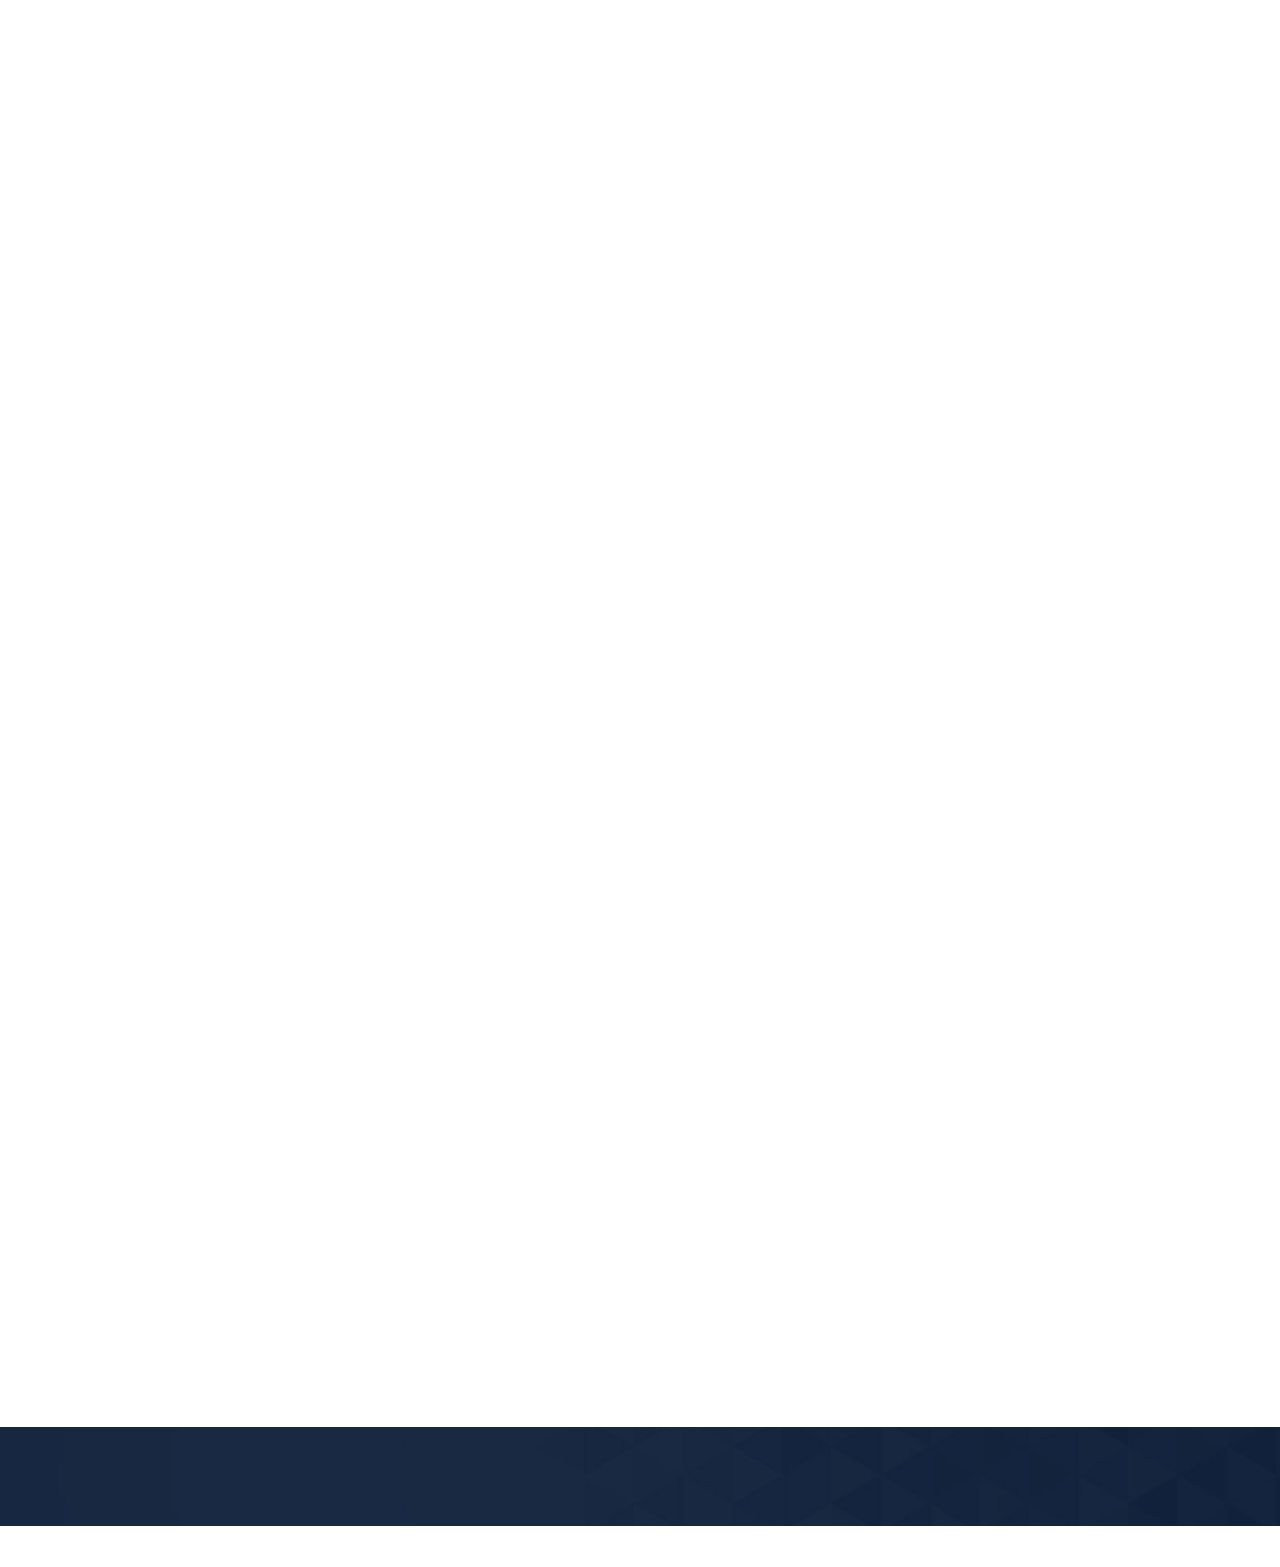
==== commit 0b2adbf6: "n" ====
--- a/index.html
+++ b/index.html
@@ -11,7 +11,7 @@
   <!--[if lte IE 9]><meta http-equiv="X-UA-Compatible" content="IE=edge"/><![endif]-->
 
   
-    <link rel="shortcut icon" href="favicon.ico"/>
+    <link rel="shortcut icon" href="/favicon.ico" type="image/x-icon">
     <meta name="keywords" content=""/>
     <meta name="description" content=""/>
     <meta name="author" content="">
--- a/css/style.css
+++ b/css/style.css
@@ -1,3 +1,3 @@
-html,body,div,span,applet,object,iframe,h1,h2,h3,h4,h5,h6,p,blockquote,pre,a,abbr,acronym,address,big,cite,code,del,dfn,em,font,img,ins,kbd,q,s,samp,strike,strong,tt,var,b,u,i,center,dl,dt,dd,ol,ul,li,fieldset,form,label,legend{margin:0;padding:0;border:0;outline:0;font-size:100%;vertical-align:baseline;background:transparent}table,caption,tbody,tfoot,thead,tr,th,td{margin:0;padding:0;outline:0;font-size:100%;vertical-align:top}table{border-collapse:collapse;border-spacing:0}blockquote,q{quotes:none}blockquote:before,blockquote:after,q:before,q:after{content:''}input:focus,textarea:focus,a:focus,button:focus,select:focus{outline:0}ins{text-decoration:none}del,s,strike{text-decoration:line-through}html{-ms-text-size-adjust:100%;-webkit-text-size-adjust:100%}article,aside,details,figcaption,figure,footer,header,hgroup,main,nav,section,summary{display:block;margin:0}*{box-sizing:border-box}img{border:none;vertical-align:top;max-width:100%;height:auto}.text-left{text-align:left}.text-right{text-align:right}.text-center{text-align:center}.text-justify{text-align:justify}.text-xs-left{text-align:left}.text-xs-right{text-align:right}.text-xs-center{text-align:center}.text-xs-justify{text-align:justify}@media (min-width: 544px){.text-sm-left{text-align:left}.text-sm-right{text-align:right}.text-sm-center{text-align:center}.text-sm-justify{text-align:justify}}@media (min-width: 768px){.text-md-left{text-align:left}.text-md-right{text-align:right}.text-md-center{text-align:center}.text-md-justify{text-align:justify}}@media (min-width: 992px){.text-lg-left{text-align:left}.text-lg-right{text-align:right}.text-lg-center{text-align:center}.text-lg-justify{text-align:justify}}.clearfix::after{content:"";display:table;clear:both}html{height:100%}.no-flexbox body{min-height:100%;height:100%;display:block !important}.page-wrapper,.footer{max-width:none;min-width:0;width:100%;margin:0 auto}.no-flexbox .page-wrapper,.no-flexbox .footer{width:auto}.page-wrapper{display:-ms-flexbox;display:flex;-ms-flex-direction:column;flex-direction:column;min-height:100vh}.lte-ie-11 .page-wrapper,.lt-ie-11 .page-wrapper{min-height:0}.no-flexbox .page-wrapper{display:block !important;width:auto;min-height:100%;height:auto !important;height:100%}.page-body{-ms-flex:1;flex:1}.page-body.flex-none{-ms-flex:none;flex:none}.container{margin-left:auto;margin-right:auto;padding-left:15px;padding-right:15px}.container::after{content:"";display:table;clear:both}@media (min-width: 544px){.container{max-width:576px}}@media (min-width: 768px){.container{max-width:720px}}@media (min-width: 992px){.container{max-width:940px}}@media (min-width: 1200px){.container{max-width:1140px}}.container-fluid{margin-left:auto;margin-right:auto;padding-left:15px;padding-right:15px}.container-fluid::after{content:"";display:table;clear:both}.row{margin-left:-15px;margin-right:-15px}.row::after{content:"";display:table;clear:both}.col-xs-1,.col-xs-2,.col-xs-3,.col-xs-4,.col-xs-5,.col-xs-6,.col-xs-7,.col-xs-8,.col-xs-9,.col-xs-10,.col-xs-11,.col-xs-12,.col-sm-1,.col-sm-2,.col-sm-3,.col-sm-4,.col-sm-5,.col-sm-6,.col-sm-7,.col-sm-8,.col-sm-9,.col-sm-10,.col-sm-11,.col-sm-12,.col-md-1,.col-md-2,.col-md-3,.col-md-4,.col-md-5,.col-md-6,.col-md-7,.col-md-8,.col-md-9,.col-md-10,.col-md-11,.col-md-12,.col-lg-1,.col-lg-2,.col-lg-3,.col-lg-4,.col-lg-5,.col-lg-6,.col-lg-7,.col-lg-8,.col-lg-9,.col-lg-10,.col-lg-11,.col-lg-12,.col-xl-1,.col-xl-2,.col-xl-3,.col-xl-4,.col-xl-5,.col-xl-6,.col-xl-7,.col-xl-8,.col-xl-9,.col-xl-10,.col-xl-11,.col-xl-12{position:relative;min-height:1px;padding-left:15px;padding-right:15px}.col-xs-1,.col-xs-2,.col-xs-3,.col-xs-4,.col-xs-5,.col-xs-6,.col-xs-7,.col-xs-8,.col-xs-9,.col-xs-10,.col-xs-11,.col-xs-12{float:left}.col-xs-1{width:8.33333%}.col-xs-2{width:16.66667%}.col-xs-3{width:25%}.col-xs-4{width:33.33333%}.col-xs-5{width:41.66667%}.col-xs-6{width:50%}.col-xs-7{width:58.33333%}.col-xs-8{width:66.66667%}.col-xs-9{width:75%}.col-xs-10{width:83.33333%}.col-xs-11{width:91.66667%}.col-xs-12{width:100%}.col-xs-pull-0{right:auto}.col-xs-pull-1{right:8.33333%}.col-xs-pull-2{right:16.66667%}.col-xs-pull-3{right:25%}.col-xs-pull-4{right:33.33333%}.col-xs-pull-5{right:41.66667%}.col-xs-pull-6{right:50%}.col-xs-pull-7{right:58.33333%}.col-xs-pull-8{right:66.66667%}.col-xs-pull-9{right:75%}.col-xs-pull-10{right:83.33333%}.col-xs-pull-11{right:91.66667%}.col-xs-pull-12{right:100%}.col-xs-push-0{left:auto}.col-xs-push-1{left:8.33333%}.col-xs-push-2{left:16.66667%}.col-xs-push-3{left:25%}.col-xs-push-4{left:33.33333%}.col-xs-push-5{left:41.66667%}.col-xs-push-6{left:50%}.col-xs-push-7{left:58.33333%}.col-xs-push-8{left:66.66667%}.col-xs-push-9{left:75%}.col-xs-push-10{left:83.33333%}.col-xs-push-11{left:91.66667%}.col-xs-push-12{left:100%}.col-xs-offset-0{margin-left:0%}.col-xs-offset-1{margin-left:8.33333%}.col-xs-offset-2{margin-left:16.66667%}.col-xs-offset-3{margin-left:25%}.col-xs-offset-4{margin-left:33.33333%}.col-xs-offset-5{margin-left:41.66667%}.col-xs-offset-6{margin-left:50%}.col-xs-offset-7{margin-left:58.33333%}.col-xs-offset-8{margin-left:66.66667%}.col-xs-offset-9{margin-left:75%}.col-xs-offset-10{margin-left:83.33333%}.col-xs-offset-11{margin-left:91.66667%}.col-xs-offset-12{margin-left:100%}@media (min-width: 544px){.col-sm-1,.col-sm-2,.col-sm-3,.col-sm-4,.col-sm-5,.col-sm-6,.col-sm-7,.col-sm-8,.col-sm-9,.col-sm-10,.col-sm-11,.col-sm-12{float:left}.col-sm-1{width:8.33333%}.col-sm-2{width:16.66667%}.col-sm-3{width:25%}.col-sm-4{width:33.33333%}.col-sm-5{width:41.66667%}.col-sm-6{width:50%}.col-sm-7{width:58.33333%}.col-sm-8{width:66.66667%}.col-sm-9{width:75%}.col-sm-10{width:83.33333%}.col-sm-11{width:91.66667%}.col-sm-12{width:100%}.col-sm-pull-0{right:auto}.col-sm-pull-1{right:8.33333%}.col-sm-pull-2{right:16.66667%}.col-sm-pull-3{right:25%}.col-sm-pull-4{right:33.33333%}.col-sm-pull-5{right:41.66667%}.col-sm-pull-6{right:50%}.col-sm-pull-7{right:58.33333%}.col-sm-pull-8{right:66.66667%}.col-sm-pull-9{right:75%}.col-sm-pull-10{right:83.33333%}.col-sm-pull-11{right:91.66667%}.col-sm-pull-12{right:100%}.col-sm-push-0{left:auto}.col-sm-push-1{left:8.33333%}.col-sm-push-2{left:16.66667%}.col-sm-push-3{left:25%}.col-sm-push-4{left:33.33333%}.col-sm-push-5{left:41.66667%}.col-sm-push-6{left:50%}.col-sm-push-7{left:58.33333%}.col-sm-push-8{left:66.66667%}.col-sm-push-9{left:75%}.col-sm-push-10{left:83.33333%}.col-sm-push-11{left:91.66667%}.col-sm-push-12{left:100%}.col-sm-offset-0{margin-left:0%}.col-sm-offset-1{margin-left:8.33333%}.col-sm-offset-2{margin-left:16.66667%}.col-sm-offset-3{margin-left:25%}.col-sm-offset-4{margin-left:33.33333%}.col-sm-offset-5{margin-left:41.66667%}.col-sm-offset-6{margin-left:50%}.col-sm-offset-7{margin-left:58.33333%}.col-sm-offset-8{margin-left:66.66667%}.col-sm-offset-9{margin-left:75%}.col-sm-offset-10{margin-left:83.33333%}.col-sm-offset-11{margin-left:91.66667%}.col-sm-offset-12{margin-left:100%}}@media (min-width: 768px){.col-md-1,.col-md-2,.col-md-3,.col-md-4,.col-md-5,.col-md-6,.col-md-7,.col-md-8,.col-md-9,.col-md-10,.col-md-11,.col-md-12{float:left}.col-md-1{width:8.33333%}.col-md-2{width:16.66667%}.col-md-3{width:25%}.col-md-4{width:33.33333%}.col-md-5{width:41.66667%}.col-md-6{width:50%}.col-md-7{width:58.33333%}.col-md-8{width:66.66667%}.col-md-9{width:75%}.col-md-10{width:83.33333%}.col-md-11{width:91.66667%}.col-md-12{width:100%}.col-md-pull-0{right:auto}.col-md-pull-1{right:8.33333%}.col-md-pull-2{right:16.66667%}.col-md-pull-3{right:25%}.col-md-pull-4{right:33.33333%}.col-md-pull-5{right:41.66667%}.col-md-pull-6{right:50%}.col-md-pull-7{right:58.33333%}.col-md-pull-8{right:66.66667%}.col-md-pull-9{right:75%}.col-md-pull-10{right:83.33333%}.col-md-pull-11{right:91.66667%}.col-md-pull-12{right:100%}.col-md-push-0{left:auto}.col-md-push-1{left:8.33333%}.col-md-push-2{left:16.66667%}.col-md-push-3{left:25%}.col-md-push-4{left:33.33333%}.col-md-push-5{left:41.66667%}.col-md-push-6{left:50%}.col-md-push-7{left:58.33333%}.col-md-push-8{left:66.66667%}.col-md-push-9{left:75%}.col-md-push-10{left:83.33333%}.col-md-push-11{left:91.66667%}.col-md-push-12{left:100%}.col-md-offset-0{margin-left:0%}.col-md-offset-1{margin-left:8.33333%}.col-md-offset-2{margin-left:16.66667%}.col-md-offset-3{margin-left:25%}.col-md-offset-4{margin-left:33.33333%}.col-md-offset-5{margin-left:41.66667%}.col-md-offset-6{margin-left:50%}.col-md-offset-7{margin-left:58.33333%}.col-md-offset-8{margin-left:66.66667%}.col-md-offset-9{margin-left:75%}.col-md-offset-10{margin-left:83.33333%}.col-md-offset-11{margin-left:91.66667%}.col-md-offset-12{margin-left:100%}}@media (min-width: 992px){.col-lg-1,.col-lg-2,.col-lg-3,.col-lg-4,.col-lg-5,.col-lg-6,.col-lg-7,.col-lg-8,.col-lg-9,.col-lg-10,.col-lg-11,.col-lg-12{float:left}.col-lg-1{width:8.33333%}.col-lg-2{width:16.66667%}.col-lg-3{width:25%}.col-lg-4{width:33.33333%}.col-lg-5{width:41.66667%}.col-lg-6{width:50%}.col-lg-7{width:58.33333%}.col-lg-8{width:66.66667%}.col-lg-9{width:75%}.col-lg-10{width:83.33333%}.col-lg-11{width:91.66667%}.col-lg-12{width:100%}.col-lg-pull-0{right:auto}.col-lg-pull-1{right:8.33333%}.col-lg-pull-2{right:16.66667%}.col-lg-pull-3{right:25%}.col-lg-pull-4{right:33.33333%}.col-lg-pull-5{right:41.66667%}.col-lg-pull-6{right:50%}.col-lg-pull-7{right:58.33333%}.col-lg-pull-8{right:66.66667%}.col-lg-pull-9{right:75%}.col-lg-pull-10{right:83.33333%}.col-lg-pull-11{right:91.66667%}.col-lg-pull-12{right:100%}.col-lg-push-0{left:auto}.col-lg-push-1{left:8.33333%}.col-lg-push-2{left:16.66667%}.col-lg-push-3{left:25%}.col-lg-push-4{left:33.33333%}.col-lg-push-5{left:41.66667%}.col-lg-push-6{left:50%}.col-lg-push-7{left:58.33333%}.col-lg-push-8{left:66.66667%}.col-lg-push-9{left:75%}.col-lg-push-10{left:83.33333%}.col-lg-push-11{left:91.66667%}.col-lg-push-12{left:100%}.col-lg-offset-0{margin-left:0%}.col-lg-offset-1{margin-left:8.33333%}.col-lg-offset-2{margin-left:16.66667%}.col-lg-offset-3{margin-left:25%}.col-lg-offset-4{margin-left:33.33333%}.col-lg-offset-5{margin-left:41.66667%}.col-lg-offset-6{margin-left:50%}.col-lg-offset-7{margin-left:58.33333%}.col-lg-offset-8{margin-left:66.66667%}.col-lg-offset-9{margin-left:75%}.col-lg-offset-10{margin-left:83.33333%}.col-lg-offset-11{margin-left:91.66667%}.col-lg-offset-12{margin-left:100%}}@media (min-width: 1200px){.col-xl-1,.col-xl-2,.col-xl-3,.col-xl-4,.col-xl-5,.col-xl-6,.col-xl-7,.col-xl-8,.col-xl-9,.col-xl-10,.col-xl-11,.col-xl-12{float:left}.col-xl-1{width:8.33333%}.col-xl-2{width:16.66667%}.col-xl-3{width:25%}.col-xl-4{width:33.33333%}.col-xl-5{width:41.66667%}.col-xl-6{width:50%}.col-xl-7{width:58.33333%}.col-xl-8{width:66.66667%}.col-xl-9{width:75%}.col-xl-10{width:83.33333%}.col-xl-11{width:91.66667%}.col-xl-12{width:100%}.col-xl-pull-0{right:auto}.col-xl-pull-1{right:8.33333%}.col-xl-pull-2{right:16.66667%}.col-xl-pull-3{right:25%}.col-xl-pull-4{right:33.33333%}.col-xl-pull-5{right:41.66667%}.col-xl-pull-6{right:50%}.col-xl-pull-7{right:58.33333%}.col-xl-pull-8{right:66.66667%}.col-xl-pull-9{right:75%}.col-xl-pull-10{right:83.33333%}.col-xl-pull-11{right:91.66667%}.col-xl-pull-12{right:100%}.col-xl-push-0{left:auto}.col-xl-push-1{left:8.33333%}.col-xl-push-2{left:16.66667%}.col-xl-push-3{left:25%}.col-xl-push-4{left:33.33333%}.col-xl-push-5{left:41.66667%}.col-xl-push-6{left:50%}.col-xl-push-7{left:58.33333%}.col-xl-push-8{left:66.66667%}.col-xl-push-9{left:75%}.col-xl-push-10{left:83.33333%}.col-xl-push-11{left:91.66667%}.col-xl-push-12{left:100%}.col-xl-offset-0{margin-left:0%}.col-xl-offset-1{margin-left:8.33333%}.col-xl-offset-2{margin-left:16.66667%}.col-xl-offset-3{margin-left:25%}.col-xl-offset-4{margin-left:33.33333%}.col-xl-offset-5{margin-left:41.66667%}.col-xl-offset-6{margin-left:50%}.col-xl-offset-7{margin-left:58.33333%}.col-xl-offset-8{margin-left:66.66667%}.col-xl-offset-9{margin-left:75%}.col-xl-offset-10{margin-left:83.33333%}.col-xl-offset-11{margin-left:91.66667%}.col-xl-offset-12{margin-left:100%}}@font-face{font-family:'Roboto-Regular';src:url("fonts/Roboto-Regular.eot?#iefix") format("embedded-opentype"),url("fonts/Roboto-Regular.woff") format("woff"),url("fonts/Roboto-Regular.ttf") format("truetype"),url("fonts/Roboto-Regular.svg#Roboto-Regular") format("svg");font-weight:normal;font-style:normal}@font-face{font-family:'Roboto-Medium';src:url("fonts/Roboto-Medium.eot?#iefix") format("embedded-opentype"),url("fonts/Roboto-Medium.woff") format("woff"),url("fonts/Roboto-Medium.ttf") format("truetype"),url("fonts/Roboto-Medium.svg#Roboto-Medium") format("svg");font-weight:normal;font-style:normal}@font-face{font-family:'Roboto-Bold';src:url("fonts/Roboto-Bold.eot?#iefix") format("embedded-opentype"),url("fonts/Roboto-Bold.woff") format("woff"),url("fonts/Roboto-Bold.ttf") format("truetype"),url("fonts/Roboto-Bold.svg#Roboto-Bold") format("svg");font-weight:normal;font-style:normal}@font-face{font-family:'Roboto-Black';src:url("fonts/Roboto-Black.eot?#iefix") format("embedded-opentype"),url("fonts/Roboto-Black.woff") format("woff"),url("fonts/Roboto-Black.ttf") format("truetype"),url("fonts/Roboto-Black.svg#Roboto-Black") format("svg");font-weight:normal;font-style:normal}[data-aos][data-aos][data-aos-duration="50"],body[data-aos-duration="50"] [data-aos]{transition-duration:50ms}[data-aos][data-aos][data-aos-delay="50"],body[data-aos-delay="50"] [data-aos]{transition-delay:0}[data-aos][data-aos][data-aos-delay="50"].aos-animate,body[data-aos-delay="50"] [data-aos].aos-animate{transition-delay:50ms}[data-aos][data-aos][data-aos-duration="100"],body[data-aos-duration="100"] [data-aos]{transition-duration:.1s}[data-aos][data-aos][data-aos-delay="100"],body[data-aos-delay="100"] [data-aos]{transition-delay:0}[data-aos][data-aos][data-aos-delay="100"].aos-animate,body[data-aos-delay="100"] [data-aos].aos-animate{transition-delay:.1s}[data-aos][data-aos][data-aos-duration="150"],body[data-aos-duration="150"] [data-aos]{transition-duration:.15s}[data-aos][data-aos][data-aos-delay="150"],body[data-aos-delay="150"] [data-aos]{transition-delay:0}[data-aos][data-aos][data-aos-delay="150"].aos-animate,body[data-aos-delay="150"] [data-aos].aos-animate{transition-delay:.15s}[data-aos][data-aos][data-aos-duration="200"],body[data-aos-duration="200"] [data-aos]{transition-duration:.2s}[data-aos][data-aos][data-aos-delay="200"],body[data-aos-delay="200"] [data-aos]{transition-delay:0}[data-aos][data-aos][data-aos-delay="200"].aos-animate,body[data-aos-delay="200"] [data-aos].aos-animate{transition-delay:.2s}[data-aos][data-aos][data-aos-duration="250"],body[data-aos-duration="250"] [data-aos]{transition-duration:.25s}[data-aos][data-aos][data-aos-delay="250"],body[data-aos-delay="250"] [data-aos]{transition-delay:0}[data-aos][data-aos][data-aos-delay="250"].aos-animate,body[data-aos-delay="250"] [data-aos].aos-animate{transition-delay:.25s}[data-aos][data-aos][data-aos-duration="300"],body[data-aos-duration="300"] [data-aos]{transition-duration:.3s}[data-aos][data-aos][data-aos-delay="300"],body[data-aos-delay="300"] [data-aos]{transition-delay:0}[data-aos][data-aos][data-aos-delay="300"].aos-animate,body[data-aos-delay="300"] [data-aos].aos-animate{transition-delay:.3s}[data-aos][data-aos][data-aos-duration="350"],body[data-aos-duration="350"] [data-aos]{transition-duration:.35s}[data-aos][data-aos][data-aos-delay="350"],body[data-aos-delay="350"] [data-aos]{transition-delay:0}[data-aos][data-aos][data-aos-delay="350"].aos-animate,body[data-aos-delay="350"] [data-aos].aos-animate{transition-delay:.35s}[data-aos][data-aos][data-aos-duration="400"],body[data-aos-duration="400"] [data-aos]{transition-duration:.4s}[data-aos][data-aos][data-aos-delay="400"],body[data-aos-delay="400"] [data-aos]{transition-delay:0}[data-aos][data-aos][data-aos-delay="400"].aos-animate,body[data-aos-delay="400"] [data-aos].aos-animate{transition-delay:.4s}[data-aos][data-aos][data-aos-duration="450"],body[data-aos-duration="450"] [data-aos]{transition-duration:.45s}[data-aos][data-aos][data-aos-delay="450"],body[data-aos-delay="450"] [data-aos]{transition-delay:0}[data-aos][data-aos][data-aos-delay="450"].aos-animate,body[data-aos-delay="450"] [data-aos].aos-animate{transition-delay:.45s}[data-aos][data-aos][data-aos-duration="500"],body[data-aos-duration="500"] [data-aos]{transition-duration:.5s}[data-aos][data-aos][data-aos-delay="500"],body[data-aos-delay="500"] [data-aos]{transition-delay:0}[data-aos][data-aos][data-aos-delay="500"].aos-animate,body[data-aos-delay="500"] [data-aos].aos-animate{transition-delay:.5s}[data-aos][data-aos][data-aos-duration="550"],body[data-aos-duration="550"] [data-aos]{transition-duration:.55s}[data-aos][data-aos][data-aos-delay="550"],body[data-aos-delay="550"] [data-aos]{transition-delay:0}[data-aos][data-aos][data-aos-delay="550"].aos-animate,body[data-aos-delay="550"] [data-aos].aos-animate{transition-delay:.55s}[data-aos][data-aos][data-aos-duration="600"],body[data-aos-duration="600"] [data-aos]{transition-duration:.6s}[data-aos][data-aos][data-aos-delay="600"],body[data-aos-delay="600"] [data-aos]{transition-delay:0}[data-aos][data-aos][data-aos-delay="600"].aos-animate,body[data-aos-delay="600"] [data-aos].aos-animate{transition-delay:.6s}[data-aos][data-aos][data-aos-duration="650"],body[data-aos-duration="650"] [data-aos]{transition-duration:.65s}[data-aos][data-aos][data-aos-delay="650"],body[data-aos-delay="650"] [data-aos]{transition-delay:0}[data-aos][data-aos][data-aos-delay="650"].aos-animate,body[data-aos-delay="650"] [data-aos].aos-animate{transition-delay:.65s}[data-aos][data-aos][data-aos-duration="700"],body[data-aos-duration="700"] [data-aos]{transition-duration:.7s}[data-aos][data-aos][data-aos-delay="700"],body[data-aos-delay="700"] [data-aos]{transition-delay:0}[data-aos][data-aos][data-aos-delay="700"].aos-animate,body[data-aos-delay="700"] [data-aos].aos-animate{transition-delay:.7s}[data-aos][data-aos][data-aos-duration="750"],body[data-aos-duration="750"] [data-aos]{transition-duration:.75s}[data-aos][data-aos][data-aos-delay="750"],body[data-aos-delay="750"] [data-aos]{transition-delay:0}[data-aos][data-aos][data-aos-delay="750"].aos-animate,body[data-aos-delay="750"] [data-aos].aos-animate{transition-delay:.75s}[data-aos][data-aos][data-aos-duration="800"],body[data-aos-duration="800"] [data-aos]{transition-duration:.8s}[data-aos][data-aos][data-aos-delay="800"],body[data-aos-delay="800"] [data-aos]{transition-delay:0}[data-aos][data-aos][data-aos-delay="800"].aos-animate,body[data-aos-delay="800"] [data-aos].aos-animate{transition-delay:.8s}[data-aos][data-aos][data-aos-duration="850"],body[data-aos-duration="850"] [data-aos]{transition-duration:.85s}[data-aos][data-aos][data-aos-delay="850"],body[data-aos-delay="850"] [data-aos]{transition-delay:0}[data-aos][data-aos][data-aos-delay="850"].aos-animate,body[data-aos-delay="850"] [data-aos].aos-animate{transition-delay:.85s}[data-aos][data-aos][data-aos-duration="900"],body[data-aos-duration="900"] [data-aos]{transition-duration:.9s}[data-aos][data-aos][data-aos-delay="900"],body[data-aos-delay="900"] [data-aos]{transition-delay:0}[data-aos][data-aos][data-aos-delay="900"].aos-animate,body[data-aos-delay="900"] [data-aos].aos-animate{transition-delay:.9s}[data-aos][data-aos][data-aos-duration="950"],body[data-aos-duration="950"] [data-aos]{transition-duration:.95s}[data-aos][data-aos][data-aos-delay="950"],body[data-aos-delay="950"] [data-aos]{transition-delay:0}[data-aos][data-aos][data-aos-delay="950"].aos-animate,body[data-aos-delay="950"] [data-aos].aos-animate{transition-delay:.95s}[data-aos][data-aos][data-aos-duration="1000"],body[data-aos-duration="1000"] [data-aos]{transition-duration:1s}[data-aos][data-aos][data-aos-delay="1000"],body[data-aos-delay="1000"] [data-aos]{transition-delay:0}[data-aos][data-aos][data-aos-delay="1000"].aos-animate,body[data-aos-delay="1000"] [data-aos].aos-animate{transition-delay:1s}[data-aos][data-aos][data-aos-duration="1050"],body[data-aos-duration="1050"] [data-aos]{transition-duration:1.05s}[data-aos][data-aos][data-aos-delay="1050"],body[data-aos-delay="1050"] [data-aos]{transition-delay:0}[data-aos][data-aos][data-aos-delay="1050"].aos-animate,body[data-aos-delay="1050"] [data-aos].aos-animate{transition-delay:1.05s}[data-aos][data-aos][data-aos-duration="1100"],body[data-aos-duration="1100"] [data-aos]{transition-duration:1.1s}[data-aos][data-aos][data-aos-delay="1100"],body[data-aos-delay="1100"] [data-aos]{transition-delay:0}[data-aos][data-aos][data-aos-delay="1100"].aos-animate,body[data-aos-delay="1100"] [data-aos].aos-animate{transition-delay:1.1s}[data-aos][data-aos][data-aos-duration="1150"],body[data-aos-duration="1150"] [data-aos]{transition-duration:1.15s}[data-aos][data-aos][data-aos-delay="1150"],body[data-aos-delay="1150"] [data-aos]{transition-delay:0}[data-aos][data-aos][data-aos-delay="1150"].aos-animate,body[data-aos-delay="1150"] [data-aos].aos-animate{transition-delay:1.15s}[data-aos][data-aos][data-aos-duration="1200"],body[data-aos-duration="1200"] [data-aos]{transition-duration:1.2s}[data-aos][data-aos][data-aos-delay="1200"],body[data-aos-delay="1200"] [data-aos]{transition-delay:0}[data-aos][data-aos][data-aos-delay="1200"].aos-animate,body[data-aos-delay="1200"] [data-aos].aos-animate{transition-delay:1.2s}[data-aos][data-aos][data-aos-duration="1250"],body[data-aos-duration="1250"] [data-aos]{transition-duration:1.25s}[data-aos][data-aos][data-aos-delay="1250"],body[data-aos-delay="1250"] [data-aos]{transition-delay:0}[data-aos][data-aos][data-aos-delay="1250"].aos-animate,body[data-aos-delay="1250"] [data-aos].aos-animate{transition-delay:1.25s}[data-aos][data-aos][data-aos-duration="1300"],body[data-aos-duration="1300"] [data-aos]{transition-duration:1.3s}[data-aos][data-aos][data-aos-delay="1300"],body[data-aos-delay="1300"] [data-aos]{transition-delay:0}[data-aos][data-aos][data-aos-delay="1300"].aos-animate,body[data-aos-delay="1300"] [data-aos].aos-animate{transition-delay:1.3s}[data-aos][data-aos][data-aos-duration="1350"],body[data-aos-duration="1350"] [data-aos]{transition-duration:1.35s}[data-aos][data-aos][data-aos-delay="1350"],body[data-aos-delay="1350"] [data-aos]{transition-delay:0}[data-aos][data-aos][data-aos-delay="1350"].aos-animate,body[data-aos-delay="1350"] [data-aos].aos-animate{transition-delay:1.35s}[data-aos][data-aos][data-aos-duration="1400"],body[data-aos-duration="1400"] [data-aos]{transition-duration:1.4s}[data-aos][data-aos][data-aos-delay="1400"],body[data-aos-delay="1400"] [data-aos]{transition-delay:0}[data-aos][data-aos][data-aos-delay="1400"].aos-animate,body[data-aos-delay="1400"] [data-aos].aos-animate{transition-delay:1.4s}[data-aos][data-aos][data-aos-duration="1450"],body[data-aos-duration="1450"] [data-aos]{transition-duration:1.45s}[data-aos][data-aos][data-aos-delay="1450"],body[data-aos-delay="1450"] [data-aos]{transition-delay:0}[data-aos][data-aos][data-aos-delay="1450"].aos-animate,body[data-aos-delay="1450"] [data-aos].aos-animate{transition-delay:1.45s}[data-aos][data-aos][data-aos-duration="1500"],body[data-aos-duration="1500"] [data-aos]{transition-duration:1.5s}[data-aos][data-aos][data-aos-delay="1500"],body[data-aos-delay="1500"] [data-aos]{transition-delay:0}[data-aos][data-aos][data-aos-delay="1500"].aos-animate,body[data-aos-delay="1500"] [data-aos].aos-animate{transition-delay:1.5s}[data-aos][data-aos][data-aos-duration="1550"],body[data-aos-duration="1550"] [data-aos]{transition-duration:1.55s}[data-aos][data-aos][data-aos-delay="1550"],body[data-aos-delay="1550"] [data-aos]{transition-delay:0}[data-aos][data-aos][data-aos-delay="1550"].aos-animate,body[data-aos-delay="1550"] [data-aos].aos-animate{transition-delay:1.55s}[data-aos][data-aos][data-aos-duration="1600"],body[data-aos-duration="1600"] [data-aos]{transition-duration:1.6s}[data-aos][data-aos][data-aos-delay="1600"],body[data-aos-delay="1600"] [data-aos]{transition-delay:0}[data-aos][data-aos][data-aos-delay="1600"].aos-animate,body[data-aos-delay="1600"] [data-aos].aos-animate{transition-delay:1.6s}[data-aos][data-aos][data-aos-duration="1650"],body[data-aos-duration="1650"] [data-aos]{transition-duration:1.65s}[data-aos][data-aos][data-aos-delay="1650"],body[data-aos-delay="1650"] [data-aos]{transition-delay:0}[data-aos][data-aos][data-aos-delay="1650"].aos-animate,body[data-aos-delay="1650"] [data-aos].aos-animate{transition-delay:1.65s}[data-aos][data-aos][data-aos-duration="1700"],body[data-aos-duration="1700"] [data-aos]{transition-duration:1.7s}[data-aos][data-aos][data-aos-delay="1700"],body[data-aos-delay="1700"] [data-aos]{transition-delay:0}[data-aos][data-aos][data-aos-delay="1700"].aos-animate,body[data-aos-delay="1700"] [data-aos].aos-animate{transition-delay:1.7s}[data-aos][data-aos][data-aos-duration="1750"],body[data-aos-duration="1750"] [data-aos]{transition-duration:1.75s}[data-aos][data-aos][data-aos-delay="1750"],body[data-aos-delay="1750"] [data-aos]{transition-delay:0}[data-aos][data-aos][data-aos-delay="1750"].aos-animate,body[data-aos-delay="1750"] [data-aos].aos-animate{transition-delay:1.75s}[data-aos][data-aos][data-aos-duration="1800"],body[data-aos-duration="1800"] [data-aos]{transition-duration:1.8s}[data-aos][data-aos][data-aos-delay="1800"],body[data-aos-delay="1800"] [data-aos]{transition-delay:0}[data-aos][data-aos][data-aos-delay="1800"].aos-animate,body[data-aos-delay="1800"] [data-aos].aos-animate{transition-delay:1.8s}[data-aos][data-aos][data-aos-duration="1850"],body[data-aos-duration="1850"] [data-aos]{transition-duration:1.85s}[data-aos][data-aos][data-aos-delay="1850"],body[data-aos-delay="1850"] [data-aos]{transition-delay:0}[data-aos][data-aos][data-aos-delay="1850"].aos-animate,body[data-aos-delay="1850"] [data-aos].aos-animate{transition-delay:1.85s}[data-aos][data-aos][data-aos-duration="1900"],body[data-aos-duration="1900"] [data-aos]{transition-duration:1.9s}[data-aos][data-aos][data-aos-delay="1900"],body[data-aos-delay="1900"] [data-aos]{transition-delay:0}[data-aos][data-aos][data-aos-delay="1900"].aos-animate,body[data-aos-delay="1900"] [data-aos].aos-animate{transition-delay:1.9s}[data-aos][data-aos][data-aos-duration="1950"],body[data-aos-duration="1950"] [data-aos]{transition-duration:1.95s}[data-aos][data-aos][data-aos-delay="1950"],body[data-aos-delay="1950"] [data-aos]{transition-delay:0}[data-aos][data-aos][data-aos-delay="1950"].aos-animate,body[data-aos-delay="1950"] [data-aos].aos-animate{transition-delay:1.95s}[data-aos][data-aos][data-aos-duration="2000"],body[data-aos-duration="2000"] [data-aos]{transition-duration:2s}[data-aos][data-aos][data-aos-delay="2000"],body[data-aos-delay="2000"] [data-aos]{transition-delay:0}[data-aos][data-aos][data-aos-delay="2000"].aos-animate,body[data-aos-delay="2000"] [data-aos].aos-animate{transition-delay:2s}[data-aos][data-aos][data-aos-duration="2050"],body[data-aos-duration="2050"] [data-aos]{transition-duration:2.05s}[data-aos][data-aos][data-aos-delay="2050"],body[data-aos-delay="2050"] [data-aos]{transition-delay:0}[data-aos][data-aos][data-aos-delay="2050"].aos-animate,body[data-aos-delay="2050"] [data-aos].aos-animate{transition-delay:2.05s}[data-aos][data-aos][data-aos-duration="2100"],body[data-aos-duration="2100"] [data-aos]{transition-duration:2.1s}[data-aos][data-aos][data-aos-delay="2100"],body[data-aos-delay="2100"] [data-aos]{transition-delay:0}[data-aos][data-aos][data-aos-delay="2100"].aos-animate,body[data-aos-delay="2100"] [data-aos].aos-animate{transition-delay:2.1s}[data-aos][data-aos][data-aos-duration="2150"],body[data-aos-duration="2150"] [data-aos]{transition-duration:2.15s}[data-aos][data-aos][data-aos-delay="2150"],body[data-aos-delay="2150"] [data-aos]{transition-delay:0}[data-aos][data-aos][data-aos-delay="2150"].aos-animate,body[data-aos-delay="2150"] [data-aos].aos-animate{transition-delay:2.15s}[data-aos][data-aos][data-aos-duration="2200"],body[data-aos-duration="2200"] [data-aos]{transition-duration:2.2s}[data-aos][data-aos][data-aos-delay="2200"],body[data-aos-delay="2200"] [data-aos]{transition-delay:0}[data-aos][data-aos][data-aos-delay="2200"].aos-animate,body[data-aos-delay="2200"] [data-aos].aos-animate{transition-delay:2.2s}[data-aos][data-aos][data-aos-duration="2250"],body[data-aos-duration="2250"] [data-aos]{transition-duration:2.25s}[data-aos][data-aos][data-aos-delay="2250"],body[data-aos-delay="2250"] [data-aos]{transition-delay:0}[data-aos][data-aos][data-aos-delay="2250"].aos-animate,body[data-aos-delay="2250"] [data-aos].aos-animate{transition-delay:2.25s}[data-aos][data-aos][data-aos-duration="2300"],body[data-aos-duration="2300"] [data-aos]{transition-duration:2.3s}[data-aos][data-aos][data-aos-delay="2300"],body[data-aos-delay="2300"] [data-aos]{transition-delay:0}[data-aos][data-aos][data-aos-delay="2300"].aos-animate,body[data-aos-delay="2300"] [data-aos].aos-animate{transition-delay:2.3s}[data-aos][data-aos][data-aos-duration="2350"],body[data-aos-duration="2350"] [data-aos]{transition-duration:2.35s}[data-aos][data-aos][data-aos-delay="2350"],body[data-aos-delay="2350"] [data-aos]{transition-delay:0}[data-aos][data-aos][data-aos-delay="2350"].aos-animate,body[data-aos-delay="2350"] [data-aos].aos-animate{transition-delay:2.35s}[data-aos][data-aos][data-aos-duration="2400"],body[data-aos-duration="2400"] [data-aos]{transition-duration:2.4s}[data-aos][data-aos][data-aos-delay="2400"],body[data-aos-delay="2400"] [data-aos]{transition-delay:0}[data-aos][data-aos][data-aos-delay="2400"].aos-animate,body[data-aos-delay="2400"] [data-aos].aos-animate{transition-delay:2.4s}[data-aos][data-aos][data-aos-duration="2450"],body[data-aos-duration="2450"] [data-aos]{transition-duration:2.45s}[data-aos][data-aos][data-aos-delay="2450"],body[data-aos-delay="2450"] [data-aos]{transition-delay:0}[data-aos][data-aos][data-aos-delay="2450"].aos-animate,body[data-aos-delay="2450"] [data-aos].aos-animate{transition-delay:2.45s}[data-aos][data-aos][data-aos-duration="2500"],body[data-aos-duration="2500"] [data-aos]{transition-duration:2.5s}[data-aos][data-aos][data-aos-delay="2500"],body[data-aos-delay="2500"] [data-aos]{transition-delay:0}[data-aos][data-aos][data-aos-delay="2500"].aos-animate,body[data-aos-delay="2500"] [data-aos].aos-animate{transition-delay:2.5s}[data-aos][data-aos][data-aos-duration="2550"],body[data-aos-duration="2550"] [data-aos]{transition-duration:2.55s}[data-aos][data-aos][data-aos-delay="2550"],body[data-aos-delay="2550"] [data-aos]{transition-delay:0}[data-aos][data-aos][data-aos-delay="2550"].aos-animate,body[data-aos-delay="2550"] [data-aos].aos-animate{transition-delay:2.55s}[data-aos][data-aos][data-aos-duration="2600"],body[data-aos-duration="2600"] [data-aos]{transition-duration:2.6s}[data-aos][data-aos][data-aos-delay="2600"],body[data-aos-delay="2600"] [data-aos]{transition-delay:0}[data-aos][data-aos][data-aos-delay="2600"].aos-animate,body[data-aos-delay="2600"] [data-aos].aos-animate{transition-delay:2.6s}[data-aos][data-aos][data-aos-duration="2650"],body[data-aos-duration="2650"] [data-aos]{transition-duration:2.65s}[data-aos][data-aos][data-aos-delay="2650"],body[data-aos-delay="2650"] [data-aos]{transition-delay:0}[data-aos][data-aos][data-aos-delay="2650"].aos-animate,body[data-aos-delay="2650"] [data-aos].aos-animate{transition-delay:2.65s}[data-aos][data-aos][data-aos-duration="2700"],body[data-aos-duration="2700"] [data-aos]{transition-duration:2.7s}[data-aos][data-aos][data-aos-delay="2700"],body[data-aos-delay="2700"] [data-aos]{transition-delay:0}[data-aos][data-aos][data-aos-delay="2700"].aos-animate,body[data-aos-delay="2700"] [data-aos].aos-animate{transition-delay:2.7s}[data-aos][data-aos][data-aos-duration="2750"],body[data-aos-duration="2750"] [data-aos]{transition-duration:2.75s}[data-aos][data-aos][data-aos-delay="2750"],body[data-aos-delay="2750"] [data-aos]{transition-delay:0}[data-aos][data-aos][data-aos-delay="2750"].aos-animate,body[data-aos-delay="2750"] [data-aos].aos-animate{transition-delay:2.75s}[data-aos][data-aos][data-aos-duration="2800"],body[data-aos-duration="2800"] [data-aos]{transition-duration:2.8s}[data-aos][data-aos][data-aos-delay="2800"],body[data-aos-delay="2800"] [data-aos]{transition-delay:0}[data-aos][data-aos][data-aos-delay="2800"].aos-animate,body[data-aos-delay="2800"] [data-aos].aos-animate{transition-delay:2.8s}[data-aos][data-aos][data-aos-duration="2850"],body[data-aos-duration="2850"] [data-aos]{transition-duration:2.85s}[data-aos][data-aos][data-aos-delay="2850"],body[data-aos-delay="2850"] [data-aos]{transition-delay:0}[data-aos][data-aos][data-aos-delay="2850"].aos-animate,body[data-aos-delay="2850"] [data-aos].aos-animate{transition-delay:2.85s}[data-aos][data-aos][data-aos-duration="2900"],body[data-aos-duration="2900"] [data-aos]{transition-duration:2.9s}[data-aos][data-aos][data-aos-delay="2900"],body[data-aos-delay="2900"] [data-aos]{transition-delay:0}[data-aos][data-aos][data-aos-delay="2900"].aos-animate,body[data-aos-delay="2900"] [data-aos].aos-animate{transition-delay:2.9s}[data-aos][data-aos][data-aos-duration="2950"],body[data-aos-duration="2950"] [data-aos]{transition-duration:2.95s}[data-aos][data-aos][data-aos-delay="2950"],body[data-aos-delay="2950"] [data-aos]{transition-delay:0}[data-aos][data-aos][data-aos-delay="2950"].aos-animate,body[data-aos-delay="2950"] [data-aos].aos-animate{transition-delay:2.95s}[data-aos][data-aos][data-aos-duration="3000"],body[data-aos-duration="3000"] [data-aos]{transition-duration:3s}[data-aos][data-aos][data-aos-delay="3000"],body[data-aos-delay="3000"] [data-aos]{transition-delay:0}[data-aos][data-aos][data-aos-delay="3000"].aos-animate,body[data-aos-delay="3000"] [data-aos].aos-animate{transition-delay:3s}[data-aos][data-aos][data-aos-easing=linear],body[data-aos-easing=linear] [data-aos]{transition-timing-function:cubic-bezier(0.25, 0.25, 0.75, 0.75)}[data-aos][data-aos][data-aos-easing=ease],body[data-aos-easing=ease] [data-aos]{transition-timing-function:ease}[data-aos][data-aos][data-aos-easing=ease-in],body[data-aos-easing=ease-in] [data-aos]{transition-timing-function:ease-in}[data-aos][data-aos][data-aos-easing=ease-out],body[data-aos-easing=ease-out] [data-aos]{transition-timing-function:ease-out}[data-aos][data-aos][data-aos-easing=ease-in-out],body[data-aos-easing=ease-in-out] [data-aos]{transition-timing-function:ease-in-out}[data-aos][data-aos][data-aos-easing=ease-in-back],body[data-aos-easing=ease-in-back] [data-aos]{transition-timing-function:cubic-bezier(0.6, -0.28, 0.735, 0.045)}[data-aos][data-aos][data-aos-easing=ease-out-back],body[data-aos-easing=ease-out-back] [data-aos]{transition-timing-function:cubic-bezier(0.175, 0.885, 0.32, 1.275)}[data-aos][data-aos][data-aos-easing=ease-in-out-back],body[data-aos-easing=ease-in-out-back] [data-aos]{transition-timing-function:cubic-bezier(0.68, -0.55, 0.265, 1.55)}[data-aos][data-aos][data-aos-easing=ease-in-sine],body[data-aos-easing=ease-in-sine] [data-aos]{transition-timing-function:cubic-bezier(0.47, 0, 0.745, 0.715)}[data-aos][data-aos][data-aos-easing=ease-out-sine],body[data-aos-easing=ease-out-sine] [data-aos]{transition-timing-function:cubic-bezier(0.39, 0.575, 0.565, 1)}[data-aos][data-aos][data-aos-easing=ease-in-out-sine],body[data-aos-easing=ease-in-out-sine] [data-aos]{transition-timing-function:cubic-bezier(0.445, 0.05, 0.55, 0.95)}[data-aos][data-aos][data-aos-easing=ease-in-quad],body[data-aos-easing=ease-in-quad] [data-aos]{transition-timing-function:cubic-bezier(0.55, 0.085, 0.68, 0.53)}[data-aos][data-aos][data-aos-easing=ease-out-quad],body[data-aos-easing=ease-out-quad] [data-aos]{transition-timing-function:cubic-bezier(0.25, 0.46, 0.45, 0.94)}[data-aos][data-aos][data-aos-easing=ease-in-out-quad],body[data-aos-easing=ease-in-out-quad] [data-aos]{transition-timing-function:cubic-bezier(0.455, 0.03, 0.515, 0.955)}[data-aos][data-aos][data-aos-easing=ease-in-cubic],body[data-aos-easing=ease-in-cubic] [data-aos]{transition-timing-function:cubic-bezier(0.55, 0.085, 0.68, 0.53)}[data-aos][data-aos][data-aos-easing=ease-out-cubic],body[data-aos-easing=ease-out-cubic] [data-aos]{transition-timing-function:cubic-bezier(0.25, 0.46, 0.45, 0.94)}[data-aos][data-aos][data-aos-easing=ease-in-out-cubic],body[data-aos-easing=ease-in-out-cubic] [data-aos]{transition-timing-function:cubic-bezier(0.455, 0.03, 0.515, 0.955)}[data-aos][data-aos][data-aos-easing=ease-in-quart],body[data-aos-easing=ease-in-quart] [data-aos]{transition-timing-function:cubic-bezier(0.55, 0.085, 0.68, 0.53)}[data-aos][data-aos][data-aos-easing=ease-out-quart],body[data-aos-easing=ease-out-quart] [data-aos]{transition-timing-function:cubic-bezier(0.25, 0.46, 0.45, 0.94)}[data-aos][data-aos][data-aos-easing=ease-in-out-quart],body[data-aos-easing=ease-in-out-quart] [data-aos]{transition-timing-function:cubic-bezier(0.455, 0.03, 0.515, 0.955)}[data-aos^=fade][data-aos^=fade]{opacity:0;transition-property:opacity,transform}[data-aos^=fade][data-aos^=fade].aos-animate{opacity:1;-ms-transform:translate(0);transform:translate(0)}[data-aos=fade-up]{-ms-transform:translateY(100px);transform:translateY(100px)}[data-aos=fade-down]{-ms-transform:translateY(-100px);transform:translateY(-100px)}[data-aos=fade-right]{-ms-transform:translate(-100px);transform:translate(-100px)}[data-aos=fade-left]{-ms-transform:translate(100px);transform:translate(100px)}[data-aos=fade-up-right]{-ms-transform:translate(-100px, 100px);transform:translate(-100px, 100px)}[data-aos=fade-up-left]{-ms-transform:translate(100px, 100px);transform:translate(100px, 100px)}[data-aos=fade-down-right]{-ms-transform:translate(-100px, -100px);transform:translate(-100px, -100px)}[data-aos=fade-down-left]{-ms-transform:translate(100px, -100px);transform:translate(100px, -100px)}[data-aos^=zoom][data-aos^=zoom]{opacity:0;transition-property:opacity,transform}[data-aos^=zoom][data-aos^=zoom].aos-animate{opacity:1;-ms-transform:translate(0) scale(1);transform:translate(0) scale(1)}[data-aos=zoom-in]{-ms-transform:scale(0.6);transform:scale(0.6)}[data-aos=zoom-in-up]{-ms-transform:translateY(100px) scale(0.6);transform:translateY(100px) scale(0.6)}[data-aos=zoom-in-down]{-ms-transform:translateY(-100px) scale(0.6);transform:translateY(-100px) scale(0.6)}[data-aos=zoom-in-right]{-ms-transform:translate(-100px) scale(0.6);transform:translate(-100px) scale(0.6)}[data-aos=zoom-in-left]{-ms-transform:translate(100px) scale(0.6);transform:translate(100px) scale(0.6)}[data-aos=zoom-out]{-ms-transform:scale(1.2);transform:scale(1.2)}[data-aos=zoom-out-up]{-ms-transform:translateY(100px) scale(1.2);transform:translateY(100px) scale(1.2)}[data-aos=zoom-out-down]{-ms-transform:translateY(-100px) scale(1.2);transform:translateY(-100px) scale(1.2)}[data-aos=zoom-out-right]{-ms-transform:translate(-100px) scale(1.2);transform:translate(-100px) scale(1.2)}[data-aos=zoom-out-left]{-ms-transform:translate(100px) scale(1.2);transform:translate(100px) scale(1.2)}[data-aos^=slide][data-aos^=slide]{transition-property:transform}[data-aos^=slide][data-aos^=slide].aos-animate{-ms-transform:translate(0);transform:translate(0)}[data-aos=slide-up]{-ms-transform:translateY(100%);transform:translateY(100%)}[data-aos=slide-down]{-ms-transform:translateY(-100%);transform:translateY(-100%)}[data-aos=slide-right]{-ms-transform:translateX(-100%);transform:translateX(-100%)}[data-aos=slide-left]{-ms-transform:translateX(100%);transform:translateX(100%)}[data-aos^=flip][data-aos^=flip]{-webkit-backface-visibility:hidden;backface-visibility:hidden;transition-property:transform}[data-aos=flip-left]{transform:perspective(2500px) rotateY(-100deg)}[data-aos=flip-left].aos-animate{transform:perspective(2500px) rotateY(0)}[data-aos=flip-right]{transform:perspective(2500px) rotateY(100deg)}[data-aos=flip-right].aos-animate{transform:perspective(2500px) rotateY(0)}[data-aos=flip-up]{transform:perspective(2500px) rotateX(-100deg)}[data-aos=flip-up].aos-animate{transform:perspective(2500px) rotateX(0)}[data-aos=flip-down]{transform:perspective(2500px) rotateX(100deg)}[data-aos=flip-down].aos-animate{transform:perspective(2500px) rotateX(0)}.footer{padding:40px 0;display:-ms-flexbox;display:flex;-ms-flex-flow:row wrap;flex-flow:row wrap;background-color:#0d1d38;-ms-flex-align:center;align-items:center;background-image:url(../img/hero_bg1.jpg);background-size:cover;background-position:50% 50%;background-repeat:no-repeat}.footer .social__link .icon{color:#ffffff;font-size:1.5rem}li{list-style-type:none}a{text-decoration:none}body{overflow-x:hidden}input[type]{-webkit-appearance:none;-moz-appearance:none}.container{max-width:1170px}.hidden{display:none}.error{border:1px solid red !important}.welcome-overlay{position:fixed;width:100%;height:100%;top:0;left:0;background:#f1f1f1;z-index:100;transition:1.5s}.welcome-overlay.animated{width:0;opacity:0}@keyframes floating{0%{opacity:0;transform:scale(0.3)}50%{opacity:0.4}100%{opacity:0;transform:scale(1)}}body{font-family:'Roboto-Regular';color:#3a4044}.section-heading{position:relative}.section-title{font-size:1.5rem;font-family:'Roboto-Medium';text-transform:uppercase;color:#3a4044;letter-spacing:1px;padding:5px 50px;background:#162640;color:#fff;max-width:300px}.section-heading__elem{position:absolute;bottom:20px}.section-heading__elem .icon{font-size:3.5rem;color:#d3d3d3;opacity:.7}.header .fab{color:#d3d3d3;font-size:1.7rem;transition:.3s}.header .fab:hover{color:orange}.header .fa-phone-volume{color:orange;font-size:1.7rem}.header__social,.header__tel{transition:.3s;-ms-transform:translateY(-400%);transform:translateY(-400%);transition-delay:1s}.header__social.animated,.header__tel.animated{-ms-transform:translateY(0);transform:translateY(0)}.header__nav{opacity:0;transition:2s;transition-delay:2s}.header__nav.animated{opacity:1}.hero{padding:60px 0 200px;position:relative}.hero__bg-holder{position:absolute;width:100%;height:100%;top:0;left:0}.hero__inner{position:relative;z-index:1}.hero__info{margin-top:50px;text-align:center;position:relative}.hero__triangle{position:absolute;left:0;bottom:0;width:100%;height:50px}.hero__elem{position:absolute;left:50%;bottom:0;-ms-transform:translate(-50%, 300%);transform:translate(-50%, 300%);transition:.3s;opacity:0;transition-delay:3s}.hero__elem.animated{-ms-transform:translate(-50%, 0);transform:translate(-50%, 0);opacity:1}.hero__elem .arrow-down{width:50px;height:50px;border-radius:50%;background:#ffffff;border:1px solid #d3d3d3;position:relative;cursor:pointer}.hero__elem .arrow-down .fa-arrow-alt-circle-up{color:#3a4044;position:absolute;top:50%;left:50%;-ms-transform:translate(-50%, -50%) rotate(180deg);transform:translate(-50%, -50%) rotate(180deg);font-size:1.5rem}.triangle-svg{width:100%;height:100%;fill:#ffffff}.triangle-polygon{width:100%;height:100%;fill:#ffffff}#particles-js{width:100%;height:100%;background-color:#0d1d38;background-image:url("../img/hero_bg1.jpg");background-size:cover;background-position:50% 50%;background-repeat:no-repeat}.header{display:-ms-flexbox;display:flex;-ms-flex-flow:row wrap;flex-flow:row wrap;-ms-flex-align:center;align-items:center}.header__nav{margin-left:auto}.header__nav .nav{display:-ms-flexbox;display:flex;-ms-flex-flow:row wrap;flex-flow:row wrap;-ms-flex-align:center;align-items:center}.social__list{display:-ms-flexbox;display:flex;-ms-flex-flow:row wrap;flex-flow:row wrap;-ms-flex-align:center;align-items:center}.social__item{margin-right:30px}.social__link{display:inline-block}.nav{overflow:hidden}.nav__list{display:-ms-flexbox;display:flex;-ms-flex-flow:row wrap;flex-flow:row wrap;-ms-transform:translateX(150%);transform:translateX(150%);transition:.5s}.nav__list.active{-ms-transform:translateX(0);transform:translateX(0)}.nav__item{margin-left:30px;position:relative}.nav__item:first-child{margin-left:0}.nav__item:after{content:'';position:absolute;width:0;height:2px;bottom:-4px;left:0;background:orange;transition:.3s}.nav__link{color:#ffffff;font-size:1.125rem;transition:.3s}.nav__burger{z-index:50}.nav__burger.active .nav__burger-icon{background:transparent}.nav__burger.active .nav__burger-icon:before{content:'';-ms-transform:rotate(45deg);transform:rotateZ(45deg);top:0;width:100%}.nav__burger.active .nav__burger-icon:after{content:'';-ms-transform:rotate(-45deg);transform:rotateZ(-45deg);top:0;width:100%}.nav__item:hover:after{width:100%}.personal-info__title{color:#ffffff;font-family:'Roboto-Medium';font-size:1.5rem;letter-spacing:1px;margin-bottom:10px}.personal-info__subtitle{color:orange;font-family:'Roboto-Medium';font-size:1.125rem;letter-spacing:1px}.personal-info__avatar{border-radius:50%;height:6.8rem;width:6.8rem;border:2px solid #d3d3d3;margin:0 auto 20px;overflow:hidden}.nav__burger{cursor:pointer;height:30px;width:35px;position:relative;margin-left:50px}.nav__burger-icon{position:absolute;top:50%;-ms-transform:translateY(-50%);transform:translateY(-50%);width:100%;height:3px;background:#d3d3d3}.nav__burger-icon:before{content:'';position:absolute;width:100%;height:3px;background:#d3d3d3;right:0;transition:.3s;top:-7px}.nav__burger-icon:after{content:'';position:absolute;width:100%;height:3px;background:#d3d3d3;right:0;transition:.3s;bottom:-7px}.about{padding-top:60px;position:relative}.about__inner{display:-ms-flexbox;display:flex;-ms-flex-flow:row wrap;flex-flow:row wrap;padding-bottom:60px}.about__left,.about__right{width:50%}.about__info-pic{position:relative;padding:20px 30px}.about__info-elem{content:'';position:absolute;width:50%;top:0;left:0;height:90%;font-size:12rem;opacity:.2}.about__info-pic{max-height:700px}.about__info-descr{line-height:1.5rem}.about__info-descr-text{margin-bottom:30px}.about__info-descr-list{margin-top:15px}.about__info-descr-item{margin:10px 0;position:relative;padding-left:30px}.about__info-descr-item:before{content:'';position:absolute;width:8px;height:8px;top:50%;left:0;margin-top:-4px;border-radius:50%;background:orange}.about__info-subtitle{font-size:1.125rem;margin-bottom:30px}.about__triangle{position:absolute;left:0;bottom:0;width:100%;height:50px}.skills{background:#ffffff;background:linear-gradient(135deg, #fff 31%, #eaeaea 100%);filter:progid:DXImageTransform.Microsoft.gradient( startColorstr='#ffffff', endColorstr='#eaeaea',GradientType=1 );padding:60px 0 100px 0}.skills__inner{display:-ms-flexbox;display:flex;-ms-flex-flow:row wrap;flex-flow:row wrap}.skills__section{width:50%;padding-left:20px;padding-right:20px}.skills__section-title{font-size:1.25rem;text-transform:uppercase;margin-bottom:30px;letter-spacing:1px}.skills__row{margin-bottom:20px}.skills__title{margin-bottom:7px;font-family:'Roboto-Medium'}.progress-bar{height:20px;background:#f3f3f3;position:relative}.progress-bar__inner{position:absolute;height:100%;background:orange;top:0;left:0;bottom:0;width:0;transition:3s}.progress-bar__inner .progress-bar__percentage{font-size:.875rem;color:#ffffff;position:absolute;top:50%;-ms-transform:translateY(-50%);transform:translateY(-50%);right:10px}.works{padding:60px 0;position:relative}.works__inner{margin-top:60px;display:-ms-flexbox;display:flex;-ms-flex-flow:row wrap;flex-flow:row wrap}.works__info{position:relative}.works__info,.works__content{width:50%}.works__info-item{text-align:center;display:none;transition:.3s;overflow:hidden}.works__info-item.active{height:auto;display:block}.works__info-list{display:-ms-flexbox;display:flex;-ms-flex-flow:row wrap;flex-flow:row wrap;-ms-flex-align:center;align-items:center;-ms-flex-pack:center;justify-content:center;height:100%}.works__info-title{margin-bottom:15px;letter-spacing:1px;font-size:1.125rem;font-family:'Roboto-Medium'}.works__info-about{color:orange;margin-bottom:10px;text-transform:uppercase;font-family:'Roboto-Medium';font-size:1.125rem}.works__info-link{padding:10px 20px;color:#ffffff;background:orange;border-radius:5px;transition:.3s;-ms-transform:scale(1);transform:scale(1);display:inline-block;margin:0 auto}.works__info-link:hover{-ms-transform:scale(0.9);transform:scale(0.9)}.works__img{background:#f1f1f1}.works__img-list{display:-ms-flexbox;display:flex;-ms-flex-flow:row wrap;flex-flow:row wrap;-ms-flex-align:center;align-items:center;-ms-flex-pack:center;justify-content:center;height:100%;padding:50px 0}.works__img-item{-ms-transform:scale(0.8);transform:scale(0.8);transition:.6s;width:80%;position:absolute;overflow:hidden;opacity:0}.works__img-item.active{-ms-transform:scale(1);transform:scale(1);opacity:1;transition:.3s;position:relative;background-size:contain}.works__img-item.active:before{content:'';display:block;width:100%;padding-top:60%}.works__img-item img{position:absolute;top:0;left:0;right:0;bottom:0;width:100%;height:100%;margin:auto;object-fit:contain}.works__controllers{display:-ms-flexbox;display:flex;-ms-flex-flow:row wrap;flex-flow:row wrap}.works__controllers-info{width:50%;height:160px;position:relative}.works__controllers-list{overflow:hidden;height:100%;position:relative}.works__controllers-list:before{content:'';position:absolute;width:100%;height:100%;top:0;left:0;background-color:rgba(0,0,0,0.3);color:rgba(0,0,0,0.3)}.works__controllers-btn{position:absolute;top:50%;left:50%;-ms-transform:translate(-50%, -50%);transform:translate(-50%, -50%);width:40px;height:40px}.works__controllers-btn .icon{position:absolute;top:50%;left:50%;-ms-transform:translate(-50%, -50%);transform:translate(-50%, -50%);font-size:2.2rem;color:#ffffff}.works__controllers-item{width:70%;height:80%}.works__elem-wrapper{position:absolute;height:100%;width:100%;top:0;left:0;z-index:-1}.works__elem{position:absolute;opacity:0;animation:floating 10s infinite}.works__elem .icon{font-size:2rem}.works__elem:first-child{top:10%;left:15%}.works__elem:nth-child(2){top:25%;left:50%}.works__elem:nth-child(3){bottom:12%;left:35%;animation-delay:3s}.works__elem:nth-child(4){right:7%;top:35%;animation-delay:3s}.works__elem:nth-child(5){left:7%;top:50%}.works__elem:last-child{right:10%;bottom:5%;animation-delay:3s}.works__controllers-list_next .works__controllers-item{position:absolute;top:100%;left:50%;-ms-transform:translateX(-50%);transform:translateX(-50%);background-size:cover;background-position:50% 50%;background-repeat:no-repeat;z-index:-1}.works__controllers-list_next .works__controllers-item.active{top:50%;-ms-transform:translate(-50%, -50%);transform:translate(-50%, -50%);transition:.3s}.works__controllers-list_next .works__controllers-item.active:before{content:'';display:block;width:100%;padding-top:60%}.works__controllers-item.active img{position:absolute;top:0;left:0;right:0;bottom:0;width:100%;height:100%;margin:auto;object-fit:cover}.btn-disabled{z-index:-1}.works__controllers-list_prev .works__controllers-item{position:absolute;top:-100%;left:50%;-ms-transform:translateX(-50%);transform:translateX(-50%);background-size:cover;background-position:50% 50%;background-repeat:no-repeat;z-index:-1}.works__controllers-list_prev .works__controllers-item.active{top:50%;-ms-transform:translate(-50%, -50%);transform:translate(-50%, -50%);background-size:cover;transition:.3s}.works__controllers-list_prev .works__controllers-item.active:before{content:'';display:block;width:100%;padding-top:60%}.works__controllers-btn.btn-prev>.icon{-ms-transform:translate(-50%, -50%) rotate(-180deg);transform:translate(-50%, -50%) rotate(-180deg)}.contacts__triangle{position:absolute;left:0;top:0;width:100%;height:50px;-ms-transform:rotate(-180deg);transform:rotate(-180deg)}.contacts{padding:100px 0 60px;background:url("../img/contacts-bg.jpg") 50% 50% no-repeat;background-size:cover;position:relative}.contacts__inner{display:-ms-flexbox;display:flex;-ms-flex-flow:row wrap;flex-flow:row wrap;margin:60px auto 0;max-width:900px}.contacts__left,.contacts__right{width:50%}.contacts__item{border-bottom:1px solid #d3d3d3;padding:20px 0;box-shadow:0 1px 0 0 #FFFFFF}.contacts__link{color:#3a4044;font-family:'Roboto-Medium';font-size:1.2rem;display:-ms-flexbox;display:flex;-ms-flex-flow:row wrap;flex-flow:row wrap;-ms-flex-align:center;align-items:center;transition:.3s}.contacts__link .icon{color:orange;font-size:2rem}.contacts__link:hover{color:orange}.contacts__descr{margin-left:50px}.contact-form{margin-left:auto;max-width:350px;border:1px solid #d3d3d3}.contact-form__top{background:#3a4044;padding:20px;text-align:center;color:#ffffff;font-size:1.1rem;font-family:'Roboto-Medium'}.contact-form__bottom{padding:20px}.contact-form__row{margin-bottom:20px}.contact-form__textarea{min-height:110px;resize:none;overflow:auto}.contact-form__input::-webkit-input-placeholder{color:#a9a9a9;font-family:'Roboto-Regular';font-size:.875rem}.contact-form__input::-moz-placeholder{color:#a9a9a9;font-family:'Roboto-Regular';font-size:.875rem}.contact-form__input:-ms-input-placeholder{color:#a9a9a9;font-family:'Roboto-Regular';font-size:.875rem}.contact-form__textarea:-ms-input-placeholder{color:#a9a9a9;font-family:'Roboto-Regular';font-size:15px}.contact-form__textarea::-moz-placeholder{color:#a9a9a9;font-family:'Roboto-Regular';font-size:15px}.contact-form__textarea::-webkit-input-placeholder{color:#a9a9a9;font-family:'Roboto-Regular';font-size:15px}.contact-form__input,.contact-form__textarea{width:100%;background:#ffffff;border:1px solid #d3d3d3;outline:none;padding:13px;color:#282828;font-size:16px}.contact-form__submit{width:100%;max-width:200px;padding:15px 0;font-weight:bold;border:0;cursor:pointer;text-transform:uppercase;margin:0 auto;transition:.3s;background:#eeeeee;transition:.3s}.contact-form__submit:hover{background:orange;color:#ffffff}.contact-pop-up{position:fixed;top:50%;left:50%;-ms-transform:translate(-50%, -50%);transform:translate(-50%, -50%);z-index:5;padding:20px 15px;background:#282828;display:none;text-align:center}.contact-pop-up.active{display:block}.contact-pop-up__title{color:#ffffff}.btn-top{width:30px;height:30px;line-height:30px;background:#282828;position:fixed;bottom:40px;right:15px;z-index:5}.btn-top .icon{position:absolute;top:50%;left:50%;-ms-transform:translate(-50%, -50%);transform:translate(-50%, -50%);color:#ffffff}@media all and (max-width: 991px){.about__left,.about__right,.skills__section{width:100%;margin-top:40px}}@media all and (max-width: 768px){.skills__section{padding:0}.works__info,.works__content{width:100%;margin:40px 15px;height:100%}.works__controllers-info{height:100px}.works__controllers-list_next .works__controllers-item.active,.works__controllers-list_prev .works__controllers-item.active{transition:.1s}.contacts__inner{padding:0}.contacts__left,.contacts__right{width:100%;margin:40px 0}.contact-form{margin:0 auto}.contacts__link{-ms-flex-direction:column;flex-direction:column}.contacts__descr{margin:20px 0 0 0}.nav__list{-ms-transform:translate(-200%, 0);transform:translate(-200%, 0);position:fixed;width:100%;top:0;left:0;height:100vh;transition:.6s;padding:25px 0 0 15px;z-index:50;background:#282828}.nav__list:active{-ms-transform:translate(0, 0);transform:translate(0, 0)}.nav__burger{position:fixed;top:56px;right:30px}.nav__item{width:100%;text-align:center;margin:10px 0 20px 0;-ms-flex-item-align:center;-ms-grid-row-align:center;align-self:center}.nav__item:after{display:none}}@media all and (max-width: 544px){.about__info-pic{padding:0 0 0 20px}}
+html,body,div,span,applet,object,iframe,h1,h2,h3,h4,h5,h6,p,blockquote,pre,a,abbr,acronym,address,big,cite,code,del,dfn,em,font,img,ins,kbd,q,s,samp,strike,strong,tt,var,b,u,i,center,dl,dt,dd,ol,ul,li,fieldset,form,label,legend{margin:0;padding:0;border:0;outline:0;font-size:100%;vertical-align:baseline;background:transparent}table,caption,tbody,tfoot,thead,tr,th,td{margin:0;padding:0;outline:0;font-size:100%;vertical-align:top}table{border-collapse:collapse;border-spacing:0}blockquote,q{quotes:none}blockquote:before,blockquote:after,q:before,q:after{content:''}input:focus,textarea:focus,a:focus,button:focus,select:focus{outline:0}ins{text-decoration:none}del,s,strike{text-decoration:line-through}html{-ms-text-size-adjust:100%;-webkit-text-size-adjust:100%}article,aside,details,figcaption,figure,footer,header,hgroup,main,nav,section,summary{display:block;margin:0}*{box-sizing:border-box}img{border:none;vertical-align:top;max-width:100%;height:auto}.text-left{text-align:left}.text-right{text-align:right}.text-center{text-align:center}.text-justify{text-align:justify}.text-xs-left{text-align:left}.text-xs-right{text-align:right}.text-xs-center{text-align:center}.text-xs-justify{text-align:justify}@media (min-width: 544px){.text-sm-left{text-align:left}.text-sm-right{text-align:right}.text-sm-center{text-align:center}.text-sm-justify{text-align:justify}}@media (min-width: 768px){.text-md-left{text-align:left}.text-md-right{text-align:right}.text-md-center{text-align:center}.text-md-justify{text-align:justify}}@media (min-width: 992px){.text-lg-left{text-align:left}.text-lg-right{text-align:right}.text-lg-center{text-align:center}.text-lg-justify{text-align:justify}}.clearfix::after{content:"";display:table;clear:both}html{height:100%}.no-flexbox body{min-height:100%;height:100%;display:block !important}.page-wrapper,.footer{max-width:none;min-width:0;width:100%;margin:0 auto}.no-flexbox .page-wrapper,.no-flexbox .footer{width:auto}.page-wrapper{display:-ms-flexbox;display:flex;-ms-flex-direction:column;flex-direction:column;min-height:100vh}.lte-ie-11 .page-wrapper,.lt-ie-11 .page-wrapper{min-height:0}.no-flexbox .page-wrapper{display:block !important;width:auto;min-height:100%;height:auto !important;height:100%}.page-body{-ms-flex:1;flex:1}.page-body.flex-none{-ms-flex:none;flex:none}.container{margin-left:auto;margin-right:auto;padding-left:15px;padding-right:15px}.container::after{content:"";display:table;clear:both}@media (min-width: 544px){.container{max-width:576px}}@media (min-width: 768px){.container{max-width:720px}}@media (min-width: 992px){.container{max-width:940px}}@media (min-width: 1200px){.container{max-width:1140px}}.container-fluid{margin-left:auto;margin-right:auto;padding-left:15px;padding-right:15px}.container-fluid::after{content:"";display:table;clear:both}.row{margin-left:-15px;margin-right:-15px}.row::after{content:"";display:table;clear:both}.col-xs-1,.col-xs-2,.col-xs-3,.col-xs-4,.col-xs-5,.col-xs-6,.col-xs-7,.col-xs-8,.col-xs-9,.col-xs-10,.col-xs-11,.col-xs-12,.col-sm-1,.col-sm-2,.col-sm-3,.col-sm-4,.col-sm-5,.col-sm-6,.col-sm-7,.col-sm-8,.col-sm-9,.col-sm-10,.col-sm-11,.col-sm-12,.col-md-1,.col-md-2,.col-md-3,.col-md-4,.col-md-5,.col-md-6,.col-md-7,.col-md-8,.col-md-9,.col-md-10,.col-md-11,.col-md-12,.col-lg-1,.col-lg-2,.col-lg-3,.col-lg-4,.col-lg-5,.col-lg-6,.col-lg-7,.col-lg-8,.col-lg-9,.col-lg-10,.col-lg-11,.col-lg-12,.col-xl-1,.col-xl-2,.col-xl-3,.col-xl-4,.col-xl-5,.col-xl-6,.col-xl-7,.col-xl-8,.col-xl-9,.col-xl-10,.col-xl-11,.col-xl-12{position:relative;min-height:1px;padding-left:15px;padding-right:15px}.col-xs-1,.col-xs-2,.col-xs-3,.col-xs-4,.col-xs-5,.col-xs-6,.col-xs-7,.col-xs-8,.col-xs-9,.col-xs-10,.col-xs-11,.col-xs-12{float:left}.col-xs-1{width:8.33333%}.col-xs-2{width:16.66667%}.col-xs-3{width:25%}.col-xs-4{width:33.33333%}.col-xs-5{width:41.66667%}.col-xs-6{width:50%}.col-xs-7{width:58.33333%}.col-xs-8{width:66.66667%}.col-xs-9{width:75%}.col-xs-10{width:83.33333%}.col-xs-11{width:91.66667%}.col-xs-12{width:100%}.col-xs-pull-0{right:auto}.col-xs-pull-1{right:8.33333%}.col-xs-pull-2{right:16.66667%}.col-xs-pull-3{right:25%}.col-xs-pull-4{right:33.33333%}.col-xs-pull-5{right:41.66667%}.col-xs-pull-6{right:50%}.col-xs-pull-7{right:58.33333%}.col-xs-pull-8{right:66.66667%}.col-xs-pull-9{right:75%}.col-xs-pull-10{right:83.33333%}.col-xs-pull-11{right:91.66667%}.col-xs-pull-12{right:100%}.col-xs-push-0{left:auto}.col-xs-push-1{left:8.33333%}.col-xs-push-2{left:16.66667%}.col-xs-push-3{left:25%}.col-xs-push-4{left:33.33333%}.col-xs-push-5{left:41.66667%}.col-xs-push-6{left:50%}.col-xs-push-7{left:58.33333%}.col-xs-push-8{left:66.66667%}.col-xs-push-9{left:75%}.col-xs-push-10{left:83.33333%}.col-xs-push-11{left:91.66667%}.col-xs-push-12{left:100%}.col-xs-offset-0{margin-left:0%}.col-xs-offset-1{margin-left:8.33333%}.col-xs-offset-2{margin-left:16.66667%}.col-xs-offset-3{margin-left:25%}.col-xs-offset-4{margin-left:33.33333%}.col-xs-offset-5{margin-left:41.66667%}.col-xs-offset-6{margin-left:50%}.col-xs-offset-7{margin-left:58.33333%}.col-xs-offset-8{margin-left:66.66667%}.col-xs-offset-9{margin-left:75%}.col-xs-offset-10{margin-left:83.33333%}.col-xs-offset-11{margin-left:91.66667%}.col-xs-offset-12{margin-left:100%}@media (min-width: 544px){.col-sm-1,.col-sm-2,.col-sm-3,.col-sm-4,.col-sm-5,.col-sm-6,.col-sm-7,.col-sm-8,.col-sm-9,.col-sm-10,.col-sm-11,.col-sm-12{float:left}.col-sm-1{width:8.33333%}.col-sm-2{width:16.66667%}.col-sm-3{width:25%}.col-sm-4{width:33.33333%}.col-sm-5{width:41.66667%}.col-sm-6{width:50%}.col-sm-7{width:58.33333%}.col-sm-8{width:66.66667%}.col-sm-9{width:75%}.col-sm-10{width:83.33333%}.col-sm-11{width:91.66667%}.col-sm-12{width:100%}.col-sm-pull-0{right:auto}.col-sm-pull-1{right:8.33333%}.col-sm-pull-2{right:16.66667%}.col-sm-pull-3{right:25%}.col-sm-pull-4{right:33.33333%}.col-sm-pull-5{right:41.66667%}.col-sm-pull-6{right:50%}.col-sm-pull-7{right:58.33333%}.col-sm-pull-8{right:66.66667%}.col-sm-pull-9{right:75%}.col-sm-pull-10{right:83.33333%}.col-sm-pull-11{right:91.66667%}.col-sm-pull-12{right:100%}.col-sm-push-0{left:auto}.col-sm-push-1{left:8.33333%}.col-sm-push-2{left:16.66667%}.col-sm-push-3{left:25%}.col-sm-push-4{left:33.33333%}.col-sm-push-5{left:41.66667%}.col-sm-push-6{left:50%}.col-sm-push-7{left:58.33333%}.col-sm-push-8{left:66.66667%}.col-sm-push-9{left:75%}.col-sm-push-10{left:83.33333%}.col-sm-push-11{left:91.66667%}.col-sm-push-12{left:100%}.col-sm-offset-0{margin-left:0%}.col-sm-offset-1{margin-left:8.33333%}.col-sm-offset-2{margin-left:16.66667%}.col-sm-offset-3{margin-left:25%}.col-sm-offset-4{margin-left:33.33333%}.col-sm-offset-5{margin-left:41.66667%}.col-sm-offset-6{margin-left:50%}.col-sm-offset-7{margin-left:58.33333%}.col-sm-offset-8{margin-left:66.66667%}.col-sm-offset-9{margin-left:75%}.col-sm-offset-10{margin-left:83.33333%}.col-sm-offset-11{margin-left:91.66667%}.col-sm-offset-12{margin-left:100%}}@media (min-width: 768px){.col-md-1,.col-md-2,.col-md-3,.col-md-4,.col-md-5,.col-md-6,.col-md-7,.col-md-8,.col-md-9,.col-md-10,.col-md-11,.col-md-12{float:left}.col-md-1{width:8.33333%}.col-md-2{width:16.66667%}.col-md-3{width:25%}.col-md-4{width:33.33333%}.col-md-5{width:41.66667%}.col-md-6{width:50%}.col-md-7{width:58.33333%}.col-md-8{width:66.66667%}.col-md-9{width:75%}.col-md-10{width:83.33333%}.col-md-11{width:91.66667%}.col-md-12{width:100%}.col-md-pull-0{right:auto}.col-md-pull-1{right:8.33333%}.col-md-pull-2{right:16.66667%}.col-md-pull-3{right:25%}.col-md-pull-4{right:33.33333%}.col-md-pull-5{right:41.66667%}.col-md-pull-6{right:50%}.col-md-pull-7{right:58.33333%}.col-md-pull-8{right:66.66667%}.col-md-pull-9{right:75%}.col-md-pull-10{right:83.33333%}.col-md-pull-11{right:91.66667%}.col-md-pull-12{right:100%}.col-md-push-0{left:auto}.col-md-push-1{left:8.33333%}.col-md-push-2{left:16.66667%}.col-md-push-3{left:25%}.col-md-push-4{left:33.33333%}.col-md-push-5{left:41.66667%}.col-md-push-6{left:50%}.col-md-push-7{left:58.33333%}.col-md-push-8{left:66.66667%}.col-md-push-9{left:75%}.col-md-push-10{left:83.33333%}.col-md-push-11{left:91.66667%}.col-md-push-12{left:100%}.col-md-offset-0{margin-left:0%}.col-md-offset-1{margin-left:8.33333%}.col-md-offset-2{margin-left:16.66667%}.col-md-offset-3{margin-left:25%}.col-md-offset-4{margin-left:33.33333%}.col-md-offset-5{margin-left:41.66667%}.col-md-offset-6{margin-left:50%}.col-md-offset-7{margin-left:58.33333%}.col-md-offset-8{margin-left:66.66667%}.col-md-offset-9{margin-left:75%}.col-md-offset-10{margin-left:83.33333%}.col-md-offset-11{margin-left:91.66667%}.col-md-offset-12{margin-left:100%}}@media (min-width: 992px){.col-lg-1,.col-lg-2,.col-lg-3,.col-lg-4,.col-lg-5,.col-lg-6,.col-lg-7,.col-lg-8,.col-lg-9,.col-lg-10,.col-lg-11,.col-lg-12{float:left}.col-lg-1{width:8.33333%}.col-lg-2{width:16.66667%}.col-lg-3{width:25%}.col-lg-4{width:33.33333%}.col-lg-5{width:41.66667%}.col-lg-6{width:50%}.col-lg-7{width:58.33333%}.col-lg-8{width:66.66667%}.col-lg-9{width:75%}.col-lg-10{width:83.33333%}.col-lg-11{width:91.66667%}.col-lg-12{width:100%}.col-lg-pull-0{right:auto}.col-lg-pull-1{right:8.33333%}.col-lg-pull-2{right:16.66667%}.col-lg-pull-3{right:25%}.col-lg-pull-4{right:33.33333%}.col-lg-pull-5{right:41.66667%}.col-lg-pull-6{right:50%}.col-lg-pull-7{right:58.33333%}.col-lg-pull-8{right:66.66667%}.col-lg-pull-9{right:75%}.col-lg-pull-10{right:83.33333%}.col-lg-pull-11{right:91.66667%}.col-lg-pull-12{right:100%}.col-lg-push-0{left:auto}.col-lg-push-1{left:8.33333%}.col-lg-push-2{left:16.66667%}.col-lg-push-3{left:25%}.col-lg-push-4{left:33.33333%}.col-lg-push-5{left:41.66667%}.col-lg-push-6{left:50%}.col-lg-push-7{left:58.33333%}.col-lg-push-8{left:66.66667%}.col-lg-push-9{left:75%}.col-lg-push-10{left:83.33333%}.col-lg-push-11{left:91.66667%}.col-lg-push-12{left:100%}.col-lg-offset-0{margin-left:0%}.col-lg-offset-1{margin-left:8.33333%}.col-lg-offset-2{margin-left:16.66667%}.col-lg-offset-3{margin-left:25%}.col-lg-offset-4{margin-left:33.33333%}.col-lg-offset-5{margin-left:41.66667%}.col-lg-offset-6{margin-left:50%}.col-lg-offset-7{margin-left:58.33333%}.col-lg-offset-8{margin-left:66.66667%}.col-lg-offset-9{margin-left:75%}.col-lg-offset-10{margin-left:83.33333%}.col-lg-offset-11{margin-left:91.66667%}.col-lg-offset-12{margin-left:100%}}@media (min-width: 1200px){.col-xl-1,.col-xl-2,.col-xl-3,.col-xl-4,.col-xl-5,.col-xl-6,.col-xl-7,.col-xl-8,.col-xl-9,.col-xl-10,.col-xl-11,.col-xl-12{float:left}.col-xl-1{width:8.33333%}.col-xl-2{width:16.66667%}.col-xl-3{width:25%}.col-xl-4{width:33.33333%}.col-xl-5{width:41.66667%}.col-xl-6{width:50%}.col-xl-7{width:58.33333%}.col-xl-8{width:66.66667%}.col-xl-9{width:75%}.col-xl-10{width:83.33333%}.col-xl-11{width:91.66667%}.col-xl-12{width:100%}.col-xl-pull-0{right:auto}.col-xl-pull-1{right:8.33333%}.col-xl-pull-2{right:16.66667%}.col-xl-pull-3{right:25%}.col-xl-pull-4{right:33.33333%}.col-xl-pull-5{right:41.66667%}.col-xl-pull-6{right:50%}.col-xl-pull-7{right:58.33333%}.col-xl-pull-8{right:66.66667%}.col-xl-pull-9{right:75%}.col-xl-pull-10{right:83.33333%}.col-xl-pull-11{right:91.66667%}.col-xl-pull-12{right:100%}.col-xl-push-0{left:auto}.col-xl-push-1{left:8.33333%}.col-xl-push-2{left:16.66667%}.col-xl-push-3{left:25%}.col-xl-push-4{left:33.33333%}.col-xl-push-5{left:41.66667%}.col-xl-push-6{left:50%}.col-xl-push-7{left:58.33333%}.col-xl-push-8{left:66.66667%}.col-xl-push-9{left:75%}.col-xl-push-10{left:83.33333%}.col-xl-push-11{left:91.66667%}.col-xl-push-12{left:100%}.col-xl-offset-0{margin-left:0%}.col-xl-offset-1{margin-left:8.33333%}.col-xl-offset-2{margin-left:16.66667%}.col-xl-offset-3{margin-left:25%}.col-xl-offset-4{margin-left:33.33333%}.col-xl-offset-5{margin-left:41.66667%}.col-xl-offset-6{margin-left:50%}.col-xl-offset-7{margin-left:58.33333%}.col-xl-offset-8{margin-left:66.66667%}.col-xl-offset-9{margin-left:75%}.col-xl-offset-10{margin-left:83.33333%}.col-xl-offset-11{margin-left:91.66667%}.col-xl-offset-12{margin-left:100%}}@font-face{font-family:'Roboto-Regular';src:url("fonts/Roboto-Regular.eot?#iefix") format("embedded-opentype"),url("fonts/Roboto-Regular.woff") format("woff"),url("fonts/Roboto-Regular.ttf") format("truetype"),url("fonts/Roboto-Regular.svg#Roboto-Regular") format("svg");font-weight:normal;font-style:normal}@font-face{font-family:'Roboto-Medium';src:url("fonts/Roboto-Medium.eot?#iefix") format("embedded-opentype"),url("fonts/Roboto-Medium.woff") format("woff"),url("fonts/Roboto-Medium.ttf") format("truetype"),url("fonts/Roboto-Medium.svg#Roboto-Medium") format("svg");font-weight:normal;font-style:normal}@font-face{font-family:'Roboto-Bold';src:url("fonts/Roboto-Bold.eot?#iefix") format("embedded-opentype"),url("fonts/Roboto-Bold.woff") format("woff"),url("fonts/Roboto-Bold.ttf") format("truetype"),url("fonts/Roboto-Bold.svg#Roboto-Bold") format("svg");font-weight:normal;font-style:normal}@font-face{font-family:'Roboto-Black';src:url("fonts/Roboto-Black.eot?#iefix") format("embedded-opentype"),url("fonts/Roboto-Black.woff") format("woff"),url("fonts/Roboto-Black.ttf") format("truetype"),url("fonts/Roboto-Black.svg#Roboto-Black") format("svg");font-weight:normal;font-style:normal}[data-aos][data-aos][data-aos-duration="50"],body[data-aos-duration="50"] [data-aos]{transition-duration:50ms}[data-aos][data-aos][data-aos-delay="50"],body[data-aos-delay="50"] [data-aos]{transition-delay:0}[data-aos][data-aos][data-aos-delay="50"].aos-animate,body[data-aos-delay="50"] [data-aos].aos-animate{transition-delay:50ms}[data-aos][data-aos][data-aos-duration="100"],body[data-aos-duration="100"] [data-aos]{transition-duration:.1s}[data-aos][data-aos][data-aos-delay="100"],body[data-aos-delay="100"] [data-aos]{transition-delay:0}[data-aos][data-aos][data-aos-delay="100"].aos-animate,body[data-aos-delay="100"] [data-aos].aos-animate{transition-delay:.1s}[data-aos][data-aos][data-aos-duration="150"],body[data-aos-duration="150"] [data-aos]{transition-duration:.15s}[data-aos][data-aos][data-aos-delay="150"],body[data-aos-delay="150"] [data-aos]{transition-delay:0}[data-aos][data-aos][data-aos-delay="150"].aos-animate,body[data-aos-delay="150"] [data-aos].aos-animate{transition-delay:.15s}[data-aos][data-aos][data-aos-duration="200"],body[data-aos-duration="200"] [data-aos]{transition-duration:.2s}[data-aos][data-aos][data-aos-delay="200"],body[data-aos-delay="200"] [data-aos]{transition-delay:0}[data-aos][data-aos][data-aos-delay="200"].aos-animate,body[data-aos-delay="200"] [data-aos].aos-animate{transition-delay:.2s}[data-aos][data-aos][data-aos-duration="250"],body[data-aos-duration="250"] [data-aos]{transition-duration:.25s}[data-aos][data-aos][data-aos-delay="250"],body[data-aos-delay="250"] [data-aos]{transition-delay:0}[data-aos][data-aos][data-aos-delay="250"].aos-animate,body[data-aos-delay="250"] [data-aos].aos-animate{transition-delay:.25s}[data-aos][data-aos][data-aos-duration="300"],body[data-aos-duration="300"] [data-aos]{transition-duration:.3s}[data-aos][data-aos][data-aos-delay="300"],body[data-aos-delay="300"] [data-aos]{transition-delay:0}[data-aos][data-aos][data-aos-delay="300"].aos-animate,body[data-aos-delay="300"] [data-aos].aos-animate{transition-delay:.3s}[data-aos][data-aos][data-aos-duration="350"],body[data-aos-duration="350"] [data-aos]{transition-duration:.35s}[data-aos][data-aos][data-aos-delay="350"],body[data-aos-delay="350"] [data-aos]{transition-delay:0}[data-aos][data-aos][data-aos-delay="350"].aos-animate,body[data-aos-delay="350"] [data-aos].aos-animate{transition-delay:.35s}[data-aos][data-aos][data-aos-duration="400"],body[data-aos-duration="400"] [data-aos]{transition-duration:.4s}[data-aos][data-aos][data-aos-delay="400"],body[data-aos-delay="400"] [data-aos]{transition-delay:0}[data-aos][data-aos][data-aos-delay="400"].aos-animate,body[data-aos-delay="400"] [data-aos].aos-animate{transition-delay:.4s}[data-aos][data-aos][data-aos-duration="450"],body[data-aos-duration="450"] [data-aos]{transition-duration:.45s}[data-aos][data-aos][data-aos-delay="450"],body[data-aos-delay="450"] [data-aos]{transition-delay:0}[data-aos][data-aos][data-aos-delay="450"].aos-animate,body[data-aos-delay="450"] [data-aos].aos-animate{transition-delay:.45s}[data-aos][data-aos][data-aos-duration="500"],body[data-aos-duration="500"] [data-aos]{transition-duration:.5s}[data-aos][data-aos][data-aos-delay="500"],body[data-aos-delay="500"] [data-aos]{transition-delay:0}[data-aos][data-aos][data-aos-delay="500"].aos-animate,body[data-aos-delay="500"] [data-aos].aos-animate{transition-delay:.5s}[data-aos][data-aos][data-aos-duration="550"],body[data-aos-duration="550"] [data-aos]{transition-duration:.55s}[data-aos][data-aos][data-aos-delay="550"],body[data-aos-delay="550"] [data-aos]{transition-delay:0}[data-aos][data-aos][data-aos-delay="550"].aos-animate,body[data-aos-delay="550"] [data-aos].aos-animate{transition-delay:.55s}[data-aos][data-aos][data-aos-duration="600"],body[data-aos-duration="600"] [data-aos]{transition-duration:.6s}[data-aos][data-aos][data-aos-delay="600"],body[data-aos-delay="600"] [data-aos]{transition-delay:0}[data-aos][data-aos][data-aos-delay="600"].aos-animate,body[data-aos-delay="600"] [data-aos].aos-animate{transition-delay:.6s}[data-aos][data-aos][data-aos-duration="650"],body[data-aos-duration="650"] [data-aos]{transition-duration:.65s}[data-aos][data-aos][data-aos-delay="650"],body[data-aos-delay="650"] [data-aos]{transition-delay:0}[data-aos][data-aos][data-aos-delay="650"].aos-animate,body[data-aos-delay="650"] [data-aos].aos-animate{transition-delay:.65s}[data-aos][data-aos][data-aos-duration="700"],body[data-aos-duration="700"] [data-aos]{transition-duration:.7s}[data-aos][data-aos][data-aos-delay="700"],body[data-aos-delay="700"] [data-aos]{transition-delay:0}[data-aos][data-aos][data-aos-delay="700"].aos-animate,body[data-aos-delay="700"] [data-aos].aos-animate{transition-delay:.7s}[data-aos][data-aos][data-aos-duration="750"],body[data-aos-duration="750"] [data-aos]{transition-duration:.75s}[data-aos][data-aos][data-aos-delay="750"],body[data-aos-delay="750"] [data-aos]{transition-delay:0}[data-aos][data-aos][data-aos-delay="750"].aos-animate,body[data-aos-delay="750"] [data-aos].aos-animate{transition-delay:.75s}[data-aos][data-aos][data-aos-duration="800"],body[data-aos-duration="800"] [data-aos]{transition-duration:.8s}[data-aos][data-aos][data-aos-delay="800"],body[data-aos-delay="800"] [data-aos]{transition-delay:0}[data-aos][data-aos][data-aos-delay="800"].aos-animate,body[data-aos-delay="800"] [data-aos].aos-animate{transition-delay:.8s}[data-aos][data-aos][data-aos-duration="850"],body[data-aos-duration="850"] [data-aos]{transition-duration:.85s}[data-aos][data-aos][data-aos-delay="850"],body[data-aos-delay="850"] [data-aos]{transition-delay:0}[data-aos][data-aos][data-aos-delay="850"].aos-animate,body[data-aos-delay="850"] [data-aos].aos-animate{transition-delay:.85s}[data-aos][data-aos][data-aos-duration="900"],body[data-aos-duration="900"] [data-aos]{transition-duration:.9s}[data-aos][data-aos][data-aos-delay="900"],body[data-aos-delay="900"] [data-aos]{transition-delay:0}[data-aos][data-aos][data-aos-delay="900"].aos-animate,body[data-aos-delay="900"] [data-aos].aos-animate{transition-delay:.9s}[data-aos][data-aos][data-aos-duration="950"],body[data-aos-duration="950"] [data-aos]{transition-duration:.95s}[data-aos][data-aos][data-aos-delay="950"],body[data-aos-delay="950"] [data-aos]{transition-delay:0}[data-aos][data-aos][data-aos-delay="950"].aos-animate,body[data-aos-delay="950"] [data-aos].aos-animate{transition-delay:.95s}[data-aos][data-aos][data-aos-duration="1000"],body[data-aos-duration="1000"] [data-aos]{transition-duration:1s}[data-aos][data-aos][data-aos-delay="1000"],body[data-aos-delay="1000"] [data-aos]{transition-delay:0}[data-aos][data-aos][data-aos-delay="1000"].aos-animate,body[data-aos-delay="1000"] [data-aos].aos-animate{transition-delay:1s}[data-aos][data-aos][data-aos-duration="1050"],body[data-aos-duration="1050"] [data-aos]{transition-duration:1.05s}[data-aos][data-aos][data-aos-delay="1050"],body[data-aos-delay="1050"] [data-aos]{transition-delay:0}[data-aos][data-aos][data-aos-delay="1050"].aos-animate,body[data-aos-delay="1050"] [data-aos].aos-animate{transition-delay:1.05s}[data-aos][data-aos][data-aos-duration="1100"],body[data-aos-duration="1100"] [data-aos]{transition-duration:1.1s}[data-aos][data-aos][data-aos-delay="1100"],body[data-aos-delay="1100"] [data-aos]{transition-delay:0}[data-aos][data-aos][data-aos-delay="1100"].aos-animate,body[data-aos-delay="1100"] [data-aos].aos-animate{transition-delay:1.1s}[data-aos][data-aos][data-aos-duration="1150"],body[data-aos-duration="1150"] [data-aos]{transition-duration:1.15s}[data-aos][data-aos][data-aos-delay="1150"],body[data-aos-delay="1150"] [data-aos]{transition-delay:0}[data-aos][data-aos][data-aos-delay="1150"].aos-animate,body[data-aos-delay="1150"] [data-aos].aos-animate{transition-delay:1.15s}[data-aos][data-aos][data-aos-duration="1200"],body[data-aos-duration="1200"] [data-aos]{transition-duration:1.2s}[data-aos][data-aos][data-aos-delay="1200"],body[data-aos-delay="1200"] [data-aos]{transition-delay:0}[data-aos][data-aos][data-aos-delay="1200"].aos-animate,body[data-aos-delay="1200"] [data-aos].aos-animate{transition-delay:1.2s}[data-aos][data-aos][data-aos-duration="1250"],body[data-aos-duration="1250"] [data-aos]{transition-duration:1.25s}[data-aos][data-aos][data-aos-delay="1250"],body[data-aos-delay="1250"] [data-aos]{transition-delay:0}[data-aos][data-aos][data-aos-delay="1250"].aos-animate,body[data-aos-delay="1250"] [data-aos].aos-animate{transition-delay:1.25s}[data-aos][data-aos][data-aos-duration="1300"],body[data-aos-duration="1300"] [data-aos]{transition-duration:1.3s}[data-aos][data-aos][data-aos-delay="1300"],body[data-aos-delay="1300"] [data-aos]{transition-delay:0}[data-aos][data-aos][data-aos-delay="1300"].aos-animate,body[data-aos-delay="1300"] [data-aos].aos-animate{transition-delay:1.3s}[data-aos][data-aos][data-aos-duration="1350"],body[data-aos-duration="1350"] [data-aos]{transition-duration:1.35s}[data-aos][data-aos][data-aos-delay="1350"],body[data-aos-delay="1350"] [data-aos]{transition-delay:0}[data-aos][data-aos][data-aos-delay="1350"].aos-animate,body[data-aos-delay="1350"] [data-aos].aos-animate{transition-delay:1.35s}[data-aos][data-aos][data-aos-duration="1400"],body[data-aos-duration="1400"] [data-aos]{transition-duration:1.4s}[data-aos][data-aos][data-aos-delay="1400"],body[data-aos-delay="1400"] [data-aos]{transition-delay:0}[data-aos][data-aos][data-aos-delay="1400"].aos-animate,body[data-aos-delay="1400"] [data-aos].aos-animate{transition-delay:1.4s}[data-aos][data-aos][data-aos-duration="1450"],body[data-aos-duration="1450"] [data-aos]{transition-duration:1.45s}[data-aos][data-aos][data-aos-delay="1450"],body[data-aos-delay="1450"] [data-aos]{transition-delay:0}[data-aos][data-aos][data-aos-delay="1450"].aos-animate,body[data-aos-delay="1450"] [data-aos].aos-animate{transition-delay:1.45s}[data-aos][data-aos][data-aos-duration="1500"],body[data-aos-duration="1500"] [data-aos]{transition-duration:1.5s}[data-aos][data-aos][data-aos-delay="1500"],body[data-aos-delay="1500"] [data-aos]{transition-delay:0}[data-aos][data-aos][data-aos-delay="1500"].aos-animate,body[data-aos-delay="1500"] [data-aos].aos-animate{transition-delay:1.5s}[data-aos][data-aos][data-aos-duration="1550"],body[data-aos-duration="1550"] [data-aos]{transition-duration:1.55s}[data-aos][data-aos][data-aos-delay="1550"],body[data-aos-delay="1550"] [data-aos]{transition-delay:0}[data-aos][data-aos][data-aos-delay="1550"].aos-animate,body[data-aos-delay="1550"] [data-aos].aos-animate{transition-delay:1.55s}[data-aos][data-aos][data-aos-duration="1600"],body[data-aos-duration="1600"] [data-aos]{transition-duration:1.6s}[data-aos][data-aos][data-aos-delay="1600"],body[data-aos-delay="1600"] [data-aos]{transition-delay:0}[data-aos][data-aos][data-aos-delay="1600"].aos-animate,body[data-aos-delay="1600"] [data-aos].aos-animate{transition-delay:1.6s}[data-aos][data-aos][data-aos-duration="1650"],body[data-aos-duration="1650"] [data-aos]{transition-duration:1.65s}[data-aos][data-aos][data-aos-delay="1650"],body[data-aos-delay="1650"] [data-aos]{transition-delay:0}[data-aos][data-aos][data-aos-delay="1650"].aos-animate,body[data-aos-delay="1650"] [data-aos].aos-animate{transition-delay:1.65s}[data-aos][data-aos][data-aos-duration="1700"],body[data-aos-duration="1700"] [data-aos]{transition-duration:1.7s}[data-aos][data-aos][data-aos-delay="1700"],body[data-aos-delay="1700"] [data-aos]{transition-delay:0}[data-aos][data-aos][data-aos-delay="1700"].aos-animate,body[data-aos-delay="1700"] [data-aos].aos-animate{transition-delay:1.7s}[data-aos][data-aos][data-aos-duration="1750"],body[data-aos-duration="1750"] [data-aos]{transition-duration:1.75s}[data-aos][data-aos][data-aos-delay="1750"],body[data-aos-delay="1750"] [data-aos]{transition-delay:0}[data-aos][data-aos][data-aos-delay="1750"].aos-animate,body[data-aos-delay="1750"] [data-aos].aos-animate{transition-delay:1.75s}[data-aos][data-aos][data-aos-duration="1800"],body[data-aos-duration="1800"] [data-aos]{transition-duration:1.8s}[data-aos][data-aos][data-aos-delay="1800"],body[data-aos-delay="1800"] [data-aos]{transition-delay:0}[data-aos][data-aos][data-aos-delay="1800"].aos-animate,body[data-aos-delay="1800"] [data-aos].aos-animate{transition-delay:1.8s}[data-aos][data-aos][data-aos-duration="1850"],body[data-aos-duration="1850"] [data-aos]{transition-duration:1.85s}[data-aos][data-aos][data-aos-delay="1850"],body[data-aos-delay="1850"] [data-aos]{transition-delay:0}[data-aos][data-aos][data-aos-delay="1850"].aos-animate,body[data-aos-delay="1850"] [data-aos].aos-animate{transition-delay:1.85s}[data-aos][data-aos][data-aos-duration="1900"],body[data-aos-duration="1900"] [data-aos]{transition-duration:1.9s}[data-aos][data-aos][data-aos-delay="1900"],body[data-aos-delay="1900"] [data-aos]{transition-delay:0}[data-aos][data-aos][data-aos-delay="1900"].aos-animate,body[data-aos-delay="1900"] [data-aos].aos-animate{transition-delay:1.9s}[data-aos][data-aos][data-aos-duration="1950"],body[data-aos-duration="1950"] [data-aos]{transition-duration:1.95s}[data-aos][data-aos][data-aos-delay="1950"],body[data-aos-delay="1950"] [data-aos]{transition-delay:0}[data-aos][data-aos][data-aos-delay="1950"].aos-animate,body[data-aos-delay="1950"] [data-aos].aos-animate{transition-delay:1.95s}[data-aos][data-aos][data-aos-duration="2000"],body[data-aos-duration="2000"] [data-aos]{transition-duration:2s}[data-aos][data-aos][data-aos-delay="2000"],body[data-aos-delay="2000"] [data-aos]{transition-delay:0}[data-aos][data-aos][data-aos-delay="2000"].aos-animate,body[data-aos-delay="2000"] [data-aos].aos-animate{transition-delay:2s}[data-aos][data-aos][data-aos-duration="2050"],body[data-aos-duration="2050"] [data-aos]{transition-duration:2.05s}[data-aos][data-aos][data-aos-delay="2050"],body[data-aos-delay="2050"] [data-aos]{transition-delay:0}[data-aos][data-aos][data-aos-delay="2050"].aos-animate,body[data-aos-delay="2050"] [data-aos].aos-animate{transition-delay:2.05s}[data-aos][data-aos][data-aos-duration="2100"],body[data-aos-duration="2100"] [data-aos]{transition-duration:2.1s}[data-aos][data-aos][data-aos-delay="2100"],body[data-aos-delay="2100"] [data-aos]{transition-delay:0}[data-aos][data-aos][data-aos-delay="2100"].aos-animate,body[data-aos-delay="2100"] [data-aos].aos-animate{transition-delay:2.1s}[data-aos][data-aos][data-aos-duration="2150"],body[data-aos-duration="2150"] [data-aos]{transition-duration:2.15s}[data-aos][data-aos][data-aos-delay="2150"],body[data-aos-delay="2150"] [data-aos]{transition-delay:0}[data-aos][data-aos][data-aos-delay="2150"].aos-animate,body[data-aos-delay="2150"] [data-aos].aos-animate{transition-delay:2.15s}[data-aos][data-aos][data-aos-duration="2200"],body[data-aos-duration="2200"] [data-aos]{transition-duration:2.2s}[data-aos][data-aos][data-aos-delay="2200"],body[data-aos-delay="2200"] [data-aos]{transition-delay:0}[data-aos][data-aos][data-aos-delay="2200"].aos-animate,body[data-aos-delay="2200"] [data-aos].aos-animate{transition-delay:2.2s}[data-aos][data-aos][data-aos-duration="2250"],body[data-aos-duration="2250"] [data-aos]{transition-duration:2.25s}[data-aos][data-aos][data-aos-delay="2250"],body[data-aos-delay="2250"] [data-aos]{transition-delay:0}[data-aos][data-aos][data-aos-delay="2250"].aos-animate,body[data-aos-delay="2250"] [data-aos].aos-animate{transition-delay:2.25s}[data-aos][data-aos][data-aos-duration="2300"],body[data-aos-duration="2300"] [data-aos]{transition-duration:2.3s}[data-aos][data-aos][data-aos-delay="2300"],body[data-aos-delay="2300"] [data-aos]{transition-delay:0}[data-aos][data-aos][data-aos-delay="2300"].aos-animate,body[data-aos-delay="2300"] [data-aos].aos-animate{transition-delay:2.3s}[data-aos][data-aos][data-aos-duration="2350"],body[data-aos-duration="2350"] [data-aos]{transition-duration:2.35s}[data-aos][data-aos][data-aos-delay="2350"],body[data-aos-delay="2350"] [data-aos]{transition-delay:0}[data-aos][data-aos][data-aos-delay="2350"].aos-animate,body[data-aos-delay="2350"] [data-aos].aos-animate{transition-delay:2.35s}[data-aos][data-aos][data-aos-duration="2400"],body[data-aos-duration="2400"] [data-aos]{transition-duration:2.4s}[data-aos][data-aos][data-aos-delay="2400"],body[data-aos-delay="2400"] [data-aos]{transition-delay:0}[data-aos][data-aos][data-aos-delay="2400"].aos-animate,body[data-aos-delay="2400"] [data-aos].aos-animate{transition-delay:2.4s}[data-aos][data-aos][data-aos-duration="2450"],body[data-aos-duration="2450"] [data-aos]{transition-duration:2.45s}[data-aos][data-aos][data-aos-delay="2450"],body[data-aos-delay="2450"] [data-aos]{transition-delay:0}[data-aos][data-aos][data-aos-delay="2450"].aos-animate,body[data-aos-delay="2450"] [data-aos].aos-animate{transition-delay:2.45s}[data-aos][data-aos][data-aos-duration="2500"],body[data-aos-duration="2500"] [data-aos]{transition-duration:2.5s}[data-aos][data-aos][data-aos-delay="2500"],body[data-aos-delay="2500"] [data-aos]{transition-delay:0}[data-aos][data-aos][data-aos-delay="2500"].aos-animate,body[data-aos-delay="2500"] [data-aos].aos-animate{transition-delay:2.5s}[data-aos][data-aos][data-aos-duration="2550"],body[data-aos-duration="2550"] [data-aos]{transition-duration:2.55s}[data-aos][data-aos][data-aos-delay="2550"],body[data-aos-delay="2550"] [data-aos]{transition-delay:0}[data-aos][data-aos][data-aos-delay="2550"].aos-animate,body[data-aos-delay="2550"] [data-aos].aos-animate{transition-delay:2.55s}[data-aos][data-aos][data-aos-duration="2600"],body[data-aos-duration="2600"] [data-aos]{transition-duration:2.6s}[data-aos][data-aos][data-aos-delay="2600"],body[data-aos-delay="2600"] [data-aos]{transition-delay:0}[data-aos][data-aos][data-aos-delay="2600"].aos-animate,body[data-aos-delay="2600"] [data-aos].aos-animate{transition-delay:2.6s}[data-aos][data-aos][data-aos-duration="2650"],body[data-aos-duration="2650"] [data-aos]{transition-duration:2.65s}[data-aos][data-aos][data-aos-delay="2650"],body[data-aos-delay="2650"] [data-aos]{transition-delay:0}[data-aos][data-aos][data-aos-delay="2650"].aos-animate,body[data-aos-delay="2650"] [data-aos].aos-animate{transition-delay:2.65s}[data-aos][data-aos][data-aos-duration="2700"],body[data-aos-duration="2700"] [data-aos]{transition-duration:2.7s}[data-aos][data-aos][data-aos-delay="2700"],body[data-aos-delay="2700"] [data-aos]{transition-delay:0}[data-aos][data-aos][data-aos-delay="2700"].aos-animate,body[data-aos-delay="2700"] [data-aos].aos-animate{transition-delay:2.7s}[data-aos][data-aos][data-aos-duration="2750"],body[data-aos-duration="2750"] [data-aos]{transition-duration:2.75s}[data-aos][data-aos][data-aos-delay="2750"],body[data-aos-delay="2750"] [data-aos]{transition-delay:0}[data-aos][data-aos][data-aos-delay="2750"].aos-animate,body[data-aos-delay="2750"] [data-aos].aos-animate{transition-delay:2.75s}[data-aos][data-aos][data-aos-duration="2800"],body[data-aos-duration="2800"] [data-aos]{transition-duration:2.8s}[data-aos][data-aos][data-aos-delay="2800"],body[data-aos-delay="2800"] [data-aos]{transition-delay:0}[data-aos][data-aos][data-aos-delay="2800"].aos-animate,body[data-aos-delay="2800"] [data-aos].aos-animate{transition-delay:2.8s}[data-aos][data-aos][data-aos-duration="2850"],body[data-aos-duration="2850"] [data-aos]{transition-duration:2.85s}[data-aos][data-aos][data-aos-delay="2850"],body[data-aos-delay="2850"] [data-aos]{transition-delay:0}[data-aos][data-aos][data-aos-delay="2850"].aos-animate,body[data-aos-delay="2850"] [data-aos].aos-animate{transition-delay:2.85s}[data-aos][data-aos][data-aos-duration="2900"],body[data-aos-duration="2900"] [data-aos]{transition-duration:2.9s}[data-aos][data-aos][data-aos-delay="2900"],body[data-aos-delay="2900"] [data-aos]{transition-delay:0}[data-aos][data-aos][data-aos-delay="2900"].aos-animate,body[data-aos-delay="2900"] [data-aos].aos-animate{transition-delay:2.9s}[data-aos][data-aos][data-aos-duration="2950"],body[data-aos-duration="2950"] [data-aos]{transition-duration:2.95s}[data-aos][data-aos][data-aos-delay="2950"],body[data-aos-delay="2950"] [data-aos]{transition-delay:0}[data-aos][data-aos][data-aos-delay="2950"].aos-animate,body[data-aos-delay="2950"] [data-aos].aos-animate{transition-delay:2.95s}[data-aos][data-aos][data-aos-duration="3000"],body[data-aos-duration="3000"] [data-aos]{transition-duration:3s}[data-aos][data-aos][data-aos-delay="3000"],body[data-aos-delay="3000"] [data-aos]{transition-delay:0}[data-aos][data-aos][data-aos-delay="3000"].aos-animate,body[data-aos-delay="3000"] [data-aos].aos-animate{transition-delay:3s}[data-aos][data-aos][data-aos-easing=linear],body[data-aos-easing=linear] [data-aos]{transition-timing-function:cubic-bezier(0.25, 0.25, 0.75, 0.75)}[data-aos][data-aos][data-aos-easing=ease],body[data-aos-easing=ease] [data-aos]{transition-timing-function:ease}[data-aos][data-aos][data-aos-easing=ease-in],body[data-aos-easing=ease-in] [data-aos]{transition-timing-function:ease-in}[data-aos][data-aos][data-aos-easing=ease-out],body[data-aos-easing=ease-out] [data-aos]{transition-timing-function:ease-out}[data-aos][data-aos][data-aos-easing=ease-in-out],body[data-aos-easing=ease-in-out] [data-aos]{transition-timing-function:ease-in-out}[data-aos][data-aos][data-aos-easing=ease-in-back],body[data-aos-easing=ease-in-back] [data-aos]{transition-timing-function:cubic-bezier(0.6, -0.28, 0.735, 0.045)}[data-aos][data-aos][data-aos-easing=ease-out-back],body[data-aos-easing=ease-out-back] [data-aos]{transition-timing-function:cubic-bezier(0.175, 0.885, 0.32, 1.275)}[data-aos][data-aos][data-aos-easing=ease-in-out-back],body[data-aos-easing=ease-in-out-back] [data-aos]{transition-timing-function:cubic-bezier(0.68, -0.55, 0.265, 1.55)}[data-aos][data-aos][data-aos-easing=ease-in-sine],body[data-aos-easing=ease-in-sine] [data-aos]{transition-timing-function:cubic-bezier(0.47, 0, 0.745, 0.715)}[data-aos][data-aos][data-aos-easing=ease-out-sine],body[data-aos-easing=ease-out-sine] [data-aos]{transition-timing-function:cubic-bezier(0.39, 0.575, 0.565, 1)}[data-aos][data-aos][data-aos-easing=ease-in-out-sine],body[data-aos-easing=ease-in-out-sine] [data-aos]{transition-timing-function:cubic-bezier(0.445, 0.05, 0.55, 0.95)}[data-aos][data-aos][data-aos-easing=ease-in-quad],body[data-aos-easing=ease-in-quad] [data-aos]{transition-timing-function:cubic-bezier(0.55, 0.085, 0.68, 0.53)}[data-aos][data-aos][data-aos-easing=ease-out-quad],body[data-aos-easing=ease-out-quad] [data-aos]{transition-timing-function:cubic-bezier(0.25, 0.46, 0.45, 0.94)}[data-aos][data-aos][data-aos-easing=ease-in-out-quad],body[data-aos-easing=ease-in-out-quad] [data-aos]{transition-timing-function:cubic-bezier(0.455, 0.03, 0.515, 0.955)}[data-aos][data-aos][data-aos-easing=ease-in-cubic],body[data-aos-easing=ease-in-cubic] [data-aos]{transition-timing-function:cubic-bezier(0.55, 0.085, 0.68, 0.53)}[data-aos][data-aos][data-aos-easing=ease-out-cubic],body[data-aos-easing=ease-out-cubic] [data-aos]{transition-timing-function:cubic-bezier(0.25, 0.46, 0.45, 0.94)}[data-aos][data-aos][data-aos-easing=ease-in-out-cubic],body[data-aos-easing=ease-in-out-cubic] [data-aos]{transition-timing-function:cubic-bezier(0.455, 0.03, 0.515, 0.955)}[data-aos][data-aos][data-aos-easing=ease-in-quart],body[data-aos-easing=ease-in-quart] [data-aos]{transition-timing-function:cubic-bezier(0.55, 0.085, 0.68, 0.53)}[data-aos][data-aos][data-aos-easing=ease-out-quart],body[data-aos-easing=ease-out-quart] [data-aos]{transition-timing-function:cubic-bezier(0.25, 0.46, 0.45, 0.94)}[data-aos][data-aos][data-aos-easing=ease-in-out-quart],body[data-aos-easing=ease-in-out-quart] [data-aos]{transition-timing-function:cubic-bezier(0.455, 0.03, 0.515, 0.955)}[data-aos^=fade][data-aos^=fade]{opacity:0;transition-property:opacity,transform}[data-aos^=fade][data-aos^=fade].aos-animate{opacity:1;-ms-transform:translate(0);transform:translate(0)}[data-aos=fade-up]{-ms-transform:translateY(100px);transform:translateY(100px)}[data-aos=fade-down]{-ms-transform:translateY(-100px);transform:translateY(-100px)}[data-aos=fade-right]{-ms-transform:translate(-100px);transform:translate(-100px)}[data-aos=fade-left]{-ms-transform:translate(100px);transform:translate(100px)}[data-aos=fade-up-right]{-ms-transform:translate(-100px, 100px);transform:translate(-100px, 100px)}[data-aos=fade-up-left]{-ms-transform:translate(100px, 100px);transform:translate(100px, 100px)}[data-aos=fade-down-right]{-ms-transform:translate(-100px, -100px);transform:translate(-100px, -100px)}[data-aos=fade-down-left]{-ms-transform:translate(100px, -100px);transform:translate(100px, -100px)}[data-aos^=zoom][data-aos^=zoom]{opacity:0;transition-property:opacity,transform}[data-aos^=zoom][data-aos^=zoom].aos-animate{opacity:1;-ms-transform:translate(0) scale(1);transform:translate(0) scale(1)}[data-aos=zoom-in]{-ms-transform:scale(0.6);transform:scale(0.6)}[data-aos=zoom-in-up]{-ms-transform:translateY(100px) scale(0.6);transform:translateY(100px) scale(0.6)}[data-aos=zoom-in-down]{-ms-transform:translateY(-100px) scale(0.6);transform:translateY(-100px) scale(0.6)}[data-aos=zoom-in-right]{-ms-transform:translate(-100px) scale(0.6);transform:translate(-100px) scale(0.6)}[data-aos=zoom-in-left]{-ms-transform:translate(100px) scale(0.6);transform:translate(100px) scale(0.6)}[data-aos=zoom-out]{-ms-transform:scale(1.2);transform:scale(1.2)}[data-aos=zoom-out-up]{-ms-transform:translateY(100px) scale(1.2);transform:translateY(100px) scale(1.2)}[data-aos=zoom-out-down]{-ms-transform:translateY(-100px) scale(1.2);transform:translateY(-100px) scale(1.2)}[data-aos=zoom-out-right]{-ms-transform:translate(-100px) scale(1.2);transform:translate(-100px) scale(1.2)}[data-aos=zoom-out-left]{-ms-transform:translate(100px) scale(1.2);transform:translate(100px) scale(1.2)}[data-aos^=slide][data-aos^=slide]{transition-property:transform}[data-aos^=slide][data-aos^=slide].aos-animate{-ms-transform:translate(0);transform:translate(0)}[data-aos=slide-up]{-ms-transform:translateY(100%);transform:translateY(100%)}[data-aos=slide-down]{-ms-transform:translateY(-100%);transform:translateY(-100%)}[data-aos=slide-right]{-ms-transform:translateX(-100%);transform:translateX(-100%)}[data-aos=slide-left]{-ms-transform:translateX(100%);transform:translateX(100%)}[data-aos^=flip][data-aos^=flip]{-webkit-backface-visibility:hidden;backface-visibility:hidden;transition-property:transform}[data-aos=flip-left]{transform:perspective(2500px) rotateY(-100deg)}[data-aos=flip-left].aos-animate{transform:perspective(2500px) rotateY(0)}[data-aos=flip-right]{transform:perspective(2500px) rotateY(100deg)}[data-aos=flip-right].aos-animate{transform:perspective(2500px) rotateY(0)}[data-aos=flip-up]{transform:perspective(2500px) rotateX(-100deg)}[data-aos=flip-up].aos-animate{transform:perspective(2500px) rotateX(0)}[data-aos=flip-down]{transform:perspective(2500px) rotateX(100deg)}[data-aos=flip-down].aos-animate{transform:perspective(2500px) rotateX(0)}.footer{padding:40px 0;display:-ms-flexbox;display:flex;-ms-flex-flow:row wrap;flex-flow:row wrap;background-color:#0d1d38;-ms-flex-align:center;align-items:center;background-image:url(../img/hero_bg1.jpg);background-size:cover;background-position:50% 50%;background-repeat:no-repeat}.footer .social__link .icon{color:#ffffff;font-size:1.5rem;transition:.3s}.footer .social__link .icon:hover{color:#ffa500}li{list-style-type:none}a{text-decoration:none}body,html{height:100%;width:100%}input[type]{-webkit-appearance:none;-moz-appearance:none}.container{max-width:1170px}.hidden{display:none}.error{border:1px solid red !important}.welcome-overlay{position:fixed;width:100%;height:100%;top:0;left:0;background:#f1f1f1;z-index:100;transition:1.5s}.welcome-overlay.animated{width:0;opacity:0}@keyframes floating{0%{opacity:0;transform:scale(0.3)}50%{opacity:0.4}100%{opacity:0;transform:scale(1)}}body{font-family:'Roboto-Regular';color:#3a4044}.section-heading{position:relative}.section-title{font-size:1.5rem;font-family:'Roboto-Medium';text-transform:uppercase;color:#3a4044;letter-spacing:1px;padding:5px 50px;background:#162640;color:#fff;max-width:300px}.section-heading__elem{position:absolute;bottom:20px}.section-heading__elem .icon{font-size:3.5rem;color:#d3d3d3;opacity:.7}.header .fab{color:#d3d3d3;font-size:1.7rem;transition:.3s}.header .fab:hover{color:orange}.header .fa-phone-volume{color:orange;font-size:1.7rem}.header__social,.header__tel{transition:.3s;-ms-transform:translateY(-400%);transform:translateY(-400%);transition-delay:1s}.header__social.animated,.header__tel.animated{-ms-transform:translateY(0);transform:translateY(0)}.header__nav{opacity:0;transition:2s;transition-delay:2s}.header__nav.animated{opacity:1}.hero{padding:60px 0 200px;position:relative}.hero__bg-holder{position:absolute;width:100%;height:100%;top:0;left:0}.hero__inner{position:relative;z-index:1}.hero__info{margin-top:50px;text-align:center;position:relative}.hero__triangle{position:absolute;left:0;bottom:-1px;width:100%;height:50px}.hero__elem{position:absolute;left:50%;bottom:0;-ms-transform:translate(-50%, 300%);transform:translate(-50%, 300%);transition:.3s;opacity:0;transition-delay:3s}.hero__elem.animated{-ms-transform:translate(-50%, 0);transform:translate(-50%, 0);opacity:1}.hero__elem .arrow-down{width:50px;height:50px;border-radius:50%;background:#ffffff;border:1px solid #d3d3d3;position:relative;cursor:pointer}.hero__elem .arrow-down .fa-arrow-alt-circle-up{color:#3a4044;position:absolute;top:50%;left:50%;-ms-transform:translate(-50%, -50%) rotate(180deg);transform:translate(-50%, -50%) rotate(180deg);font-size:1.5rem}.triangle-svg{width:100%;height:100%;fill:#ffffff}.triangle-polygon{width:100%;height:100%;fill:#ffffff}#particles-js{width:100%;height:100%;background-color:#0d1d38;background-image:url("../img/hero_bg1.jpg");background-size:cover;background-position:50% 50%;background-repeat:no-repeat}.header{display:-ms-flexbox;display:flex;-ms-flex-flow:row wrap;flex-flow:row wrap;-ms-flex-align:center;align-items:center}.header__nav{margin-left:auto}.header__nav .nav{display:-ms-flexbox;display:flex;-ms-flex-flow:row wrap;flex-flow:row wrap;-ms-flex-align:center;align-items:center}.social__list{display:-ms-flexbox;display:flex;-ms-flex-flow:row wrap;flex-flow:row wrap;-ms-flex-align:center;align-items:center}.social__item{margin-right:30px}.social__link{display:inline-block}.nav{overflow:hidden}.nav__list{display:-ms-flexbox;display:flex;-ms-flex-flow:row wrap;flex-flow:row wrap;-ms-transform:translateX(150%);transform:translateX(150%);transition:.5s}.nav__list.active{-ms-transform:translateX(0);transform:translateX(0)}.nav__item{margin-left:30px;position:relative}.nav__item:first-child{margin-left:0}.nav__item:after{content:'';position:absolute;width:0;height:2px;bottom:-4px;left:0;background:orange;transition:.3s}.nav__link{color:#ffffff;font-size:1.125rem;transition:.3s}.nav__burger{z-index:50}.nav__burger.active .nav__burger-icon{background:transparent}.nav__burger.active .nav__burger-icon:before{content:'';-ms-transform:rotate(45deg);transform:rotateZ(45deg);top:0;width:100%}.nav__burger.active .nav__burger-icon:after{content:'';-ms-transform:rotate(-45deg);transform:rotateZ(-45deg);top:0;width:100%}.nav__item:hover:after{width:100%}.personal-info__title{color:#ffffff;font-family:'Roboto-Medium';font-size:1.5rem;letter-spacing:1px;margin-bottom:10px}.personal-info__subtitle{color:orange;font-family:'Roboto-Medium';font-size:1.125rem;letter-spacing:1px}.personal-info__avatar{border-radius:50%;max-height:6.8rem;max-width:6.8rem;border:2px solid #d3d3d3;margin:0 auto 20px;overflow:hidden}.nav__burger{cursor:pointer;height:30px;width:35px;position:relative;margin-left:50px}.nav__burger-icon{position:absolute;top:50%;-ms-transform:translateY(-50%);transform:translateY(-50%);width:100%;height:3px;background:#d3d3d3}.nav__burger-icon:before{content:'';position:absolute;width:100%;height:3px;background:#d3d3d3;right:0;transition:.3s;top:-7px}.nav__burger-icon:after{content:'';position:absolute;width:100%;height:3px;background:#d3d3d3;right:0;transition:.3s;bottom:-7px}.about{padding-top:60px;position:relative}.about__inner{display:-ms-flexbox;display:flex;-ms-flex-flow:row wrap;flex-flow:row wrap;padding-bottom:60px}.about__left,.about__right{width:50%}.about__info-pic{position:relative;padding:20px 30px}.about__info-elem{content:'';position:absolute;width:50%;top:0;left:0;height:90%;font-size:12rem;opacity:.2}.about__info-pic{max-height:700px}.about__info-descr{line-height:1.5rem}.about__info-descr-text{margin-bottom:30px}.about__info-descr-list{margin-top:15px}.about__info-descr-item{margin:10px 0;position:relative;padding-left:30px}.about__info-descr-item:before{content:'';position:absolute;width:8px;height:8px;top:50%;left:0;margin-top:-4px;border-radius:50%;background:orange}.about__info-subtitle{font-size:1.125rem;margin-bottom:30px}.about__triangle{position:absolute;left:0;bottom:-1px;width:100%;height:50px}.skills{background:#ffffff;background:linear-gradient(135deg, #fff 31%, #eaeaea 100%);filter:progid:DXImageTransform.Microsoft.gradient( startColorstr='#ffffff', endColorstr='#eaeaea',GradientType=1 );padding:60px 0 100px 0}.skills__inner{display:-ms-flexbox;display:flex;-ms-flex-flow:row wrap;flex-flow:row wrap}.skills__section{width:50%;padding-left:20px;padding-right:20px}.skills__section-title{font-size:1.25rem;text-transform:uppercase;margin-bottom:30px;letter-spacing:1px}.skills__row{margin-bottom:20px}.skills__title{margin-bottom:7px;font-family:'Roboto-Medium'}.progress-bar{height:20px;background:#f3f3f3;position:relative}.progress-bar__inner{position:absolute;height:100%;background:orange;top:0;left:0;bottom:0;width:0;transition:3s}.progress-bar__inner .progress-bar__percentage{font-size:.875rem;color:#ffffff;position:absolute;top:50%;-ms-transform:translateY(-50%);transform:translateY(-50%);right:10px}.works{padding:60px 0;position:relative;overflow:hidden}.works__inner{margin-top:60px;display:-ms-flexbox;display:flex;-ms-flex-flow:row wrap;flex-flow:row wrap}.works__info{position:relative}.works__info,.works__content{width:50%}.works__info-item{text-align:center;display:none;transition:.3s;overflow:hidden}.works__info-item.active{height:auto;display:block}.works__info-list{display:-ms-flexbox;display:flex;-ms-flex-flow:row wrap;flex-flow:row wrap;-ms-flex-align:center;align-items:center;-ms-flex-pack:center;justify-content:center;height:100%}.works__info-title{margin-bottom:15px;letter-spacing:1px;font-size:1.125rem;font-family:'Roboto-Medium'}.works__info-about{color:orange;margin-bottom:10px;text-transform:uppercase;font-family:'Roboto-Medium';font-size:1.125rem}.works__info-link{padding:10px 20px;color:#ffffff;background:orange;border-radius:5px;transition:.3s;-ms-transform:scale(1);transform:scale(1);display:inline-block;margin:0 auto}.works__info-link:hover{-ms-transform:scale(0.9);transform:scale(0.9)}.works__img{background:#f1f1f1}.works__img-list{display:-ms-flexbox;display:flex;-ms-flex-flow:row wrap;flex-flow:row wrap;-ms-flex-align:center;align-items:center;-ms-flex-pack:center;justify-content:center;height:100%;padding:50px 0}.works__img-item{-ms-transform:scale(0.8);transform:scale(0.8);transition:.6s;width:80%;position:absolute;overflow:hidden;opacity:0}.works__img-item.active{-ms-transform:scale(1);transform:scale(1);opacity:1;transition:.3s;position:relative;background-size:contain}.works__img-item.active:before{content:'';display:block;width:100%;padding-top:60%}.works__img-item img{position:absolute;top:0;left:0;right:0;bottom:0;width:100%;height:100%;margin:auto;object-fit:contain}.works__controllers{display:-ms-flexbox;display:flex;-ms-flex-flow:row wrap;flex-flow:row wrap}.works__controllers-info{width:50%;height:160px;position:relative}.works__controllers-list{overflow:hidden;height:100%;position:relative}.works__controllers-list:before{content:'';position:absolute;width:100%;height:100%;top:0;left:0;background-color:rgba(0,0,0,0.3);color:rgba(0,0,0,0.3)}.works__controllers-btn{position:absolute;top:50%;left:50%;-ms-transform:translate(-50%, -50%);transform:translate(-50%, -50%);width:40px;height:40px}.works__controllers-btn .icon{position:absolute;top:50%;left:50%;-ms-transform:translate(-50%, -50%);transform:translate(-50%, -50%);font-size:2.2rem;color:#ffffff}.works__controllers-item{width:70%;height:80%}.works__elem-wrapper{position:absolute;height:100%;width:100%;top:0;left:0;z-index:-1}.works__elem{position:absolute;opacity:0;animation:floating 10s infinite}.works__elem .icon{font-size:2rem}.works__elem:first-child{top:10%;left:15%}.works__elem:nth-child(2){top:25%;left:50%}.works__elem:nth-child(3){bottom:12%;left:35%;animation-delay:3s}.works__elem:nth-child(4){right:7%;top:35%;animation-delay:3s}.works__elem:nth-child(5){left:7%;top:50%}.works__elem:last-child{right:10%;bottom:5%;animation-delay:3s}.works__controllers-list_next .works__controllers-item{position:absolute;top:100%;left:50%;-ms-transform:translateX(-50%);transform:translateX(-50%);background-size:cover;background-position:50% 50%;background-repeat:no-repeat;z-index:-1}.works__controllers-list_next .works__controllers-item.active{top:50%;-ms-transform:translate(-50%, -50%);transform:translate(-50%, -50%);transition:.3s}.works__controllers-list_next .works__controllers-item.active:before{content:'';display:block;width:100%;padding-top:60%}.works__controllers-item.active img{position:absolute;top:0;left:0;right:0;bottom:0;width:100%;height:100%;margin:auto;object-fit:cover}.btn-disabled{z-index:-1}.works__controllers-list_prev .works__controllers-item{position:absolute;top:-100%;left:50%;-ms-transform:translateX(-50%);transform:translateX(-50%);background-size:cover;background-position:50% 50%;background-repeat:no-repeat;z-index:-1}.works__controllers-list_prev .works__controllers-item.active{top:50%;-ms-transform:translate(-50%, -50%);transform:translate(-50%, -50%);background-size:cover;transition:.3s}.works__controllers-list_prev .works__controllers-item.active:before{content:'';display:block;width:100%;padding-top:60%}.works__controllers-btn.btn-prev>.icon{-ms-transform:translate(-50%, -50%) rotate(-180deg);transform:translate(-50%, -50%) rotate(-180deg)}.contacts__triangle{position:absolute;left:0;top:-1px;width:100%;height:50px;-ms-transform:rotate(-180deg);transform:rotate(-180deg)}.contacts{padding:100px 0 60px;background:url("../img/contacts-bg.jpg") 50% 50% no-repeat;background-size:cover;position:relative}.contacts__inner{display:-ms-flexbox;display:flex;-ms-flex-flow:row wrap;flex-flow:row wrap;margin:60px auto 0;max-width:900px}.contacts__left,.contacts__right{width:50%}.contacts__item{border-bottom:1px solid #d3d3d3;padding:20px 0;box-shadow:0 1px 0 0 #FFFFFF}.contacts__link{color:#3a4044;font-family:'Roboto-Medium';font-size:1.2rem;display:-ms-flexbox;display:flex;-ms-flex-flow:row wrap;flex-flow:row wrap;-ms-flex-align:center;align-items:center;transition:.3s}.contacts__link .icon{color:orange;font-size:2rem}.contacts__link:hover{color:orange}.contacts__descr{margin-left:50px}.contact-form{margin-left:auto;max-width:350px;border:1px solid #d3d3d3}.contact-form__top{background:#3a4044;padding:20px;text-align:center;color:#ffffff;font-size:1.1rem;font-family:'Roboto-Medium'}.contact-form__bottom{padding:20px}.contact-form__row{margin-bottom:20px}.contact-form__textarea{min-height:110px;resize:none;overflow:auto}.contact-form__input::-webkit-input-placeholder{color:#a9a9a9;font-family:'Roboto-Regular';font-size:.875rem}.contact-form__input::-moz-placeholder{color:#a9a9a9;font-family:'Roboto-Regular';font-size:.875rem}.contact-form__input:-ms-input-placeholder{color:#a9a9a9;font-family:'Roboto-Regular';font-size:.875rem}.contact-form__textarea:-ms-input-placeholder{color:#a9a9a9;font-family:'Roboto-Regular';font-size:15px}.contact-form__textarea::-moz-placeholder{color:#a9a9a9;font-family:'Roboto-Regular';font-size:15px}.contact-form__textarea::-webkit-input-placeholder{color:#a9a9a9;font-family:'Roboto-Regular';font-size:15px}.contact-form__input,.contact-form__textarea{width:100%;background:#ffffff;border:1px solid #d3d3d3;outline:none;padding:13px;color:#282828;font-size:16px}.contact-form__submit{width:100%;max-width:200px;padding:15px 0;font-weight:bold;border:0;cursor:pointer;text-transform:uppercase;margin:0 auto;transition:.3s;background:#eeeeee;transition:.3s}.contact-form__submit:hover{background:orange;color:#ffffff}.contact-pop-up{position:fixed;top:50%;left:50%;-ms-transform:translate(-50%, -50%);transform:translate(-50%, -50%);z-index:5;padding:20px 15px;background:#282828;display:none;text-align:center}.contact-pop-up.active{display:block}.contact-pop-up__title{color:#ffffff}.btn-top{width:30px;height:30px;line-height:30px;background:#282828;position:fixed;bottom:40px;right:15px;z-index:5}.btn-top .icon{position:absolute;top:50%;left:50%;-ms-transform:translate(-50%, -50%);transform:translate(-50%, -50%);color:#ffffff}@media all and (max-width: 991px){.about__left,.about__right,.skills__section{width:100%;margin-top:40px}}@media all and (max-width: 768px){.skills__section{padding:0}.works__info,.works__content{width:100%;margin:40px 15px;height:100%}.works__controllers-info{height:100px}.works__controllers-list_next .works__controllers-item.active,.works__controllers-list_prev .works__controllers-item.active{transition:.1s}.contacts__inner{padding:0}.contacts__left,.contacts__right{width:100%;margin:40px 0}.contact-form{margin:0 auto}.contacts__link{-ms-flex-direction:column;flex-direction:column}.contacts__descr{margin:20px 0 0 0}.nav__list{-ms-transform:translate(-200%, 0);transform:translate(-200%, 0);position:fixed;width:100%;top:0;left:0;height:100vh;transition:.6s;padding:25px 0 0 15px;z-index:50;background:#282828}.nav__list:active{-ms-transform:translate(0, 0);transform:translate(0, 0)}.nav__burger{position:fixed;top:56px;right:30px}.nav__item{width:100%;text-align:center;margin:10px 0 20px 0;-ms-flex-item-align:center;-ms-grid-row-align:center;align-self:center}.nav__item:after{display:none}}@media all and (max-width: 544px){.about__info-pic{padding:0 0 0 20px}}
 
 /*# sourceMappingURL=style.css.map */
